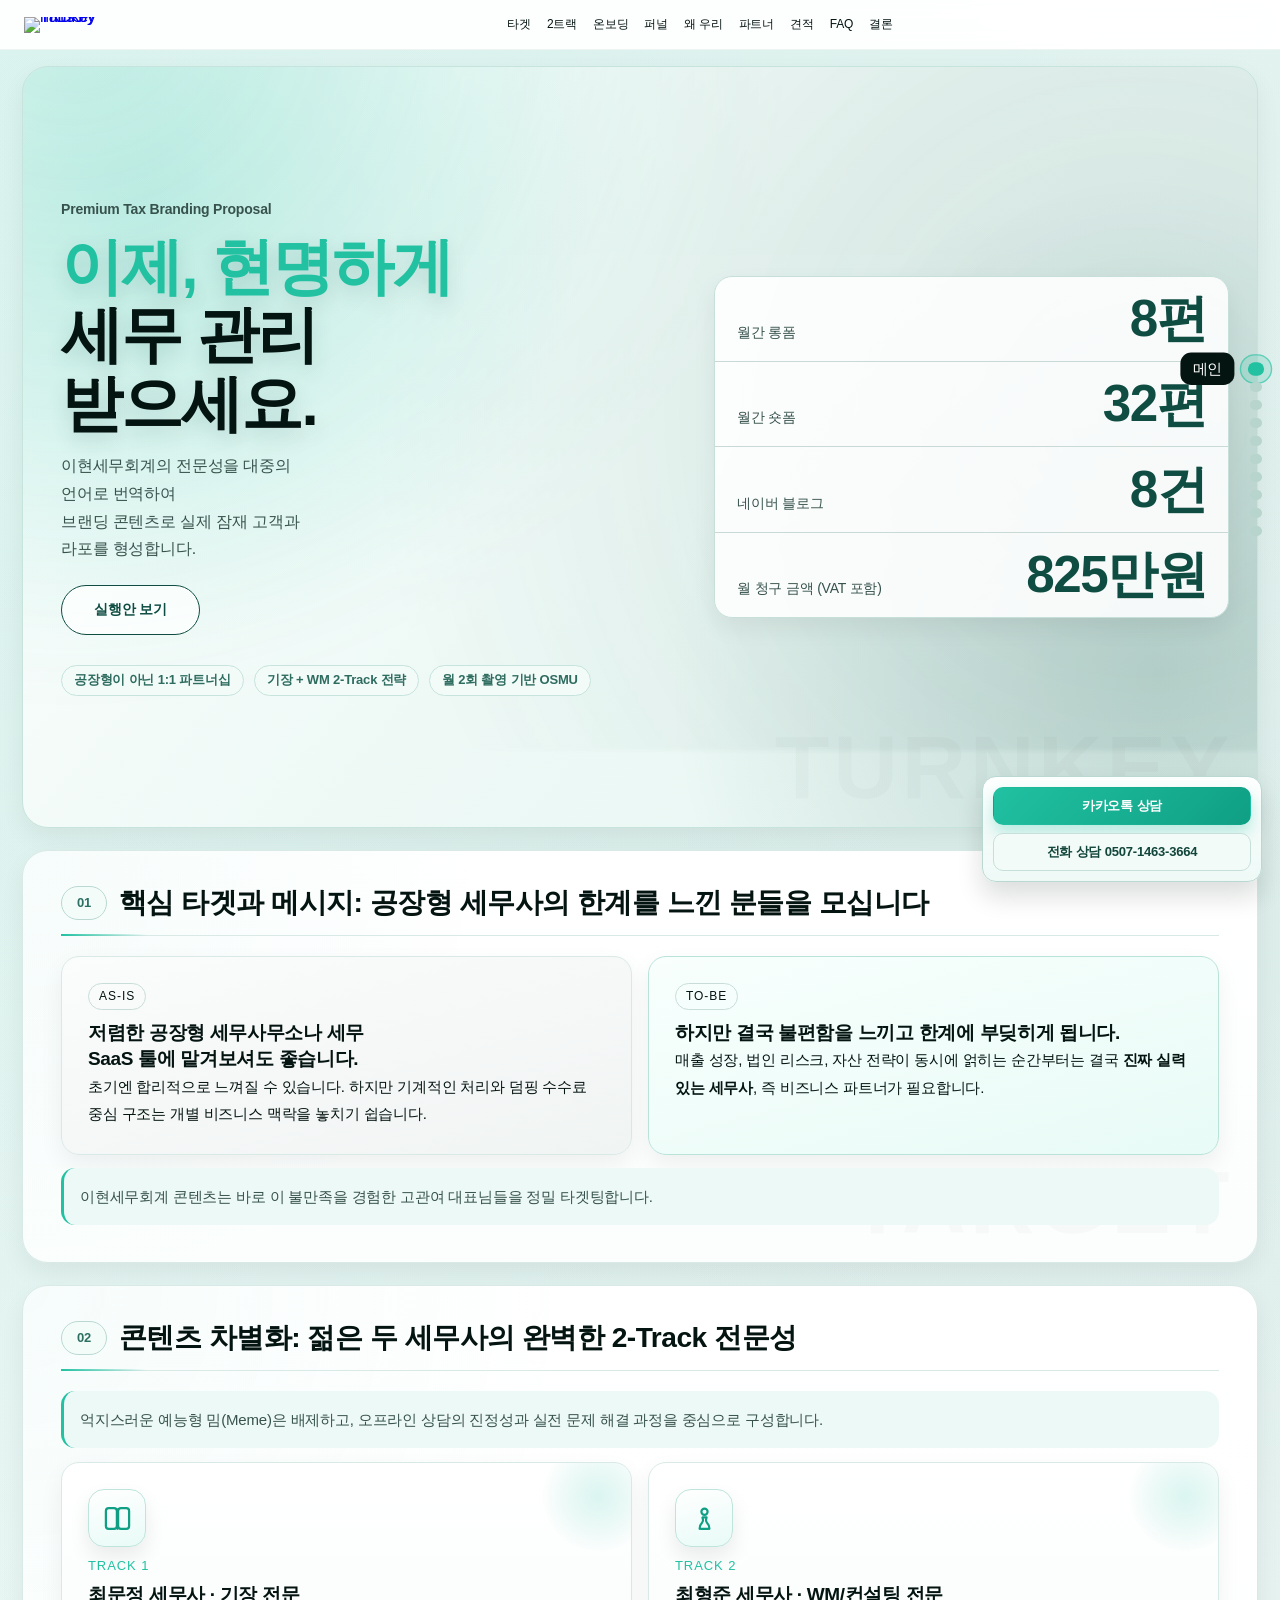
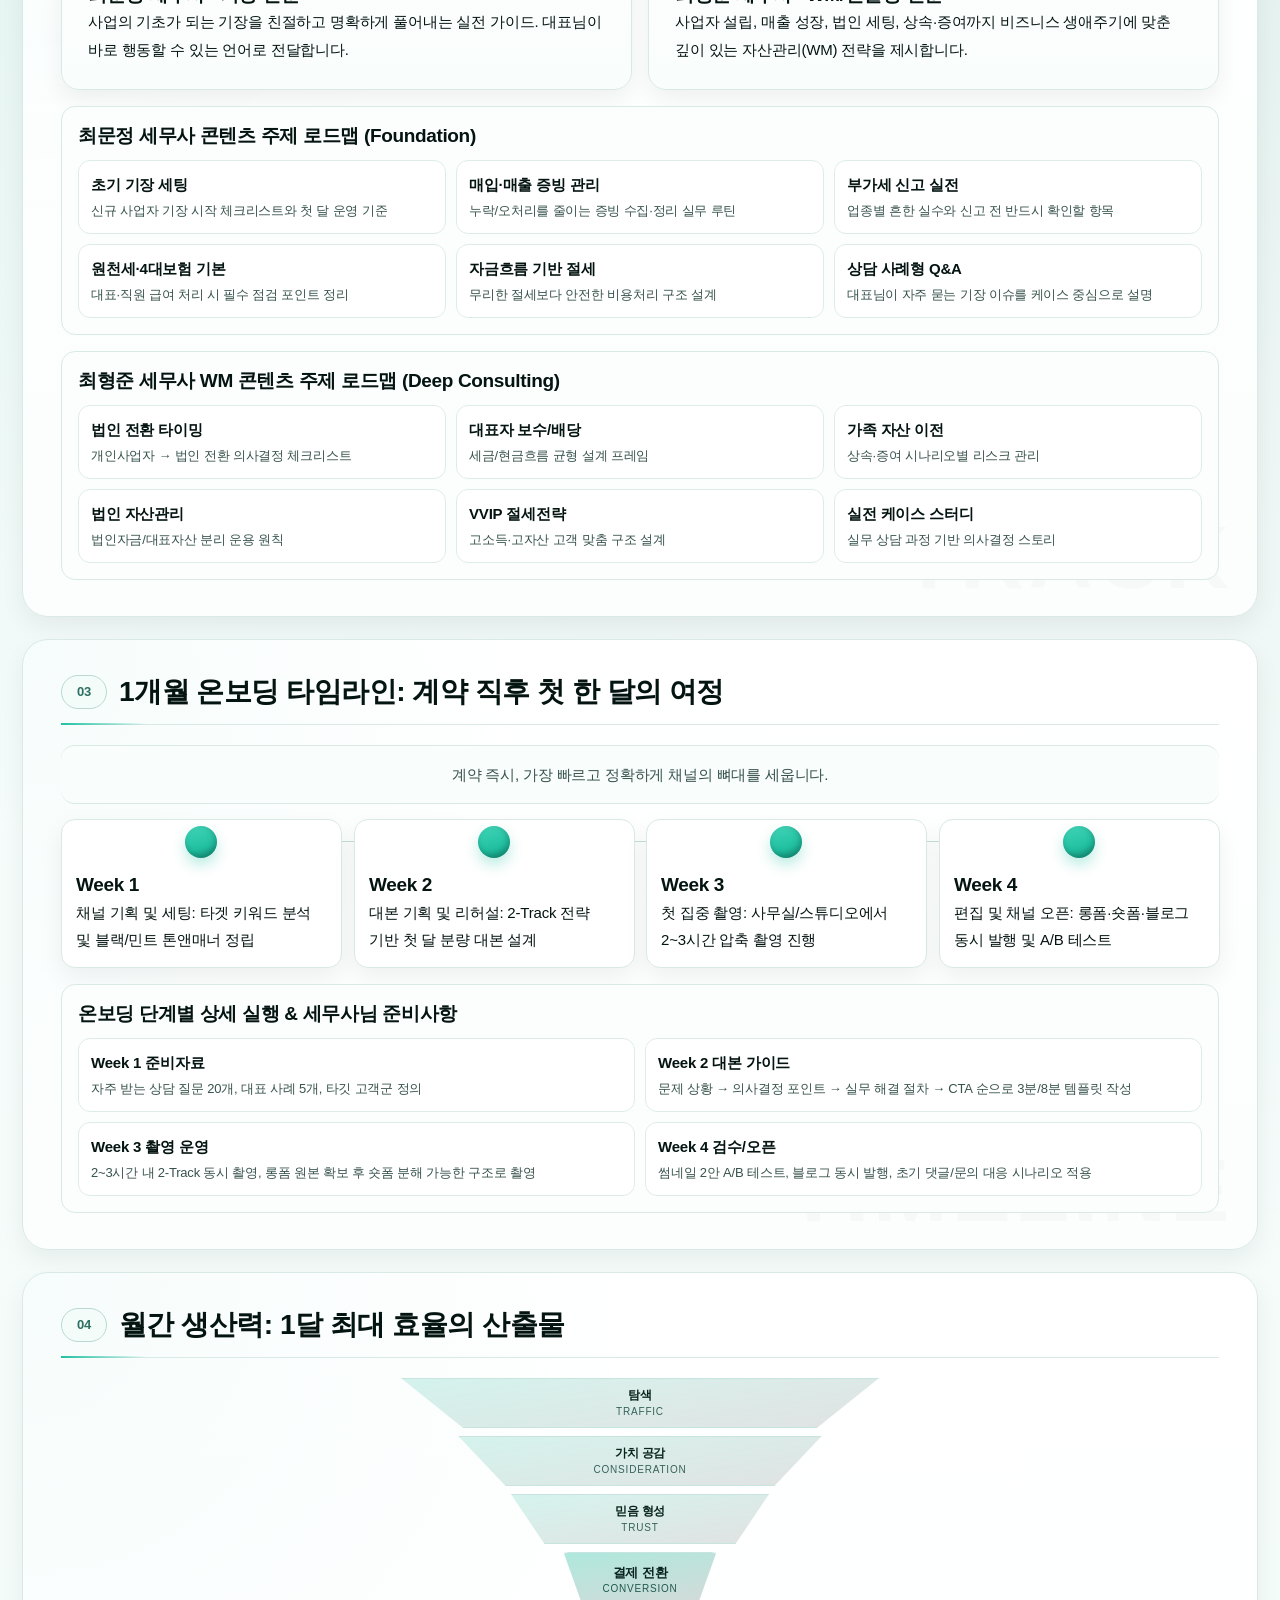
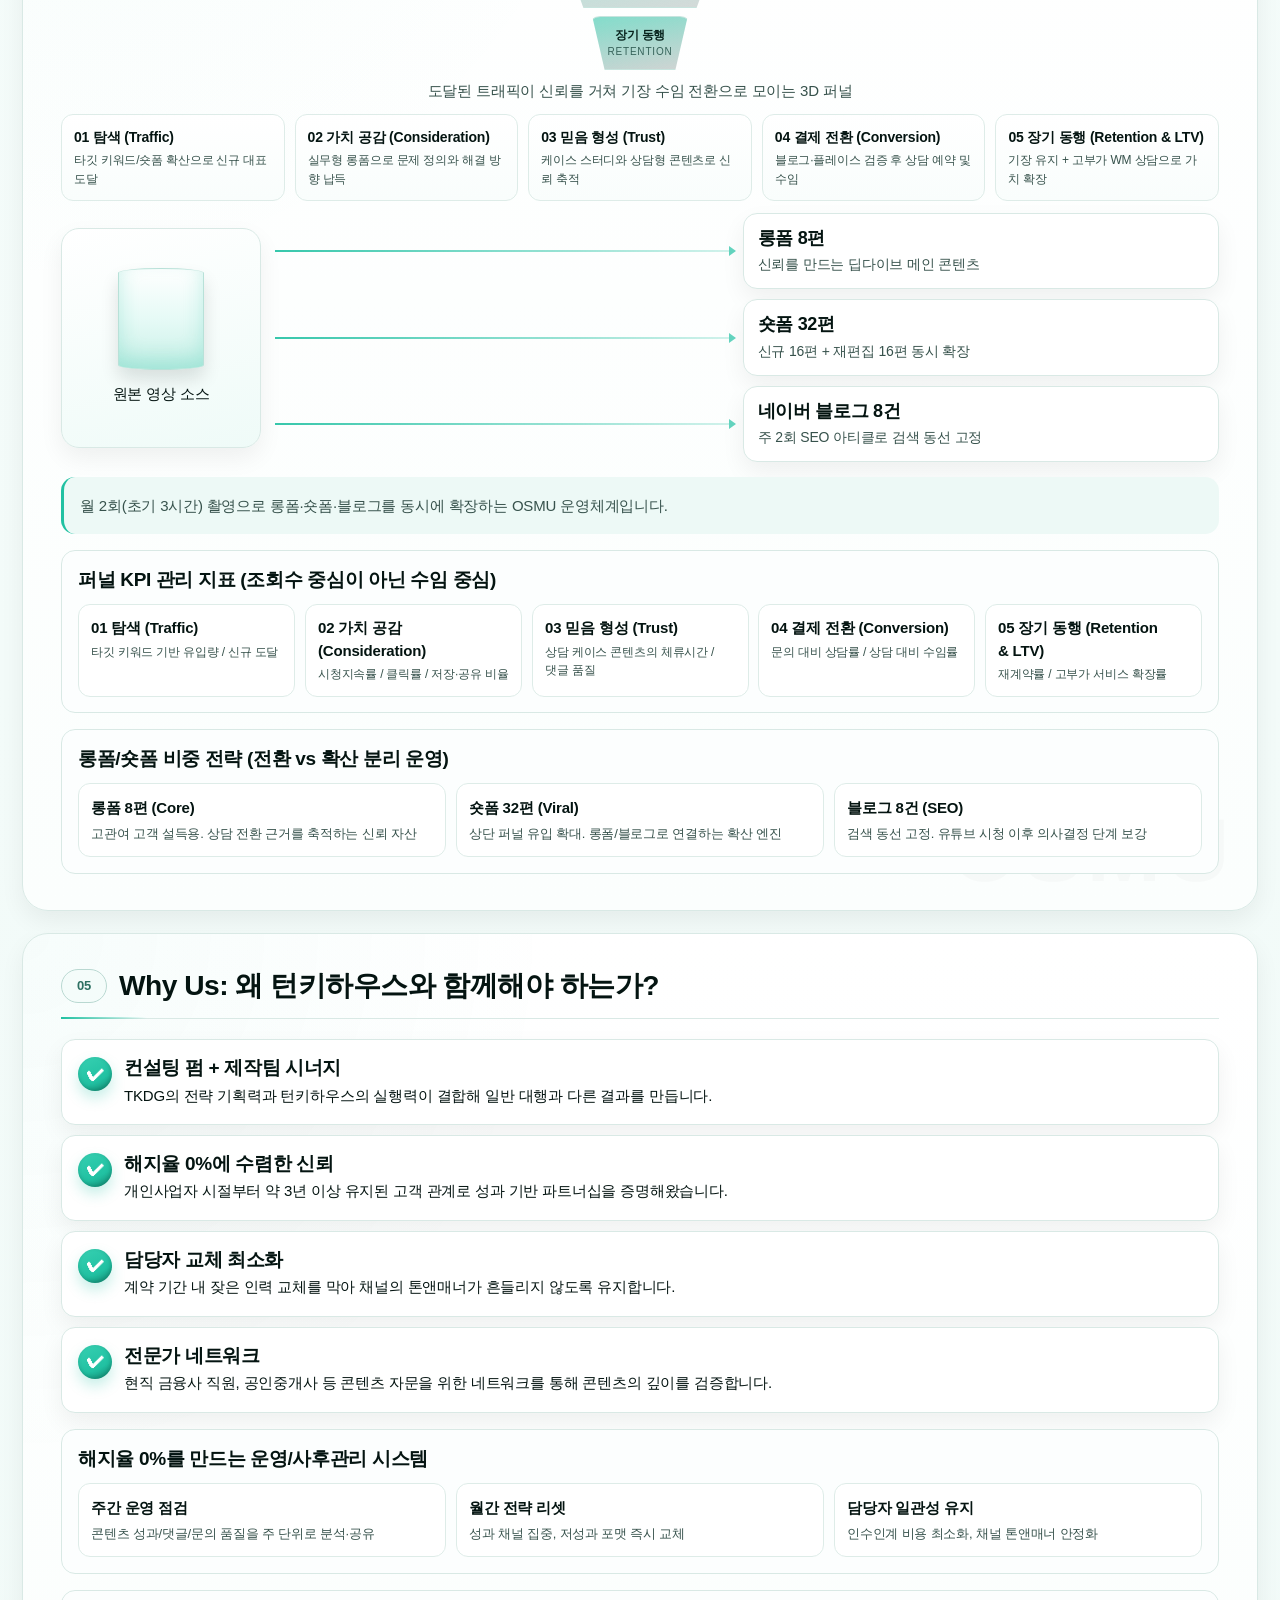
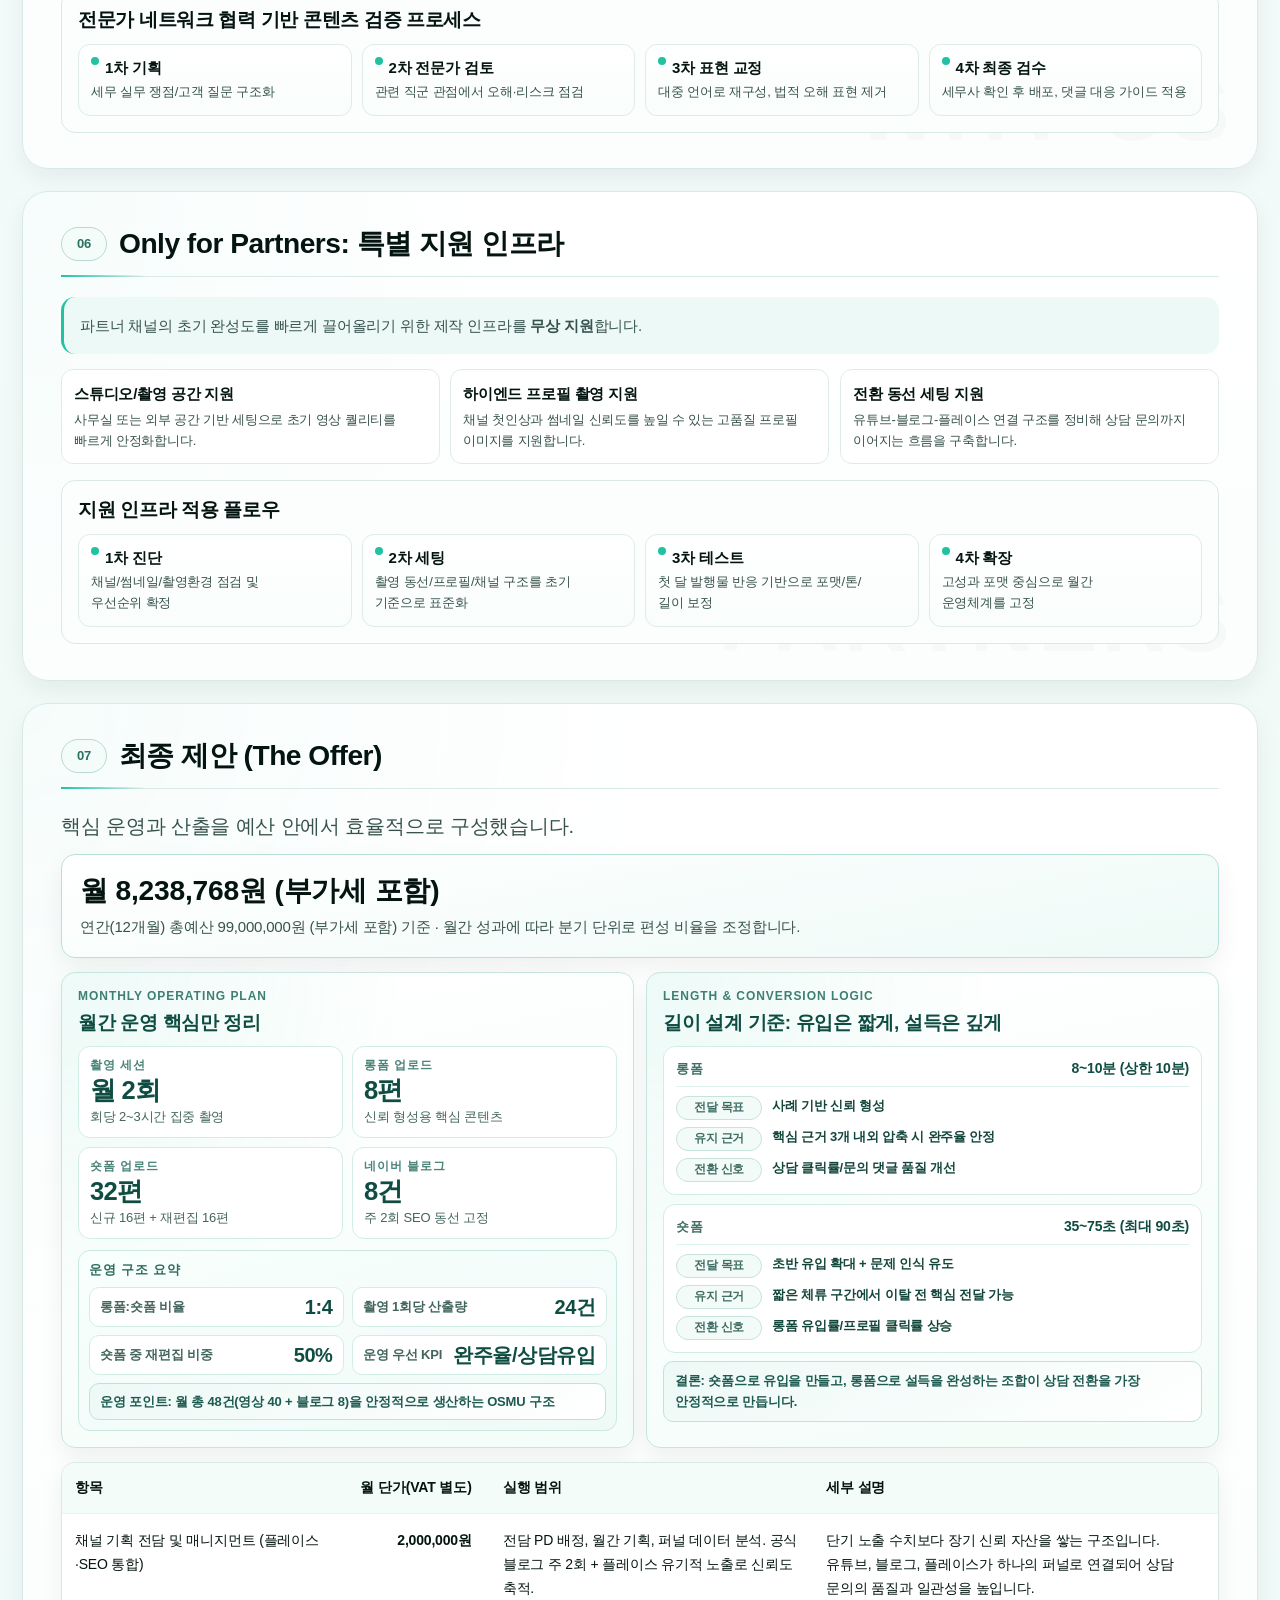
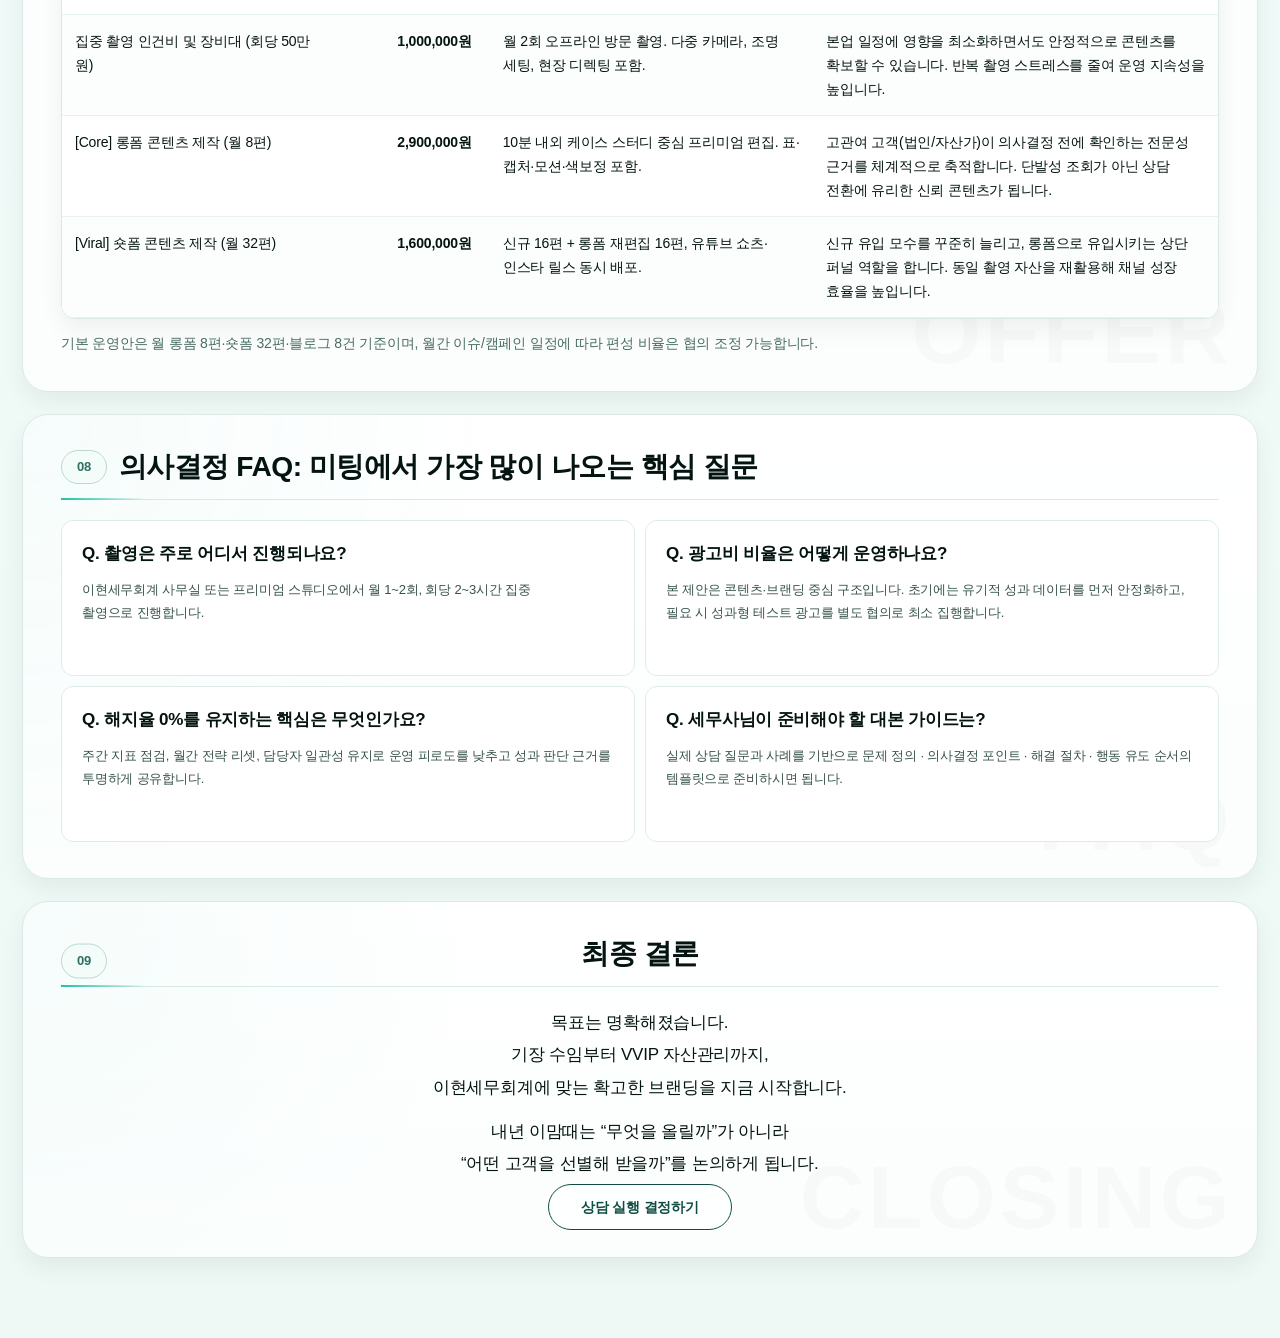
==== index.html @ ca3fdf0d "Add files via upload" ====
<!doctype html>
<html lang="ko">
  <head>
    <meta charset="UTF-8" />
    <meta name="viewport" content="width=device-width, initial-scale=1.0" />
    <title>이현세무회계 프리미엄 브랜딩 제안서 | Turnkey haus</title>
    <meta
      name="description"
      content="이현세무회계 프리미엄 브랜딩 제안서. 화이트 미니멀, 3D 시각화, 월간 산출·온보딩·최종 견적까지 한 페이지로 정리한 실행형 제안서입니다."
    />
    <link
      rel="preload"
      href="./assets/fonts/WantedSans-Regular.otf"
      as="font"
      type="font/otf"
    />
    <link
      rel="preload"
      href="./assets/fonts/WantedSans-Medium.otf"
      as="font"
      type="font/otf"
    />
    <link
      rel="preload"
      href="./assets/fonts/WantedSans-Bold.otf"
      as="font"
      type="font/otf"
    />
    <link
      rel="preload"
      href="./assets/img/turnkey-rebranding.png"
      as="image"
      type="image/png"
    />
    <link rel="stylesheet" href="./styles.css" />
    <link rel="stylesheet" href="./template-core.css" />
  </head>
  <body>
    <div class="scroll-progress" aria-hidden="true">
      <span id="progressBar"></span>
    </div>

    <header class="top-nav" aria-label="섹션 내비게이션">
      <a class="brand" href="#hero" aria-label="Turnkey haus">
        <img
          class="brand__logo"
          src="./assets/img/turnkey-rebranding.png"
          alt="Turnkey haus by TKDG"
        />
      </a>
      <button
        class="top-nav__toggle"
        id="navToggle"
        type="button"
        aria-label="메뉴 열기"
        aria-controls="topMenu"
        aria-expanded="false"
      >
        <span></span>
        <span></span>
        <span></span>
      </button>
      <nav class="top-nav__menu" id="topMenu">
        <a href="#s1">타겟</a>
        <a href="#s2">2트랙</a>
        <a href="#s3">온보딩</a>
        <a href="#s4">퍼널</a>
        <a href="#s5">왜 우리</a>
        <a href="#s6">파트너</a>
        <a href="#s7">견적</a>
        <a href="#s8">FAQ</a>
        <a href="#s9">결론</a>
      </nav>
    </header>

    <aside class="side-nav" id="sideNav" aria-label="섹션 빠른 이동"></aside>

    <main class="page">
      <section
        id="hero"
        class="section hero reveal"
        data-mark="TURNKEY"
        data-step="00"
        data-nav="메인"
      >
        <div class="hero-grid">
          <div class="hero-copy">
            <p class="hero__kicker">Premium Tax Branding Proposal</p>
            <h1 class="hero__headline">
              <span class="hero__line hero__line--accent">이제, 현명하게</span>
              <span class="hero__line">세무 관리 받으세요.</span>
            </h1>
            <p class="hero__sub">
              이현세무회계의 전문성을 대중의 언어로 번역하여<br />
              브랜딩 콘텐츠로 실제 잠재 고객과 라포를 형성합니다.
            </p>
            <a class="hero-cta" href="#s1">실행안 보기</a>
            <div class="hero-proof">
              <span class="pill">공장형이 아닌 1:1 파트너십</span>
              <span class="pill">기장 + WM 2-Track 전략</span>
              <span class="pill">월 2회 촬영 기반 OSMU</span>
            </div>
          </div>

          <aside class="hero-stats" aria-label="핵심 수치">
            <article class="hero-stat">
              <p>월간 롱폼</p>
              <strong data-count-to="8" data-count-suffix="편">8편</strong>
            </article>
            <article class="hero-stat">
              <p>월간 숏폼</p>
              <strong data-count-to="32" data-count-suffix="편">32편</strong>
            </article>
            <article class="hero-stat">
              <p>네이버 블로그</p>
              <strong data-count-to="8" data-count-suffix="건">8건</strong>
            </article>
            <article class="hero-stat">
              <p>월 청구 금액 (VAT 포함)</p>
              <strong data-count-to="825" data-count-suffix="만원" data-count-duration="1100">825만원</strong>
            </article>
          </aside>
        </div>
      </section>

      <section
        id="s1"
        class="section reveal"
        data-mark="TARGET"
        data-step="01"
        data-nav="타겟"
      >
        <header class="section-head">
          <p class="section-head__num">01</p>
          <h2>핵심 타겟과 메시지: 공장형 세무사의 한계를 느낀 분들을 모십니다</h2>
        </header>

        <div class="ab">
          <article class="ab-card ab-card--asis">
            <p class="ab-card__tag">AS-IS</p>
            <h3>저렴한 공장형 세무사무소나 세무 SaaS 툴에 맡겨보셔도 좋습니다.</h3>
            <p>
              초기엔 합리적으로 느껴질 수 있습니다. 하지만 기계적인 처리와
              덤핑 수수료 중심 구조는 개별 비즈니스 맥락을 놓치기 쉽습니다.
            </p>
          </article>

          <article class="ab-card ab-card--tobe">
            <p class="ab-card__tag">TO-BE</p>
            <h3>하지만 결국 불편함을 느끼고 한계에 부딪히게 됩니다.</h3>
            <p>
              매출 성장, 법인 리스크, 자산 전략이 동시에 얽히는 순간부터는
              결국 <strong>진짜 실력 있는 세무사</strong>, 즉 비즈니스 파트너가
              필요합니다.
            </p>
          </article>
        </div>

        <p class="note">
          이현세무회계 콘텐츠는 바로 이 불만족을 경험한 고관여 대표님들을
          정밀 타겟팅합니다.
        </p>
      </section>

      <section
        id="s2"
        class="section reveal"
        data-mark="TRACK"
        data-step="02"
        data-nav="2트랙"
      >
        <header class="section-head">
          <p class="section-head__num">02</p>
          <h2>콘텐츠 차별화: 젊은 두 세무사의 완벽한 2-Track 전문성</h2>
        </header>
        <p class="note note--top">
          억지스러운 예능형 밈(Meme)은 배제하고, 오프라인 상담의 진정성과
          실전 문제 해결 과정을 중심으로 구성합니다.
        </p>

        <div class="tracks">
          <article class="track-card track-card--foundation">
            <div class="track-card__icon" aria-hidden="true">
              <svg
                class="track-card__icon-svg"
                viewBox="0 0 24 24"
                fill="none"
                xmlns="http://www.w3.org/2000/svg"
              >
                <rect x="3" y="4" width="8.5" height="16" rx="2.2" />
                <rect x="12.5" y="4" width="8.5" height="16" rx="2.2" />
                <path d="M12 5v15" />
              </svg>
            </div>
            <p class="track-card__label">Track 1</p>
            <h3>최문정 세무사 · 기장 전문</h3>
            <p>
              사업의 기초가 되는 기장을 친절하고 명확하게 풀어내는 실전
              가이드. 대표님이 바로 행동할 수 있는 언어로 전달합니다.
            </p>
          </article>

          <article class="track-card track-card--deep">
            <div class="track-card__icon" aria-hidden="true">
              <svg
                class="track-card__icon-svg"
                viewBox="0 0 24 24"
                fill="none"
                xmlns="http://www.w3.org/2000/svg"
              >
                <circle cx="12" cy="6.8" r="2.4" />
                <path d="M9 20h6" />
                <path
                  d="M8.2 20c0-2.2 1-3.9 2-4.9.6-.6.8-1.5.6-2.3l-.4-1.6h3.2l-.4 1.6c-.2.8 0 1.7.6 2.3 1 1 2 2.7 2 4.9"
                />
              </svg>
            </div>
            <p class="track-card__label">Track 2</p>
            <h3>최형준 세무사 · WM/컨설팅 전문</h3>
            <p>
              사업자 설립, 매출 성장, 법인 세팅, 상속·증여까지 비즈니스
              생애주기에 맞춘 깊이 있는 자산관리(WM) 전략을 제시합니다.
            </p>
          </article>
        </div>

        <div class="sub-block">
          <h3>최문정 세무사 콘텐츠 주제 로드맵 (Foundation)</h3>
          <div class="mini-grid mini-grid--3">
            <article>
              <p>초기 기장 세팅</p>
              <span>신규 사업자 기장 시작 체크리스트와 첫 달 운영 기준</span>
            </article>
            <article>
              <p>매입·매출 증빙 관리</p>
              <span>누락/오처리를 줄이는 증빙 수집·정리 실무 루틴</span>
            </article>
            <article>
              <p>부가세 신고 실전</p>
              <span>업종별 흔한 실수와 신고 전 반드시 확인할 항목</span>
            </article>
            <article>
              <p>원천세·4대보험 기본</p>
              <span>대표·직원 급여 처리 시 필수 점검 포인트 정리</span>
            </article>
            <article>
              <p>자금흐름 기반 절세</p>
              <span>무리한 절세보다 안전한 비용처리 구조 설계</span>
            </article>
            <article>
              <p>상담 사례형 Q&A</p>
              <span>대표님이 자주 묻는 기장 이슈를 케이스 중심으로 설명</span>
            </article>
          </div>
        </div>

        <div class="sub-block">
          <h3>최형준 세무사 WM 콘텐츠 주제 로드맵 (Deep Consulting)</h3>
          <div class="mini-grid mini-grid--3">
            <article>
              <p>법인 전환 타이밍</p>
              <span>개인사업자 → 법인 전환 의사결정 체크리스트</span>
            </article>
            <article>
              <p>대표자 보수/배당</p>
              <span>세금/현금흐름 균형 설계 프레임</span>
            </article>
            <article>
              <p>가족 자산 이전</p>
              <span>상속·증여 시나리오별 리스크 관리</span>
            </article>
            <article>
              <p>법인 자산관리</p>
              <span>법인자금/대표자산 분리 운용 원칙</span>
            </article>
            <article>
              <p>VVIP 절세전략</p>
              <span>고소득·고자산 고객 맞춤 구조 설계</span>
            </article>
            <article>
              <p>실전 케이스 스터디</p>
              <span>실무 상담 과정 기반 의사결정 스토리</span>
            </article>
          </div>
        </div>
      </section>

      <section
        id="s3"
        class="section reveal"
        data-mark="TIMELINE"
        data-step="03"
        data-nav="온보딩"
      >
        <header class="section-head">
          <p class="section-head__num">03</p>
          <h2>1개월 온보딩 타임라인: 계약 직후 첫 한 달의 여정</h2>
        </header>

        <p class="note note--center">
          계약 즉시, 가장 빠르고 정확하게 채널의 뼈대를 세웁니다.
        </p>

        <div class="timeline">
          <article class="timeline-step">
            <h3>Week 1</h3>
            <p>채널 기획 및 세팅: 타겟 키워드 분석 및 블랙/민트 톤앤매너 정립</p>
          </article>
          <article class="timeline-step">
            <h3>Week 2</h3>
            <p>대본 기획 및 리허설: 2-Track 전략 기반 첫 달 분량 대본 설계</p>
          </article>
          <article class="timeline-step">
            <h3>Week 3</h3>
            <p>첫 집중 촬영: 사무실/스튜디오에서 2~3시간 압축 촬영 진행</p>
          </article>
          <article class="timeline-step">
            <h3>Week 4</h3>
            <p>편집 및 채널 오픈: 롱폼·숏폼·블로그 동시 발행 및 A/B 테스트</p>
          </article>
        </div>

        <div class="sub-block">
          <h3>온보딩 단계별 상세 실행 &amp; 세무사님 준비사항</h3>
          <div class="mini-grid mini-grid--2">
            <article>
              <p>Week 1 준비자료</p>
              <span>자주 받는 상담 질문 20개, 대표 사례 5개, 타깃 고객군 정의</span>
            </article>
            <article>
              <p>Week 2 대본 가이드</p>
              <span>
                문제 상황 → 의사결정 포인트 → 실무 해결 절차 → CTA 순으로
                3분/8분 템플릿 작성
              </span>
            </article>
            <article>
              <p>Week 3 촬영 운영</p>
              <span>
                2~3시간 내 2-Track 동시 촬영, 롱폼 원본 확보 후 숏폼 분해 가능한
                구조로 촬영
              </span>
            </article>
            <article>
              <p>Week 4 검수/오픈</p>
              <span>
                썸네일 2안 A/B 테스트, 블로그 동시 발행, 초기 댓글/문의 대응
                시나리오 적용
              </span>
            </article>
          </div>
        </div>
      </section>

      <section
        id="s4"
        class="section reveal"
        data-mark="OSMU"
        data-step="04"
        data-nav="퍼널"
      >
        <header class="section-head">
          <p class="section-head__num">04</p>
          <h2>월간 생산력: 1달 최대 효율의 산출물</h2>
        </header>

        <div class="funnel-wrap">
          <div class="funnel" aria-hidden="true">
            <span class="funnel-layer l1"><em>탐색</em><b>Traffic</b></span>
            <span class="funnel-layer l2"><em>가치 공감</em><b>Consideration</b></span>
            <span class="funnel-layer l3"><em>믿음 형성</em><b>Trust</b></span>
            <span class="funnel-layer l4"><em>결제 전환</em><b>Conversion</b></span>
            <span class="funnel-layer l5"><em>장기 동행</em><b>Retention</b></span>
          </div>
          <p class="funnel-caption">
            도달된 트래픽이 신뢰를 거쳐 기장 수임 전환으로 모이는 3D 퍼널
          </p>
        </div>

        <div class="funnel-stages">
          <article>
            <p>01 탐색 (Traffic)</p>
            <span>타깃 키워드/숏폼 확산으로 신규 대표 도달</span>
          </article>
          <article>
            <p>02 가치 공감 (Consideration)</p>
            <span>실무형 롱폼으로 문제 정의와 해결 방향 납득</span>
          </article>
          <article>
            <p>03 믿음 형성 (Trust)</p>
            <span>케이스 스터디와 상담형 콘텐츠로 신뢰 축적</span>
          </article>
          <article>
            <p>04 결제 전환 (Conversion)</p>
            <span>블로그·플레이스 검증 후 상담 예약 및 수임</span>
          </article>
          <article>
            <p>05 장기 동행 (Retention &amp; LTV)</p>
            <span>기장 유지 + 고부가 WM 상담으로 가치 확장</span>
          </article>
        </div>

        <div class="pipeline">
          <div class="source">
            <span class="source__core"></span>
            <p>원본 영상 소스</p>
          </div>
          <div class="branch branch--1"></div>
          <div class="branch branch--2"></div>
          <div class="branch branch--3"></div>
          <article class="output output--1">
            <h3>롱폼 8편</h3>
            <p>신뢰를 만드는 딥다이브 메인 콘텐츠</p>
          </article>
          <article class="output output--2">
            <h3>숏폼 32편</h3>
            <p>신규 16편 + 재편집 16편 동시 확장</p>
          </article>
          <article class="output output--3">
            <h3>네이버 블로그 8건</h3>
            <p>주 2회 SEO 아티클로 검색 동선 고정</p>
          </article>
        </div>

        <p class="note">
          월 2회(초기 3시간) 촬영으로 롱폼·숏폼·블로그를 동시에 확장하는
          OSMU 운영체계입니다.
        </p>

        <div class="sub-block">
          <h3>퍼널 KPI 관리 지표 (조회수 중심이 아닌 수임 중심)</h3>
          <div class="kpi-row">
            <article>
              <p>01 탐색 (Traffic)</p>
              <span>타깃 키워드 기반 유입량 / 신규 도달</span>
            </article>
            <article>
              <p>02 가치 공감 (Consideration)</p>
              <span>시청지속률 / 클릭률 / 저장·공유 비율</span>
            </article>
            <article>
              <p>03 믿음 형성 (Trust)</p>
              <span>상담 케이스 콘텐츠의 체류시간 / 댓글 품질</span>
            </article>
            <article>
              <p>04 결제 전환 (Conversion)</p>
              <span>문의 대비 상담률 / 상담 대비 수임률</span>
            </article>
            <article>
              <p>05 장기 동행 (Retention &amp; LTV)</p>
              <span>재계약률 / 고부가 서비스 확장률</span>
            </article>
          </div>
        </div>

        <div class="sub-block">
          <h3>롱폼/숏폼 비중 전략 (전환 vs 확산 분리 운영)</h3>
          <div class="mini-grid mini-grid--3">
            <article>
              <p>롱폼 8편 (Core)</p>
              <span>고관여 고객 설득용. 상담 전환 근거를 축적하는 신뢰 자산</span>
            </article>
            <article>
              <p>숏폼 32편 (Viral)</p>
              <span>상단 퍼널 유입 확대. 롱폼/블로그로 연결하는 확산 엔진</span>
            </article>
            <article>
              <p>블로그 8건 (SEO)</p>
              <span>검색 동선 고정. 유튜브 시청 이후 의사결정 단계 보강</span>
            </article>
          </div>
        </div>
      </section>

      <section
        id="s5"
        class="section reveal"
        data-mark="WHY US"
        data-step="05"
        data-nav="왜 우리"
      >
        <header class="section-head">
          <p class="section-head__num">05</p>
          <h2>Why Us: 왜 턴키하우스와 함께해야 하는가?</h2>
        </header>

        <div class="checklist">
          <article class="check">
            <p class="check__icon" aria-hidden="true">✔</p>
            <div>
              <h3>컨설팅 펌 + 제작팀 시너지</h3>
              <p>
                TKDG의 전략 기획력과 턴키하우스의 실행력이 결합해 일반 대행과
                다른 결과를 만듭니다.
              </p>
            </div>
          </article>

          <article class="check">
            <p class="check__icon" aria-hidden="true">✔</p>
            <div>
              <h3>해지율 0%에 수렴한 신뢰</h3>
              <p>
                개인사업자 시절부터 약 3년 이상 유지된 고객 관계로 성과 기반
                파트너십을 증명해왔습니다.
              </p>
            </div>
          </article>

          <article class="check">
            <p class="check__icon" aria-hidden="true">✔</p>
            <div>
              <h3>담당자 교체 최소화</h3>
              <p>
                계약 기간 내 잦은 인력 교체를 막아 채널의 톤앤매너가 흔들리지
                않도록 유지합니다.
              </p>
            </div>
          </article>

          <article class="check">
            <p class="check__icon" aria-hidden="true">✔</p>
            <div>
              <h3>전문가 네트워크</h3>
              <p>
                현직 금융사 직원, 공인중개사 등 콘텐츠 자문을 위한 네트워크를
                통해 콘텐츠의 깊이를 검증합니다.
              </p>
            </div>
          </article>
        </div>

        <div class="sub-block">
          <h3>해지율 0%를 만드는 운영/사후관리 시스템</h3>
          <div class="mini-grid mini-grid--3">
            <article>
              <p>주간 운영 점검</p>
              <span>콘텐츠 성과/댓글/문의 품질을 주 단위로 분석·공유</span>
            </article>
            <article>
              <p>월간 전략 리셋</p>
              <span>성과 채널 집중, 저성과 포맷 즉시 교체</span>
            </article>
            <article>
              <p>담당자 일관성 유지</p>
              <span>인수인계 비용 최소화, 채널 톤앤매너 안정화</span>
            </article>
          </div>
        </div>

        <div class="sub-block">
          <h3>전문가 네트워크 협력 기반 콘텐츠 검증 프로세스</h3>
          <div class="process">
            <article><p>1차 기획</p><span>세무 실무 쟁점/고객 질문 구조화</span></article>
            <article><p>2차 전문가 검토</p><span>관련 직군 관점에서 오해·리스크 점검</span></article>
            <article><p>3차 표현 교정</p><span>대중 언어로 재구성, 법적 오해 표현 제거</span></article>
            <article><p>4차 최종 검수</p><span>세무사 확인 후 배포, 댓글 대응 가이드 적용</span></article>
          </div>
        </div>
      </section>

      <section
        id="s6"
        class="section reveal"
        data-mark="PARTNERS"
        data-step="06"
        data-nav="파트너"
      >
        <header class="section-head">
          <p class="section-head__num">06</p>
          <h2>Only for Partners: 특별 지원 인프라</h2>
        </header>

        <p class="note note--top">
          파트너 채널의 초기 완성도를 빠르게 끌어올리기 위한 제작 인프라를
          <strong>무상 지원</strong>합니다.
        </p>

        <div class="mini-grid mini-grid--3">
          <article>
            <p>스튜디오/촬영 공간 지원</p>
            <span>사무실 또는 외부 공간 기반 세팅으로 초기 영상 퀄리티를 빠르게 안정화합니다.</span>
          </article>
          <article>
            <p>하이엔드 프로필 촬영 지원</p>
            <span>채널 첫인상과 썸네일 신뢰도를 높일 수 있는 고품질 프로필 이미지를 지원합니다.</span>
          </article>
          <article>
            <p>전환 동선 세팅 지원</p>
            <span>유튜브-블로그-플레이스 연결 구조를 정비해 상담 문의까지 이어지는 흐름을 구축합니다.</span>
          </article>
        </div>

        <div class="sub-block">
          <h3>지원 인프라 적용 플로우</h3>
          <div class="process">
            <article><p>1차 진단</p><span>채널/썸네일/촬영환경 점검 및 우선순위 확정</span></article>
            <article><p>2차 세팅</p><span>촬영 동선/프로필/채널 구조를 초기 기준으로 표준화</span></article>
            <article><p>3차 테스트</p><span>첫 달 발행물 반응 기반으로 포맷/톤/길이 보정</span></article>
            <article><p>4차 확장</p><span>고성과 포맷 중심으로 월간 운영체계를 고정</span></article>
          </div>
        </div>
      </section>

      <section
        id="s7"
        class="section section--offer reveal"
        data-mark="OFFER"
        data-step="07"
        data-nav="견적"
      >
        <header class="section-head">
          <p class="section-head__num">07</p>
          <h2>최종 제안 (The Offer)</h2>
        </header>

        <p class="offer-lead">
          핵심 운영과 산출을 예산 안에서 효율적으로 구성했습니다.
        </p>

        <div class="offer-total">
          <p
            class="offer-total__main"
            data-count-to="8250000"
            data-count-prefix="월 "
            data-count-suffix="원 (부가세 포함)"
            data-count-duration="1200"
          >월 8,250,000원 (부가세 포함)</p>
          <p class="offer-total__year">
            연간(12개월) 총예산 99,000,000원 (부가세 포함) 기준 ·
            월간 성과에 따라 분기 단위로 편성 비율을 조정합니다.
          </p>
        </div>

        <div class="offer-plan">
          <article class="offer-plan__panel">
            <p class="offer-plan__eyebrow">Monthly Operating Plan</p>
            <h3>월간 운영 핵심만 정리</h3>

            <div class="offer-ops">
              <article class="offer-ops__item">
                <p class="offer-ops__label">촬영 세션</p>
                <p class="offer-ops__value">월 2회</p>
                <span>회당 2~3시간 집중 촬영</span>
              </article>
              <article class="offer-ops__item">
                <p class="offer-ops__label">롱폼 업로드</p>
                <p class="offer-ops__value">8편</p>
                <span>신뢰 형성용 핵심 콘텐츠</span>
              </article>
              <article class="offer-ops__item">
                <p class="offer-ops__label">숏폼 업로드</p>
                <p class="offer-ops__value">32편</p>
                <span>신규 16편 + 재편집 16편</span>
              </article>
              <article class="offer-ops__item">
                <p class="offer-ops__label">네이버 블로그</p>
                <p class="offer-ops__value">8건</p>
                <span>주 2회 SEO 동선 고정</span>
              </article>
            </div>

            <div class="offer-mix" aria-label="월간 산출 구성">
              <p class="offer-mix__title">운영 구조 요약</p>
              <ul class="offer-mix__list">
                <li><span>롱폼:숏폼 비율</span><strong>1:4</strong></li>
                <li><span>촬영 1회당 산출량</span><strong>24건</strong></li>
                <li><span>숏폼 중 재편집 비중</span><strong>50%</strong></li>
                <li><span>운영 우선 KPI</span><strong>완주율/상담유입</strong></li>
              </ul>
              <p class="offer-mix__total">운영 포인트: 월 총 48건(영상 40 + 블로그 8)을 안정적으로 생산하는 OSMU 구조</p>
            </div>
          </article>

          <article class="offer-plan__panel">
            <p class="offer-plan__eyebrow">Length & Conversion Logic</p>
            <h3>길이 설계 기준: 유입은 짧게, 설득은 깊게</h3>

            <div class="offer-length">
              <article class="offer-length__item">
                <div class="offer-length__head">
                  <p>롱폼</p>
                  <strong>8~10분 (상한 10분)</strong>
                </div>
                <ul class="offer-length__points">
                  <li><span>전달 목표</span><strong>사례 기반 신뢰 형성</strong></li>
                  <li><span>유지 근거</span><strong>핵심 근거 3개 내외 압축 시 완주율 안정</strong></li>
                  <li><span>전환 신호</span><strong>상담 클릭률/문의 댓글 품질 개선</strong></li>
                </ul>
              </article>

              <article class="offer-length__item">
                <div class="offer-length__head">
                  <p>숏폼</p>
                  <strong>35~75초 (최대 90초)</strong>
                </div>
                <ul class="offer-length__points">
                  <li><span>전달 목표</span><strong>초반 유입 확대 + 문제 인식 유도</strong></li>
                  <li><span>유지 근거</span><strong>짧은 체류 구간에서 이탈 전 핵심 전달 가능</strong></li>
                  <li><span>전환 신호</span><strong>롱폼 유입률/프로필 클릭률 상승</strong></li>
                </ul>
              </article>
            </div>
            <p class="offer-length__summary">
              결론: 숏폼으로 유입을 만들고, 롱폼으로 설득을 완성하는 조합이 상담 전환을 가장 안정적으로 만듭니다.
            </p>
          </article>
        </div>

        <div class="table-wrap">
          <table class="offer-table">
            <colgroup>
              <col style="width: 24%" />
              <col style="width: 13%" />
              <col style="width: 28%" />
              <col style="width: 35%" />
            </colgroup>
            <thead>
              <tr>
                <th>항목</th>
                <th>월 단가(VAT 별도)</th>
                <th>실행 범위</th>
                <th>세부 설명</th>
              </tr>
            </thead>
            <tbody>
              <tr>
                <td>채널 기획 전담 및 매니지먼트 (플레이스·SEO 통합)</td>
                <td><span class="cell-money">2,000,000원</span></td>
                <td>
                  전담 PD 배정, 월간 기획, 퍼널 데이터 분석. 공식 블로그 주 2회
                  + 플레이스 유기적 노출로 신뢰도 축적.
                </td>
                <td>
                  단기 노출 수치보다 장기 신뢰 자산을 쌓는 구조입니다. 유튜브,
                  블로그, 플레이스가 하나의 퍼널로 연결되어 상담 문의의 품질과
                  일관성을 높입니다.
                </td>
              </tr>
              <tr>
                <td>집중 촬영 인건비 및 장비대 (회당 50만 원)</td>
                <td><span class="cell-money">1,000,000원</span></td>
                <td>
                  월 2회 오프라인 방문 촬영. 다중 카메라, 조명 세팅, 현장
                  디렉팅 포함.
                </td>
                <td>
                  본업 일정에 영향을 최소화하면서도 안정적으로 콘텐츠를 확보할
                  수 있습니다. 반복 촬영 스트레스를 줄여 운영 지속성을 높입니다.
                </td>
              </tr>
              <tr>
                <td>[Core] 롱폼 콘텐츠 제작 (월 8편)</td>
                <td><span class="cell-money">2,900,000원</span></td>
                <td>
                  10분 내외 케이스 스터디 중심 프리미엄 편집. 표·캡처·모션·색보정
                  포함.
                </td>
                <td>
                  고관여 고객(법인/자산가)이 의사결정 전에 확인하는 전문성
                  근거를 체계적으로 축적합니다. 단발성 조회가 아닌 상담 전환에
                  유리한 신뢰 콘텐츠가 됩니다.
                </td>
              </tr>
              <tr>
                <td>[Viral] 숏폼 콘텐츠 제작 (월 32편)</td>
                <td><span class="cell-money">1,600,000원</span></td>
                <td>
                  신규 16편 + 롱폼 재편집 16편, 유튜브 쇼츠·인스타 릴스 동시
                  배포.
                </td>
                <td>
                  신규 유입 모수를 꾸준히 늘리고, 롱폼으로 유입시키는 상단 퍼널
                  역할을 합니다. 동일 촬영 자산을 재활용해 채널 성장 효율을
                  높입니다.
                </td>
              </tr>
            </tbody>
          </table>
        </div>

        <p class="offer-footnote">
          기본 운영안은 월 롱폼 8편·숏폼 32편·블로그 8건 기준이며,
          월간 이슈/캠페인 일정에 따라 편성 비율은 협의 조정 가능합니다.
        </p>
      </section>

      <section
        id="s8"
        class="section reveal"
        data-mark="FAQ"
        data-step="08"
        data-nav="FAQ"
      >
        <header class="section-head">
          <p class="section-head__num">08</p>
          <h2>의사결정 FAQ: 미팅에서 가장 많이 나오는 핵심 질문</h2>
        </header>
        <div class="mini-grid mini-grid--2 faq-grid">
          <article>
            <p>Q. 촬영은 주로 어디서 진행되나요?</p>
            <span>
              이현세무회계 사무실 또는 프리미엄 스튜디오에서 월 1~2회,
              회당 2~3시간 집중 촬영으로 진행합니다.
            </span>
          </article>
          <article>
            <p>Q. 광고비 비율은 어떻게 운영하나요?</p>
            <span>
              본 제안은 콘텐츠·브랜딩 중심 구조입니다. 초기에는 유기적 성과
              데이터를 먼저 안정화하고, 필요 시 성과형 테스트 광고를 별도
              협의로 최소 집행합니다.
            </span>
          </article>
          <article>
            <p>Q. 해지율 0%를 유지하는 핵심은 무엇인가요?</p>
            <span>
              주간 지표 점검, 월간 전략 리셋, 담당자 일관성 유지로 운영
              피로도를 낮추고 성과 판단 근거를 투명하게 공유합니다.
            </span>
          </article>
          <article>
            <p>Q. 세무사님이 준비해야 할 대본 가이드는?</p>
            <span>
              실제 상담 질문과 사례를 기반으로 문제 정의 · 의사결정 포인트 ·
              해결 절차 · 행동 유도 순서의 템플릿으로 준비하시면 됩니다.
            </span>
          </article>
        </div>
      </section>

      <section
        id="s9"
        class="section reveal section--closing"
        data-mark="CLOSING"
        data-step="09"
        data-nav="결론"
      >
        <header class="section-head">
          <p class="section-head__num">09</p>
          <h2>최종 결론</h2>
        </header>
        <p class="closing-copy">
          목표는 명확해졌습니다.<br />
          기장 수임부터 VVIP 자산관리까지,<br />
          이현세무회계에 맞는 확고한 브랜딩을 지금 시작합니다.
        </p>
        <p class="closing-copy">
          내년 이맘때는 “무엇을 올릴까”가 아니라<br />
          “어떤 고객을 선별해 받을까”를 논의하게 됩니다.
        </p>
        <a
          class="hero-cta"
          href="https://www.turnkey.haus"
          target="_blank"
          rel="noopener noreferrer"
        >상담 실행 결정하기</a>
      </section>
    </main>

    <aside class="quick-consult" aria-label="빠른 상담">
      <a
        class="quick-consult__chat"
        href="https://pf.kakao.com/_dyNPn/chat"
        target="_blank"
        rel="noopener noreferrer"
      >
        카카오톡 상담
      </a>
      <a class="quick-consult__phone" href="tel:050714633664">
        전화 상담 0507-1463-3664
      </a>
    </aside>

    <script src="./script.js"></script>
  </body>
</html>
---- styles.css ----
@font-face {
  font-family: "Wanted Sans";
  src: url("./assets/fonts/WantedSans-Regular.otf") format("opentype");
  font-weight: 400;
  font-style: normal;
  font-display: swap;
}

@font-face {
  font-family: "Wanted Sans";
  src: url("./assets/fonts/WantedSans-Medium.otf") format("opentype");
  font-weight: 500;
  font-style: normal;
  font-display: swap;
}

@font-face {
  font-family: "Wanted Sans";
  src: url("./assets/fonts/WantedSans-SemiBold.otf") format("opentype");
  font-weight: 600;
  font-style: normal;
  font-display: swap;
}

@font-face {
  font-family: "Wanted Sans";
  src: url("./assets/fonts/WantedSans-Bold.otf") format("opentype");
  font-weight: 700;
  font-style: normal;
  font-display: swap;
}

@font-face {
  font-family: "Wanted Sans";
  src: url("./assets/fonts/WantedSans-ExtraBold.otf") format("opentype");
  font-weight: 800;
  font-style: normal;
  font-display: swap;
}

@font-face {
  font-family: "Wanted Sans";
  src: url("./assets/fonts/WantedSans-Black.otf") format("opentype");
  font-weight: 900;
  font-style: normal;
  font-display: swap;
}

:root {
  --white: #ffffff;
  --ink: #041411;
  --ink-soft: #37524c;
  --mint: #21c1a2;
  --mint-soft: #edf9f6;
  --line: #d9e9e5;
  --line-strong: #b9d8d1;
  --shadow-1: 0 10px 24px rgba(4, 20, 17, 0.06);
  --shadow-2: 0 16px 34px rgba(4, 20, 17, 0.1);
  --radius-xl: 26px;
  --radius-lg: 18px;
  --radius-md: 14px;
}

*,
*::before,
*::after {
  box-sizing: border-box;
}

html {
  scroll-behavior: smooth;
}

body {
  margin: 0;
  background: var(--white);
  color: var(--ink);
  font-family: "Wanted Sans", "Pretendard", "Noto Sans KR", sans-serif;
  line-height: 1.8;
  letter-spacing: -0.012em;
  text-rendering: optimizeLegibility;
}

html,
body {
  max-width: 100%;
  overflow-x: hidden;
}

img {
  max-width: 100%;
  height: auto;
  display: block;
}

.scroll-progress {
  position: fixed;
  inset: 0 0 auto;
  height: 3px;
  z-index: 80;
}

.scroll-progress span {
  display: block;
  width: 0;
  height: 100%;
  background: linear-gradient(90deg, var(--ink), var(--mint));
}

.side-rail {
  position: fixed;
  top: 50%;
  right: 18px;
  z-index: 72;
  transform: translateY(-50%);
  display: grid;
  gap: 9px;
}

.side-rail__dot {
  width: 10px;
  height: 10px;
  border-radius: 999px;
  border: 0;
  background: #c2d5d0;
  cursor: pointer;
  transition: transform 0.25s ease, background-color 0.25s ease, box-shadow 0.25s ease;
  position: relative;
}

.side-rail__dot:hover,
.side-rail__dot.is-active {
  background: var(--mint);
  transform: scale(1.35);
  box-shadow: 0 0 0 5px rgba(33, 193, 162, 0.14);
}

.side-rail__dot::after {
  content: attr(data-label);
  position: absolute;
  right: 22px;
  top: 50%;
  transform: translateY(-50%);
  padding: 5px 9px;
  border-radius: 8px;
  background: var(--ink);
  color: #fff;
  font-size: 11px;
  line-height: 1.3;
  letter-spacing: 0.01em;
  opacity: 0;
  pointer-events: none;
  transition: opacity 0.2s ease;
  white-space: nowrap;
}

.side-rail__dot:hover::after,
.side-rail__dot.is-active::after {
  opacity: 1;
}

.quick-consult {
  position: fixed;
  right: 18px;
  bottom: 18px;
  z-index: 86;
  width: min(280px, calc(100vw - 24px));
  display: grid;
  gap: 8px;
  padding: 10px;
  border-radius: 14px;
  border: 1px solid var(--line-strong);
  background:
    linear-gradient(
      180deg,
      rgba(255, 255, 255, 0.98) 0%,
      rgba(237, 249, 246, 0.94) 100%
    );
  box-shadow: 0 14px 26px rgba(4, 20, 17, 0.14);
  backdrop-filter: blur(8px);
  -webkit-backdrop-filter: blur(8px);
}

.quick-consult__chat,
.quick-consult__phone {
  display: inline-flex;
  align-items: center;
  justify-content: center;
  min-height: 38px;
  padding: 9px 10px;
  border-radius: 10px;
  text-decoration: none;
  text-align: center;
  font-size: 13px;
  line-height: 1.3;
  font-weight: 700;
  transition:
    transform 0.2s ease,
    box-shadow 0.2s ease,
    border-color 0.2s ease,
    background-color 0.2s ease;
}

.quick-consult__chat {
  border: 1px solid transparent;
  background: linear-gradient(135deg, var(--mint), #0f9f84);
  color: #fff;
  box-shadow: 0 8px 16px rgba(33, 193, 162, 0.3);
}

.quick-consult__phone {
  border: 1px solid #c6dfd8;
  background: #f3fbf8;
  color: #13463b;
}

.quick-consult__chat:hover,
.quick-consult__phone:hover {
  transform: translateY(-1px);
}

.quick-consult__phone:hover {
  border-color: #9fd2c4;
  background: #e9f8f3;
}

.quick-consult__chat:focus-visible,
.quick-consult__phone:focus-visible {
  outline: 2px solid var(--mint);
  outline-offset: 2px;
}

.top-nav {
  position: sticky;
  top: 0;
  z-index: 50;
  display: grid;
  grid-template-columns: auto 1fr;
  align-items: center;
  gap: 24px;
  padding: 12px 24px 10px;
  background: rgba(255, 255, 255, 0.94);
  backdrop-filter: blur(8px);
  border-bottom: 1px solid #edf4f2;
}

.top-nav__toggle {
  display: none;
  width: 38px;
  height: 34px;
  border: 1px solid #d7e8e3;
  border-radius: 10px;
  background: #fff;
  padding: 7px 8px;
  cursor: pointer;
  align-items: center;
  justify-content: center;
  gap: 4px;
  flex-direction: column;
}

.top-nav__toggle span {
  width: 100%;
  height: 1.8px;
  border-radius: 999px;
  background: var(--ink);
  transition: transform 0.25s ease, opacity 0.2s ease;
}

.top-nav__toggle.is-open span:nth-child(1) {
  transform: translateY(5.8px) rotate(45deg);
}

.top-nav__toggle.is-open span:nth-child(2) {
  opacity: 0;
}

.top-nav__toggle.is-open span:nth-child(3) {
  transform: translateY(-5.8px) rotate(-45deg);
}

.brand {
  text-decoration: none;
  display: inline-block;
  line-height: 0;
}

.brand__logo {
  width: clamp(96px, 6.4vw, 116px);
  height: auto;
  display: block;
  object-fit: contain;
}

.top-nav__menu {
  display: flex;
  justify-content: center;
  gap: clamp(10px, 1.3vw, 18px);
  flex-wrap: nowrap;
}

.top-nav__menu a {
  text-decoration: none;
  color: var(--ink);
  padding: 4px 0;
  font-size: clamp(12px, 0.78vw, 14px);
  line-height: 1.4;
  font-weight: 500;
  border-bottom: 2px solid transparent;
  transition: all 0.2s ease;
  white-space: nowrap;
}

.top-nav__menu a:hover,
.top-nav__menu a.is-active {
  border-color: var(--ink);
}

.page {
  width: min(1320px, calc(100vw - 44px));
  margin: 16px auto 80px;
}

.section {
  position: relative;
  overflow: hidden;
  margin-bottom: 22px;
  padding: 34px 38px 36px;
  border-radius: var(--radius-xl);
  border: 1px solid var(--line);
  background:
    radial-gradient(circle at 0% 0%, rgba(33, 193, 162, 0.035), transparent 36%),
    linear-gradient(180deg, #ffffff, #fbfefd);
  box-shadow: var(--shadow-1);
  min-height: auto;
}


.section > * {
  position: relative;
  z-index: 1;
}
.section::after {
  content: attr(data-mark);
  position: absolute;
  right: 24px;
  bottom: 14px;
  font-size: clamp(44px, 7vw, 120px);
  line-height: 1;
  font-weight: 900;
  letter-spacing: 0.04em;

  /* 더 옅게 (가독성 개선) */
  color: rgba(4, 20, 17, 0.02);

  /* 섹션 콘텐츠 뒤로 확실히 */
  z-index: 0;

  pointer-events: none;
  user-select: none;
}

.section::before {

  content: attr(data-step);
  position: absolute;
  top: 18px;
  right: 20px;
  font-size: 12px;
  line-height: 1.2;
  font-weight: 700;
  letter-spacing: 0.1em;
  color: #8ca39d;
  z-index: 2;
}

.hero {
  min-height: clamp(560px, calc(100vh - 120px), 760px);
  display: block;
  padding-top: 0;
  padding-bottom: 0;
}

.hero-grid {
  display: grid;
  grid-template-columns: 1.12fr 0.88fr;
  align-items: center;
  gap: clamp(24px, 4vw, 58px);
  min-height: inherit;
}

.hero-grid > *,
.ab > *,
.tracks > *,
.timeline > *,
.mini-grid > *,
.kpi-row > *,
.process > *,
.funnel-stages > *,
.pipeline > * {
  min-width: 0;
}

.hero-copy {
  display: grid;
  gap: 18px;
}

.hero__kicker {
  margin: 0;
  font-size: clamp(15px, 1.05vw, 18px);
  line-height: 1.5;
  font-weight: 600;
  color: var(--ink-soft);
}

.hero__headline {
  margin: 0;
  max-width: 15ch;
  font-size: clamp(46px, 5.7vw, 92px);
  line-height: 1.08;
  font-weight: 700;
  letter-spacing: -0.032em;
  text-wrap: balance;
  text-shadow: 0 6px 16px rgba(4, 20, 17, 0.1);
}

.hero__line {
  display: block;
}

.hero__line--accent {
  color: var(--mint);
  font-weight: 800;
}

.hero__sub {
  max-width: 40ch;
  margin: 0;
  color: var(--ink-soft);
  font-size: clamp(17px, 1.05vw, 19px);
  line-height: 1.84;
}

.hero-cta {
  width: fit-content;
  margin-top: 8px;
  padding: 15px 34px;
  border: 1px solid var(--ink);
  border-radius: 999px;
  color: var(--ink);
  text-decoration: none;
  font-size: clamp(15px, 0.95vw, 17px);
  line-height: 1.45;
  font-weight: 500;
  transition: all 0.25s ease;
}

.hero-cta:hover {
  background: var(--ink);
  color: #fff;
}

.hero-proof {
  display: flex;
  flex-wrap: wrap;
  gap: 10px;
  margin-top: 2px;
}

.pill {
  display: inline-flex;
  align-items: center;
  padding: 6px 13px;
  border-radius: 999px;
  border: 1px solid #c8e9e1;
  background: linear-gradient(160deg, #f7fffc, #edf9f6);
  color: #2d7062;
  font-size: 13px;
  line-height: 1.35;
  font-weight: 700;
}

.hero-stats {
  margin-left: auto;
  width: min(540px, 100%);
  border-top: 1px solid #c9dad6;
  background: linear-gradient(180deg, rgba(33, 193, 162, 0.03), rgba(255, 255, 255, 0.66));
}

.hero-stat {
  padding: 20px 0;
  border-bottom: 1px solid #c9dad6;
  display: grid;
  grid-template-columns: 1fr auto;
  align-items: end;
  gap: 12px;
}

.hero-stat p {
  font-size: clamp(14px, 1vw, 16px);
  line-height: 1.55;
  font-weight: 400;
  color: var(--ink-soft);
}

.hero-stat strong {
  font-size: clamp(38px, 4.3vw, 62px);
  line-height: 0.92;
  letter-spacing: -0.03em;
  font-weight: 500;
}

.section-head {
  display: grid;
  grid-template-columns: auto 1fr;
  gap: 12px;
  align-items: center;
  margin-bottom: 20px;
  padding-bottom: 14px;
  border-bottom: 1px solid var(--line);
  position: relative;
}

.section-head::after {
  content: "";
  position: absolute;
  left: 0;
  bottom: -1px;
  width: 86px;
  height: 2px;
  background: linear-gradient(90deg, var(--mint), rgba(33, 193, 162, 0));
}

.section-head__num {
  margin: 0;
  min-width: 46px;
  text-align: center;
  padding: 8px 10px;
  border: 1px solid var(--line-strong);
  border-radius: 999px;
  font-size: 13px;
  line-height: 1.3;
  font-weight: 500;
  color: var(--ink-soft);
  background: #f9fdfc;
}

h2,
h3 {
  margin: 0;
  letter-spacing: -0.018em;
  word-break: keep-all;
  line-break: strict;
  text-wrap: balance;
}

h2 {
  font-size: clamp(28px, 2.2vw, 38px);
  line-height: 1.28;
  font-weight: 700;
}

h3 {
  font-size: clamp(19px, 1.45vw, 25px);
  line-height: 1.4;
  font-weight: 650;
}

p,
li,
th,
td {
  margin: 0;
  font-size: clamp(15px, 0.95vw, 17px);
  line-height: 1.82;
  line-break: strict;
}

p,
li {
  word-break: keep-all;
  text-wrap: pretty;
}

.section-head h2,
.ab-card h3,
.track-card h3,
.sub-block h3,
.offer-plan__panel h3 {
  text-wrap: balance;
}

.ab-card p,
.track-card p,
.note,
.mini-grid article p,
.mini-grid article span,
.kpi-row p,
.kpi-row span,
.process p,
.process span,
.offer-ops__item span,
.offer-mix__list span,
.offer-length__points strong,
.offer-length__summary,
.offer-footnote,
.faq-grid article p,
.faq-grid article span,
.hero__sub {
  word-break: keep-all;
  line-break: strict;
  text-wrap: pretty;
}

.ab {
  display: grid;
  grid-template-columns: repeat(2, minmax(0, 1fr));
  gap: 16px;
}

.ab-card {
  padding: 26px;
  border-radius: var(--radius-lg);
  border: 1px solid var(--line);
  box-shadow: var(--shadow-1);
  transform-style: preserve-3d;
  transition: transform 0.3s ease, box-shadow 0.3s ease;
}

.ab-card:hover {
  transform: translateY(-4px) rotateX(1.1deg);
  box-shadow: var(--shadow-2);
}

.ab-card__tag {
  width: fit-content;
  margin-bottom: 10px;
  padding: 4px 10px;
  border-radius: 999px;
  border: 1px solid #c8ddd8;
  font-size: 12px;
  line-height: 1.4;
  font-weight: 500;
  letter-spacing: 0.08em;
}

.ab-card--asis {
  background: linear-gradient(165deg, #fbfcfc, #f0f4f3);
}

.ab-card--tobe {
  border-color: #b9e2d9;
  background: linear-gradient(165deg, #f8fffd, #e8fbf6);
}

.ab-card strong {
  color: var(--ink);
}

.note {
  margin-top: 14px;
  padding: 15px 16px;
  border-radius: var(--radius-md);
  border-left: 3px solid var(--mint);
  background: var(--mint-soft);
  color: var(--ink-soft);
  font-weight: 400;
}

.note--top {
  margin-top: 0;
  margin-bottom: 14px;
}

.note--center {
  text-align: center;
  border-left: 0;
  border-top: 1px solid var(--line);
  border-bottom: 1px solid var(--line);
  background: #f9fdfc;
}

.sub-block {
  margin-top: 16px;
  padding: 16px;
  border: 1px solid var(--line);
  border-radius: var(--radius-md);
  background: #fcfefe;
}

.sub-block h3 {
  margin-bottom: 10px;
}

.mini-grid {
  display: grid;
  gap: 10px;
}

.mini-grid--2 {
  grid-template-columns: repeat(2, minmax(0, 1fr));
}

.mini-grid--3 {
  grid-template-columns: repeat(3, minmax(0, 1fr));
}

.mini-grid article {
  padding: 12px;
  border: 1px solid #deece8;
  border-radius: 12px;
  background: #fff;
}

.mini-grid article p {
  font-weight: 600;
  line-height: 1.55;
}

.mini-grid article span {
  display: block;
  margin-top: 4px;
  color: var(--ink-soft);
  font-size: clamp(13px, 0.88vw, 15px);
  line-height: 1.62;
}

.kpi-row {
  display: grid;
  grid-template-columns: repeat(5, minmax(0, 1fr));
  gap: 10px;
}

.kpi-row article {
  padding: 12px;
  border: 1px solid #deece8;
  border-radius: 12px;
  background: #fff;
}

.kpi-row p {
  font-weight: 600;
  line-height: 1.5;
}

.kpi-row span {
  display: block;
  margin-top: 3px;
  color: var(--ink-soft);
  font-size: clamp(12px, 0.83vw, 14px);
  line-height: 1.55;
}

.process {
  display: grid;
  grid-template-columns: repeat(4, minmax(0, 1fr));
  gap: 10px;
}

.process article {
  padding: 12px;
  border: 1px solid #deece8;
  border-radius: 12px;
  background: linear-gradient(180deg, #fff, #f9fdfc);
  position: relative;
}

.process article::before {
  content: "";
  position: absolute;
  top: 12px;
  left: 12px;
  width: 8px;
  height: 8px;
  border-radius: 999px;
  background: var(--mint);
}

.process p {
  padding-left: 14px;
  font-weight: 600;
  line-height: 1.5;
}

.process span {
  display: block;
  margin-top: 3px;
  color: var(--ink-soft);
  font-size: clamp(13px, 0.88vw, 15px);
  line-height: 1.6;
}

.section--closing {
  text-align: center;
  padding-top: 44px;
  padding-bottom: 44px;
}

.section--closing .section-head {
  display: flex;
  align-items: center;
  justify-content: center;
  position: relative;
  padding-left: 74px;
  padding-right: 74px;
}

.section--closing .section-head .section-head__num {
  position: absolute;
  left: 0;
  top: 50%;
  transform: translateY(-50%);
}

.section--closing .section-head h2 {
  margin: 0 auto;
  text-align: center;
}

.closing-copy {
  max-width: 56ch;
  margin: 0 auto 12px;
  font-size: clamp(17px, 1.08vw, 21px);
  line-height: 1.9;
  word-break: keep-all;
  text-wrap: balance;
}

.closing-copy strong {
  font-weight: 700;
  color: var(--ink);
}

.tracks {
  display: grid;
  grid-template-columns: repeat(2, minmax(0, 1fr));
  gap: 16px;
}

.track-card {
  position: relative;
  padding: 26px;
  border-radius: var(--radius-lg);
  border: 1px solid var(--line);
  background: linear-gradient(180deg, #ffffff, #f9fdfc);
  box-shadow: var(--shadow-1);
  overflow: hidden;
  transition: transform 0.28s ease, box-shadow 0.28s ease, border-color 0.28s ease;
}

.track-card:hover {
  transform: translateY(-4px);
  border-color: #b8ddd3;
  box-shadow: var(--shadow-2);
}

.track-card::before {
  content: "";
  position: absolute;
  top: -22px;
  right: -22px;
  width: 110px;
  height: 110px;
  border-radius: 999px;
  background:
    radial-gradient(
      circle,
      rgba(33, 193, 162, 0.16) 0%,
      rgba(33, 193, 162, 0.08) 42%,
      rgba(33, 193, 162, 0) 74%
    );
  pointer-events: none;
}

.track-card__icon {
  width: 58px;
  height: 58px;
  border-radius: 16px;
  border: 1px solid #bfe4db;
  background: linear-gradient(165deg, #ffffff, #e8fbf7);
  box-shadow: 0 10px 20px rgba(4, 20, 17, 0.08);
  display: grid;
  place-items: center;
  font-size: 14px;
  line-height: 1.4;
  font-weight: 600;
  color: var(--ink);
  margin-bottom: 10px;
}

.track-card__icon-svg {
  width: 31px;
  height: 31px;
  display: block;
}

.track-card__icon-svg * {
  fill: none;
  stroke: #0f9f84;
  stroke-width: 1.7;
  stroke-linecap: round;
  stroke-linejoin: round;
}

.track-card__label {
  margin-bottom: 6px;
  font-size: 13px;
  line-height: 1.45;
  font-weight: 500;
  letter-spacing: 0.07em;
  text-transform: uppercase;
  color: var(--mint);
}

.timeline {
  position: relative;
  display: grid;
  grid-template-columns: repeat(4, minmax(0, 1fr));
  gap: 12px;
  margin-top: 14px;
}

.timeline::before {
  content: "";
  position: absolute;
  top: 22px;
  left: 6%;
  right: 6%;
  height: 1px;
  background: #c5dfd9;
}

.timeline-step {
  position: relative;
  padding: 52px 14px 14px;
  border: 1px solid var(--line);
  border-radius: var(--radius-md);
  background: #ffffff;
  box-shadow: var(--shadow-1);
}

.timeline-step::before {
  content: "";
  position: absolute;
  top: 6px;
  left: 50%;
  width: 32px;
  height: 32px;
  border-radius: 999px;
  transform: translateX(-50%);
  background: linear-gradient(165deg, #42d4b7, #21c1a2 65%, #179c82);
  box-shadow:
    0 7px 14px rgba(33, 193, 162, 0.3),
    inset -2px -3px 6px rgba(3, 65, 54, 0.35);
  animation: pulseMint 2.6s ease-in-out infinite;
}

.timeline-step:nth-child(2)::before {
  animation-delay: 0.2s;
}

.timeline-step:nth-child(3)::before {
  animation-delay: 0.4s;
}

.timeline-step:nth-child(4)::before {
  animation-delay: 0.6s;
}

.funnel-wrap {
  display: grid;
  justify-items: center;
  gap: 8px;
}

.funnel {
  width: min(520px, 76vw);
  display: grid;
  justify-items: center;
  gap: 8px;
}

.funnel-layer {
  display: grid;
  align-content: center;
  justify-items: center;
  height: 50px;
  gap: 2px;
  color: #08231d;
  border-radius: 12px;
  border: 1px solid #c7e4de;
  box-shadow: var(--shadow-1);
  clip-path: polygon(4% 0, 96% 0, 84% 100%, 16% 100%);
  background: linear-gradient(170deg, rgba(33, 193, 162, 0.18), rgba(4, 20, 17, 0.12));
  transition: transform 0.2s ease, box-shadow 0.2s ease;
}

.funnel-layer:hover {
  transform: translateY(-2px) scale(1.02);
  box-shadow: var(--shadow-2);
}

.funnel-layer em {
  font-size: clamp(12px, 0.84vw, 14px);
  line-height: 1.3;
  font-style: normal;
  font-weight: 700;
}

.funnel-layer b {
  font-size: clamp(10px, 0.72vw, 12px);
  line-height: 1.2;
  letter-spacing: 0.08em;
  text-transform: uppercase;
  font-weight: 500;
  color: #356259;
}

.funnel-layer.l1 {
  width: 100%;
}

.funnel-layer.l2 {
  width: 76%;
}

.funnel-layer.l3 {
  width: 54%;
}

.funnel-layer.l4 {
  width: 32%;
  background: linear-gradient(170deg, rgba(33, 193, 162, 0.36), rgba(4, 20, 17, 0.16));
  height: 56px;
}

.funnel-layer.l4 em {
  font-size: clamp(13px, 0.92vw, 15px);
}

.funnel-layer.l4 b {
  color: #20594d;
}

.funnel-layer.l5 {
  width: 20%;
  background: linear-gradient(170deg, rgba(33, 193, 162, 0.56), rgba(4, 20, 17, 0.18));
  height: 54px;
}

.funnel-caption {
  color: var(--ink-soft);
  font-size: clamp(15px, 1.08vw, 18px);
  line-height: 1.72;
}

.funnel-stages {
  margin-top: 10px;
  display: grid;
  grid-template-columns: repeat(5, minmax(0, 1fr));
  gap: 10px;
}

.funnel-stages article {
  padding: 12px;
  border: 1px solid #deece8;
  border-radius: 12px;
  background: linear-gradient(180deg, #fff, #f9fdfc);
}

.funnel-stages article p {
  font-size: clamp(14px, 0.92vw, 16px);
  line-height: 1.52;
  font-weight: 600;
}

.funnel-stages article span {
  display: block;
  margin-top: 3px;
  color: var(--ink-soft);
  font-size: clamp(12px, 0.78vw, 14px);
  line-height: 1.55;
}

.pipeline {
  margin-top: 12px;
  display: grid;
  grid-template-columns: 200px 1fr 1.05fr;
  grid-template-rows: repeat(3, minmax(0, 1fr));
  gap: 10px 14px;
  align-items: center;
}

.source {
  grid-row: 1 / 4;
  border: 1px solid var(--line);
  border-radius: var(--radius-lg);
  background: linear-gradient(165deg, #ffffff, #effbf8);
  box-shadow: var(--shadow-1);
  padding: 16px;
  display: grid;
  justify-items: center;
  align-content: center;
  gap: 10px;
  min-height: 220px;
}

.source__core {
  width: 86px;
  height: 102px;
  border-radius: 999px / 110px;
  border: 1px solid #b8e1d8;
  background: linear-gradient(180deg, #ffffff 0%, #e6faf6 50%, #c8f0e7 100%);
  box-shadow:
    inset 0 -10px 20px rgba(33, 193, 162, 0.24),
    0 10px 18px rgba(4, 20, 17, 0.12);
}

.source p {
  font-weight: 500;
  text-align: center;
}

.branch {
  position: relative;
  height: 2px;
  background: linear-gradient(90deg, rgba(33, 193, 162, 0.9), rgba(33, 193, 162, 0.2));
}

.branch::after {
  content: "";
  position: absolute;
  top: -4px;
  right: -7px;
  border-top: 5px solid transparent;
  border-bottom: 5px solid transparent;
  border-left: 7px solid rgba(33, 193, 162, 0.7);
}

.branch--1 {
  grid-column: 2;
  grid-row: 1;
}

.branch--2 {
  grid-column: 2;
  grid-row: 2;
}

.branch--3 {
  grid-column: 2;
  grid-row: 3;
}

.output {
  border: 1px solid var(--line);
  border-radius: var(--radius-md);
  background: #ffffff;
  box-shadow: var(--shadow-1);
  padding: 12px 14px;
}

.output h3 {
  font-size: clamp(18px, 1.35vw, 24px);
}

.output p {
  margin-top: 2px;
  font-size: clamp(14px, 0.95vw, 16px);
  line-height: 1.66;
  color: var(--ink-soft);
}

.output--1 {
  grid-column: 3;
  grid-row: 1;
}

.output--2 {
  grid-column: 3;
  grid-row: 2;
}

.output--3 {
  grid-column: 3;
  grid-row: 3;
}

.checklist {
  display: grid;
  gap: 10px;
}

.check {
  display: grid;
  grid-template-columns: auto 1fr;
  gap: 12px;
  border: 1px solid var(--line);
  border-radius: var(--radius-md);
  background: #ffffff;
  box-shadow: var(--shadow-1);
  padding: 15px 16px;
}

.check__icon {
  width: 34px;
  height: 34px;
  margin-top: 2px;
  border-radius: 999px;
  display: grid;
  place-items: center;
  color: #ffffff;
  font-size: 17px;
  line-height: 1;
  font-weight: 700;
  background: linear-gradient(155deg, #37d0b2, #21c1a2 65%, #16937a);
  box-shadow:
    0 7px 14px rgba(33, 193, 162, 0.25),
    inset -1px -2px 4px rgba(3, 68, 57, 0.3);
}

.section--offer {
  border-color: #c6e3dc;
}

.offer-lead {
  margin-bottom: 10px;
  font-size: clamp(20px, 1.45vw, 25px);
  line-height: 1.74;
  color: var(--ink-soft);
}

.offer-total {
  margin-bottom: 14px;
  padding: 18px;
  border-radius: var(--radius-md);
  border: 1px solid #b7e0d8;
  background: linear-gradient(170deg, #ffffff, #eefaf7);
  box-shadow: var(--shadow-1);
}

.offer-total__main {
  font-size: clamp(28px, 2.2vw, 35px);
  line-height: 1.28;
  font-weight: 600;
}

.offer-total__sub {
  font-size: clamp(20px, 1.45vw, 24px);
  line-height: 1.52;
  font-weight: 500;
  color: var(--mint);
}

.offer-total__year {
  margin-top: 5px;
  font-size: clamp(15px, 1.03vw, 18px);
  line-height: 1.68;
  color: var(--ink-soft);
  font-weight: 500;
}

.offer-plan {
  margin-bottom: 14px;
  display: grid;
  gap: 12px;
  grid-template-columns: repeat(2, minmax(0, 1fr));
}

.offer-plan__panel {
  border: 1px solid #c5e5de;
  border-radius: var(--radius-md);
  background:
    radial-gradient(circle at 0 0, rgba(33, 193, 162, 0.08), transparent 46%),
    linear-gradient(170deg, #ffffff, #f4fdf9);
  box-shadow: var(--shadow-1);
  padding: 16px;
}

.offer-plan__eyebrow {
  margin: 0 0 5px;
  color: #3f7f72;
  font-size: 12px;
  line-height: 1.3;
  letter-spacing: 0.08em;
  font-weight: 700;
  text-transform: uppercase;
}

.offer-plan__panel h3 {
  margin-bottom: 10px;
  color: #0f4d42;
  font-size: clamp(19px, 1.26vw, 23px);
}

.offer-ops {
  display: grid;
  gap: 9px;
  grid-template-columns: repeat(2, minmax(0, 1fr));
}

.offer-ops__item {
  border: 1px solid #d2ece6;
  border-radius: 12px;
  background: #ffffff;
  padding: 11px;
}

.offer-ops__label {
  color: #4b8579;
  font-size: 12px;
  line-height: 1.3;
  letter-spacing: 0.08em;
  font-weight: 800;
  text-transform: uppercase;
}

.offer-ops__value {
  margin-top: 2px;
  color: #0f4d42;
  font-size: clamp(24px, 2vw, 32px);
  line-height: 1.1;
  letter-spacing: -0.03em;
  font-weight: 800;
}

.offer-ops__item span {
  display: block;
  margin-top: 3px;
  color: #42655d;
  font-size: 13px;
  line-height: 1.5;
}

.offer-mix {
  margin-top: 10px;
  border: 1px solid #c8e8e1;
  border-radius: 12px;
  background: linear-gradient(165deg, #f8fffd, #effaf7);
  padding: 10px;
}

.offer-mix__title {
  color: #2f6c60;
  font-size: 13px;
  line-height: 1.4;
  font-weight: 800;
  letter-spacing: 0.06em;
  text-transform: uppercase;
}

.offer-mix__list {
  margin: 8px 0 0;
  padding: 0;
  list-style: none;
  display: grid;
  grid-template-columns: repeat(2, minmax(0, 1fr));
  gap: 8px;
}

.offer-mix__list li {
  border: 1px solid #d2ece6;
  border-radius: 10px;
  background: #ffffff;
  padding: 9px 10px;
  display: flex;
  align-items: center;
  justify-content: space-between;
  gap: 8px;
}

.offer-mix__list span {
  color: #42655d;
  font-size: 13px;
  line-height: 1.4;
  font-weight: 700;
}

.offer-mix__list strong {
  color: #0f4d42;
  font-size: 20px;
  line-height: 1;
  letter-spacing: -0.02em;
  font-weight: 800;
}

.offer-mix__total {
  margin-top: 8px;
  padding: 8px 10px;
  border: 1px solid #bde3db;
  border-radius: 10px;
  background: linear-gradient(150deg, #edf9f6, #ffffff);
  color: #1e5a50;
  font-size: 13px;
  line-height: 1.5;
  font-weight: 700;
}

.offer-flow {
  margin-top: 10px;
  border: 1px solid #c8e8e1;
  border-radius: 12px;
  background: linear-gradient(165deg, #f8fffd, #effaf7);
  padding: 8px;
}

.offer-flow__canvas {
  width: 100%;
}

.offer-flow svg {
  display: block;
  width: 100%;
  height: auto;
}

.offer-flow figcaption {
  margin-top: 7px;
  color: #3f6e64;
  font-size: 12px;
  line-height: 1.5;
  font-weight: 600;
}

.offer-plan__total {
  margin-top: 9px;
  padding: 9px 11px;
  border: 1px solid #bde3db;
  border-radius: 11px;
  background: linear-gradient(150deg, #edf9f6, #ffffff);
  color: #1e5a50;
  font-size: 14px;
  line-height: 1.52;
}

.offer-plan__total strong {
  color: #0b7b66;
  font-weight: 800;
}

.offer-length {
  display: grid;
  gap: 9px;
}

.offer-length__item {
  border: 1px solid #d2ece6;
  border-radius: 12px;
  background: #ffffff;
  padding: 12px;
}

.offer-length__head {
  display: flex;
  justify-content: space-between;
  gap: 8px;
  align-items: center;
  padding-bottom: 7px;
  border-bottom: 1px solid #dff3ee;
}

.offer-length__head p {
  color: #3f6e64;
  font-size: 13px;
  line-height: 1.4;
  font-weight: 800;
  letter-spacing: 0.07em;
  text-transform: uppercase;
}

.offer-length__head strong {
  color: #0f4d42;
  font-size: clamp(14px, 1vw, 16px);
  line-height: 1.4;
  font-weight: 800;
  text-align: right;
}

.offer-length__points {
  margin: 9px 0 0;
  padding: 0;
  list-style: none;
  display: grid;
  gap: 7px;
}

.offer-length__points li {
  display: grid;
  grid-template-columns: 86px 1fr;
  gap: 10px;
  align-items: start;
}

.offer-length__points span {
  display: inline-flex;
  align-items: center;
  justify-content: center;
  min-height: 24px;
  padding: 2px 8px;
  border: 1px solid #c6e3dc;
  border-radius: 999px;
  background: #f3fbf8;
  color: #3f6e64;
  font-size: 12px;
  line-height: 1.3;
  font-weight: 700;
}

.offer-length__points strong {
  color: #13463b;
  font-size: 13px;
  line-height: 1.58;
  font-weight: 600;
}

.offer-length__summary {
  margin-top: 9px;
  padding: 9px 11px;
  border: 1px solid #bde3db;
  border-radius: 10px;
  background: linear-gradient(150deg, #edf9f6, #ffffff);
  color: #1e5a50;
  font-size: 13px;
  line-height: 1.58;
  font-weight: 700;
}

.offer-footnote {
  margin-top: 12px;
  color: #4a6c64;
  font-size: 14px;
  line-height: 1.68;
}

.faq-grid article p {
  font-size: clamp(17px, 1.06vw, 20px);
  line-height: 1.52;
  font-weight: 700;
  word-break: keep-all;
}

.faq-grid article {
  padding: 20px 20px 18px;
  min-height: 156px;
  display: grid;
  align-content: start;
  gap: 7px;
}

.faq-grid article span {
  line-height: 1.78;
  word-break: keep-all;
  text-wrap: pretty;
}

.table-wrap {
  overflow-x: auto;
  -webkit-overflow-scrolling: touch;
  overscroll-behavior-x: contain;
  border: 1px solid var(--line);
  border-radius: var(--radius-md);
  background: #ffffff;
}

table {
  width: 100%;
  min-width: 980px;
  border-collapse: collapse;
}

.offer-table {
  min-width: 1080px;
  table-layout: fixed;
}

th,
td {
  vertical-align: top;
  text-align: left;
  padding: 14px 13px;
  border-bottom: 1px solid #e8f2ef;
}

thead th {
  background: #f3fcf9;
  font-size: clamp(14px, 1vw, 16px);
  line-height: 1.54;
  font-weight: 700;
}

tbody td {
  font-size: clamp(14px, 0.98vw, 16px);
  line-height: 1.72;
}

.offer-table th,
.offer-table td {
  word-break: keep-all;
  overflow-wrap: break-word;
}

.offer-table th:nth-child(2),
.offer-table td:nth-child(2) {
  text-align: right;
  white-space: nowrap;
  padding-right: 18px;
}

.offer-table th:nth-child(2) {
  letter-spacing: -0.01em;
}

.cell-money {
  display: inline-block;
  white-space: nowrap;
  font-weight: 700;
  font-variant-numeric: tabular-nums;
}

tbody tr:nth-child(even) {
  background: #fcfefd;
}

.section--offer .table-wrap {
  box-shadow: var(--shadow-1);
}

@supports not (backdrop-filter: blur(8px)) {
  .top-nav {
    background: #ffffff;
  }
}

@supports not (clip-path: polygon(4% 0, 96% 0, 84% 100%, 16% 100%)) {
  .funnel-layer {
    clip-path: none;
    border-radius: 999px;
  }
}

.has-js .reveal {
  opacity: 0;
  transform: translateY(22px);
  transition: opacity 0.6s ease, transform 0.6s ease;
}

.has-js .reveal.is-visible {
  opacity: 1;
  transform: translateY(0);
}

@keyframes pulseMint {
  0%,
  100% {
    transform: translateX(-50%) scale(1);
  }
  50% {
    transform: translateX(-50%) scale(1.06);
  }
}

@media (max-width: 1120px) {
  .page {
    width: calc(100vw - 20px);
    margin: 10px auto calc(168px + env(safe-area-inset-bottom));
  }

  .top-nav {
    grid-template-columns: auto 1fr;
    gap: 10px;
    padding: 10px 14px 9px;
  }

  .quick-consult {
    right: 12px;
    bottom: 12px;
    width: min(246px, calc(100vw - 20px));
    padding: 7px;
  }

  .top-nav__menu {
    justify-content: center;
    flex-wrap: wrap;
    gap: 10px 14px;
  }

  .section {
    padding: 28px 20px;
    min-height: auto;
  }

  .ab,
  .tracks,
  .timeline,
  .funnel-stages,
  .mini-grid--2,
  .mini-grid--3,
  .kpi-row,
  .process,
  .offer-plan,
  .offer-ops {
    grid-template-columns: 1fr;
  }

  .offer-mix__list {
    grid-template-columns: 1fr;
  }

  .offer-flow {
    display: none;
  }

  .timeline::before {
    display: none;
  }

  .pipeline {
    grid-template-columns: 1fr;
    grid-template-rows: auto;
  }

  .hero-grid {
    grid-template-columns: 1fr;
    align-items: center;
    gap: 24px;
  }

  .hero-copy {
    gap: 14px;
  }

  .side-rail {
    display: none;
  }

  .hero-stat strong {
    font-size: clamp(42px, 9vw, 72px);
  }

  .source,
  .branch,
  .output {
    grid-column: auto;
    grid-row: auto;
  }

  .branch {
    height: 16px;
    background: transparent;
  }

  .branch::after {
    display: none;
  }
}

@media (max-width: 760px) {
  .brand__logo {
    width: 98px;
  }

  .top-nav {
    position: sticky;
    grid-template-columns: auto auto;
    justify-content: space-between;
    align-items: center;
    gap: 8px;
    padding: 10px 12px;
  }

  .top-nav__toggle {
    display: inline-flex;
  }

  .top-nav__menu {
    position: absolute;
    top: calc(100% + 6px);
    left: 10px;
    right: 10px;
    z-index: 60;
    background: rgba(255, 255, 255, 0.98);
    border: 1px solid #ddece8;
    border-radius: 14px;
    box-shadow: 0 12px 24px rgba(4, 20, 17, 0.1);
    padding: 10px;
    display: grid;
    grid-template-columns: 1fr;
    gap: 7px;
    opacity: 0;
    pointer-events: none;
    transform: translateY(-6px) scale(0.98);
    transition: opacity 0.2s ease, transform 0.2s ease;
  }

  .top-nav__menu.is-open {
    opacity: 1;
    pointer-events: auto;
    transform: translateY(0) scale(1);
  }

  .top-nav__menu a {
    font-size: 14px;
    border: 1px solid #e2efeb;
    border-radius: 10px;
    padding: 9px 10px;
    text-align: left;
    background: #fff;
  }

  .quick-consult {
    right: 10px;
    bottom: max(10px, env(safe-area-inset-bottom));
    width: min(232px, calc(100vw - 16px));
  }

  .quick-consult__chat,
  .quick-consult__phone {
    min-height: 34px;
    font-size: 11px;
    padding: 8px 9px;
  }

  .hero {
    min-height: 74vh;
  }

  .hero__headline {
    max-width: 100%;
    font-size: clamp(40px, 11vw, 68px);
    word-break: keep-all;
    line-break: loose;
    text-wrap: pretty;
  }

  .hero__sub {
    max-width: 100%;
    font-size: 18px;
  }

  .hero-proof {
    margin-top: 0;
  }

  .pill {
    font-size: 12px;
    padding: 6px 10px;
  }

  .section--closing .section-head {
    padding-left: 62px;
    padding-right: 62px;
  }

  h2 {
    word-break: keep-all;
    line-break: loose;
    text-wrap: pretty;
  }

  h3 {
    word-break: keep-all;
    line-break: loose;
    text-wrap: pretty;
  }

  .offer-flow__canvas {
    overflow-x: auto;
    -webkit-overflow-scrolling: touch;
  }

  .offer-flow svg {
    min-width: 780px;
  }

  .faq-grid article {
    min-height: auto;
    padding: 14px 14px 13px;
    gap: 6px;
  }

  .faq-grid article p {
    font-size: 16px;
  }

  .faq-grid article span {
    line-height: 1.7;
  }

  .closing-copy {
    max-width: 100%;
    font-size: clamp(16px, 4.4vw, 19px);
    line-height: 1.78;
  }

  .section::after {
    font-size: 64px;
    right: 14px;
  }

  .offer-length__head {
    flex-direction: column;
    align-items: flex-start;
  }

  .offer-length__head strong {
    text-align: left;
  }

  .offer-length__points li {
    grid-template-columns: 1fr;
    gap: 6px;
  }

  .offer-mix__list strong {
    font-size: 18px;
  }
}

@media (prefers-reduced-motion: reduce) {
  * {
    animation: none !important;
    transition: none !important;
    scroll-behavior: auto !important;
  }
}

@page {
  size: A4 portrait;
  margin: 10mm;
}

@media print {
  html,
  body {
    width: 210mm;
  }

  body {
    background: #fff !important;
    color: #041411;
    -webkit-print-color-adjust: exact;
    print-color-adjust: exact;
  }

  .top-nav,
  .scroll-progress,
  .side-rail,
  .quick-consult {
    display: none !important;
  }

  .page {
    width: 100%;
    margin: 0;
  }

  .section {
    break-before: page;
    page-break-before: always;
    break-after: page;
    page-break-after: always;
    break-inside: avoid-page;
    page-break-inside: avoid;
    min-height: auto;
    box-shadow: none;
    border: 1px solid #d9e9e5;
    border-radius: 0;
    margin: 0;
    padding: 9mm 8mm 8mm;
    background: #fff !important;
  }

  .section:first-of-type {
    break-before: auto;
    page-break-before: auto;
  }

  .section::before,
  .section::after {
    opacity: 0.45;
  }

  .section > * {
    break-inside: avoid-page;
    page-break-inside: avoid;
  }

  .has-js .reveal {
    opacity: 1 !important;
    transform: none !important;
  }

  .hero,
  .hero-grid {
    min-height: auto !important;
  }

  .hero-cta,
  .offer-flow,
  .funnel,
  .pipeline,
  .branch {
    display: none !important;
  }

  .ab,
  .tracks,
  .timeline,
  .funnel-stages,
  .mini-grid--2,
  .mini-grid--3,
  .kpi-row,
  .process,
  .offer-plan,
  .offer-ops {
    grid-template-columns: 1fr !important;
    gap: 7px;
  }

  .table-wrap {
    overflow: visible !important;
    box-shadow: none !important;
  }

  table,
  .offer-table {
    width: 100% !important;
    min-width: 0 !important;
    table-layout: fixed;
  }

  th,
  td {
    padding: 6px 7px !important;
    font-size: 11.5px !important;
    line-height: 1.45 !important;
  }

  p,
  li {
    font-size: 12px !important;
    line-height: 1.5 !important;
  }

  h2 {
    font-size: 21px !important;
    line-height: 1.3 !important;
  }

  h3 {
    font-size: 15px !important;
    line-height: 1.35 !important;
  }
}
---- template-core.css ----
/* Shared template layer for Turnkey proposal pages (lhtax + grsrgn) */
:root {
  --brand-primary: #21c1a2;
  --brand-primary-strong: #16937a;
  --brand-ink: #041411;
  --brand-ink-soft: #37524c;
  --brand-navy: #0f4d42;
  --brand-line: #d9e9e5;
  --brand-line-strong: #b9d8d1;
  --brand-surface: #ffffff;
  --brand-surface-soft: #f8fdfc;
  --brand-shadow-1: 0 10px 24px rgba(4, 20, 17, 0.06);
  --brand-shadow-2: 0 16px 34px rgba(4, 20, 17, 0.1);
  --brand-radius-xl: 26px;
  --brand-radius-lg: 18px;
  --brand-radius-md: 14px;
  --template-page-width: 1320px;
  --template-page-gutter-desktop: 44px;
  --template-page-gutter-mobile: 20px;
  --template-consult-bottom-gap: 168px;
  --motion-ease-out: cubic-bezier(0.22, 1, 0.36, 1);
  --motion-ease-spring: cubic-bezier(0.34, 1.56, 0.64, 1);

  /* Alias existing per-site vars to one token source */
  --mint: var(--brand-primary);
  --blue: var(--brand-primary);
  --blue-strong: var(--brand-primary-strong);
  --ink: var(--brand-ink);
  --ink-soft: var(--brand-ink-soft);
  --navy: var(--brand-navy);
  --line: var(--brand-line);
  --line-strong: var(--brand-line-strong);
  --shadow-1: var(--brand-shadow-1);
  --shadow-2: var(--brand-shadow-2);
  --radius-xl: var(--brand-radius-xl);
  --radius-lg: var(--brand-radius-lg);
  --radius-md: var(--brand-radius-md);
}

html,
body {
  max-width: 100%;
  overflow-x: hidden;
}

body {
  color: var(--ink);
  background:
    radial-gradient(circle at 5% 2%, rgba(33, 193, 162, 0.12), transparent 30%),
    radial-gradient(circle at 92% 12%, rgba(15, 77, 66, 0.08), transparent 28%),
    linear-gradient(180deg, #f8fdfc 0%, #eef9f6 100%);
  font-family: "Wanted Sans", "Pretendard", "Noto Sans KR", sans-serif;
  letter-spacing: -0.012em;
  line-height: 1.75;
}

[data-count-to] {
  font-variant-numeric: tabular-nums;
}

[data-count-to].is-counted {
  animation: countPop 0.46s var(--motion-ease-out);
}

.has-js .reveal .motion-item {
  opacity: 0;
  transform: translate3d(0, 16px, 0) scale(0.985);
  transition:
    opacity 0.66s var(--motion-ease-out),
    transform 0.66s var(--motion-ease-out);
  transition-delay: var(--motion-delay, 0ms);
  will-change: opacity, transform;
}

.has-js .reveal.is-visible .motion-item {
  opacity: 1;
  transform: translate3d(0, 0, 0) scale(1);
}

.top-nav {
  position: sticky;
  top: 0;
  z-index: 50;
  display: grid;
  grid-template-columns: auto 1fr;
  align-items: center;
  gap: 24px;
  padding: 12px 24px 10px;
  border-bottom: 1px solid #edf4f2;
  background: rgba(255, 255, 255, 0.94);
  backdrop-filter: blur(8px);
  -webkit-backdrop-filter: blur(8px);
}

.brand__logo {
  width: clamp(96px, 6.4vw, 116px);
  height: auto;
  object-fit: contain;
}

.top-nav__menu {
  display: flex;
  justify-content: center;
  gap: 16px;
  align-items: center;
}

.top-nav__menu a {
  padding: 4px 0;
  color: var(--ink);
  font-size: clamp(12px, 0.78vw, 14px);
  font-weight: 500;
  line-height: 1.4;
  text-decoration: none;
  white-space: nowrap;
  border-bottom: 2px solid transparent;
  transition: border-color 0.2s ease;
}

.top-nav__menu a:hover,
.top-nav__menu a.is-active {
  border-color: var(--ink);
}

.top-nav__toggle {
  display: none;
  width: 38px;
  height: 34px;
  border: 1px solid #d7e8e3;
  border-radius: 10px;
  background: #fff;
  padding: 7px 8px;
  cursor: pointer;
  align-items: center;
  justify-content: center;
  gap: 4px;
  flex-direction: column;
}

.top-nav__toggle span {
  width: 100%;
  height: 1.8px;
  border-radius: 999px;
  background: var(--ink);
  transition: transform 0.25s ease, opacity 0.2s ease;
}

.top-nav__toggle.is-open span:nth-child(1) {
  transform: translateY(5.8px) rotate(45deg);
}

.top-nav__toggle.is-open span:nth-child(2) {
  opacity: 0;
}

.top-nav__toggle.is-open span:nth-child(3) {
  transform: translateY(-5.8px) rotate(-45deg);
}

.page {
  width: min(var(--template-page-width), calc(100vw - var(--template-page-gutter-desktop)));
  margin: 16px auto 80px;
}

.section {
  position: relative;
  overflow: hidden;
  margin-bottom: 22px;
  padding: 34px 38px 36px;
  border-radius: var(--radius-xl);
  border: 1px solid var(--line);
  background:
    radial-gradient(circle at 0 0, rgba(33, 193, 162, 0.04), transparent 36%),
    linear-gradient(180deg, #ffffff, #fbfefd);
  box-shadow: var(--shadow-1);
}

.section > * {
  position: relative;
  z-index: 1;
}

.section::after {
  content: attr(data-mark);
  position: absolute;
  right: 24px;
  bottom: 14px;
  color: rgba(4, 20, 17, 0.02);
  font-size: clamp(44px, 7vw, 120px);
  line-height: 1;
  letter-spacing: 0.04em;
  font-weight: 900;
  z-index: 0;
  pointer-events: none;
  user-select: none;
}

.section::before {
  content: none;
}

.section-head {
  display: grid;
  grid-template-columns: auto 1fr;
  align-items: center;
  gap: 12px;
  position: relative;
  margin-bottom: 20px;
  padding-bottom: 14px;
  border-bottom: 1px solid var(--line);
}

.section-head::after {
  content: "";
  position: absolute;
  left: 0;
  bottom: -1px;
  width: 86px;
  height: 2px;
  background: linear-gradient(90deg, var(--mint), rgba(33, 193, 162, 0));
}

.section-head__num {
  margin: 0;
  min-width: 46px;
  text-align: center;
  padding: 8px 10px;
  border-radius: 999px;
  border: 1px solid var(--line-strong);
  background: #f4fcfa;
  color: #2d7062;
  font-size: 13px;
  line-height: 1.3;
  font-weight: 700;
}

.section-head h2 {
  margin: 0;
  text-wrap: balance;
}

.hero {
  min-height: clamp(560px, calc(100vh - 124px), 760px);
  display: block;
  padding-top: 0;
  padding-bottom: 0;
  border: 1px solid #c6e3dc;
  background:
    radial-gradient(circle at 10% 18%, rgba(33, 193, 162, 0.2), transparent 35%),
    radial-gradient(circle at 92% 80%, rgba(15, 77, 66, 0.18), transparent 38%),
    linear-gradient(130deg, #ffffff 0%, #eef9f6 50%, #e6f6f2 100%);
}

.hero::before {
  content: "";
  position: absolute;
  inset: -40% -22% auto;
  height: 130%;
  pointer-events: none;
  background:
    radial-gradient(circle at 18% 24%, rgba(33, 193, 162, 0.26), transparent 44%),
    radial-gradient(circle at 78% 66%, rgba(15, 77, 66, 0.2), transparent 50%);
  opacity: 0.62;
  filter: blur(2px);
  animation: heroAura 14s ease-in-out infinite;
  z-index: 0;
}

.hero-grid {
  min-height: inherit;
  display: grid;
  align-items: center;
  grid-template-columns: minmax(0, 1.08fr) minmax(0, 0.92fr);
  gap: clamp(20px, 3vw, 44px);
}

.hero-copy {
  display: flex;
  flex-direction: column;
  align-items: flex-start;
  gap: 14px;
  max-width: 720px;
}

.hero__kicker {
  margin: 0;
  color: var(--ink-soft);
  font-size: clamp(14px, 1vw, 17px);
  line-height: 1.45;
  font-weight: 600;
}

.hero__headline {
  margin: 0;
  max-width: 12ch;
  color: var(--ink);
  font-size: clamp(42px, 4.85vw, 80px);
  line-height: 1.1;
  letter-spacing: -0.03em;
  font-weight: 800;
  word-break: keep-all;
  line-break: strict;
  text-wrap: pretty;
  text-shadow: 0 8px 20px rgba(15, 77, 66, 0.16);
}

.hero__line {
  display: block;
}

.hero__line--accent {
  color: var(--mint);
  font-weight: 800;
}

.hero__sub {
  margin: 0;
  max-width: 38ch;
  color: var(--ink-soft);
  font-size: clamp(16px, 0.98vw, 18px);
  line-height: 1.74;
  word-break: keep-all;
}

.hero__sub-line {
  display: block;
}

.hero-cta {
  margin-top: 8px;
  width: fit-content;
  border-radius: 999px;
  border: 1px solid var(--navy);
  background: rgba(255, 255, 255, 0.72);
  color: var(--navy);
  padding: 14px 32px;
  font-size: clamp(14px, 0.92vw, 16px);
  line-height: 1.4;
  font-weight: 700;
  text-decoration: none;
  transition: transform 0.24s ease, box-shadow 0.24s ease, background 0.24s ease;
}

.hero-cta:hover {
  transform: translateY(-1px);
  background: #edf9f6;
  box-shadow: 0 8px 16px rgba(15, 77, 66, 0.18);
}

.hero-proof {
  display: flex;
  flex-wrap: wrap;
  gap: 10px;
  margin-top: 16px;
}

.pill {
  display: inline-flex;
  align-items: center;
  min-height: 30px;
  padding: 6px 12px;
  border: 1px solid #c6e3dc;
  border-radius: 999px;
  background: #f2fbf8;
  color: #2f6c60;
  font-size: 13px;
  line-height: 1.3;
  font-weight: 700;
  white-space: nowrap;
}

.hero-stats {
  margin-left: clamp(0px, 1vw, 10px);
  border: 1px solid #c6dfd8;
  border-radius: var(--radius-lg);
  background: rgba(255, 255, 255, 0.88);
  box-shadow: var(--shadow-1);
  overflow: hidden;
}

.hero-stat {
  display: grid;
  grid-template-columns: 1fr auto;
  align-items: end;
  gap: 12px;
  padding: 18px 22px;
  border-bottom: 1px solid #c9dad6;
}

.hero-stat:last-child {
  border-bottom: 0;
}

.hero-stat p {
  margin: 0;
  color: var(--ink-soft);
  font-size: clamp(14px, 0.92vw, 16px);
  line-height: 1.5;
}

.hero-stat strong {
  display: flex;
  align-items: baseline;
  justify-content: flex-end;
  gap: 8px;
  color: var(--navy);
  font-size: clamp(34px, 4vw, 64px);
  line-height: 0.94;
  letter-spacing: -0.03em;
  font-weight: 700;
}

.side-nav,
.side-rail {
  position: fixed;
  top: 50%;
  right: 18px;
  transform: translateY(-50%);
  z-index: 72;
  display: grid;
  gap: 8px;
}

.side-nav__dot,
.side-rail__dot {
  width: 10px;
  height: 10px;
  border: 0;
  border-radius: 999px;
  background: #b7d4cd;
  cursor: pointer;
  position: relative;
  transition: transform 0.22s ease, box-shadow 0.22s ease, background 0.22s ease;
}

.side-nav__dot::after,
.side-rail__dot::after {
  content: attr(data-label);
  position: absolute;
  right: calc(100% + 10px);
  top: 50%;
  transform: translateY(-50%);
  padding: 5px 9px;
  border-radius: 8px;
  background: var(--ink);
  color: #fff;
  font-size: 11px;
  line-height: 1.3;
  white-space: nowrap;
  opacity: 0;
  pointer-events: none;
  transition: opacity 0.2s ease;
}

.side-nav__dot:hover::after,
.side-nav__dot.is-active::after,
.side-rail__dot:hover::after,
.side-rail__dot.is-active::after {
  opacity: 1;
}

.side-nav__dot:hover,
.side-nav__dot.is-active,
.side-rail__dot:hover,
.side-rail__dot.is-active {
  transform: scale(1.35);
  background: var(--mint);
  box-shadow: 0 0 0 6px rgba(33, 193, 162, 0.18);
}

.side-nav__dot.is-active::before,
.side-rail__dot.is-active::before {
  content: "";
  position: absolute;
  inset: -6px;
  border-radius: 999px;
  border: 1px solid rgba(33, 193, 162, 0.6);
  pointer-events: none;
  animation: dotPulse 1.9s ease-out infinite;
}

.quick-consult {
  position: fixed;
  right: 18px;
  bottom: 18px;
  z-index: 86;
  width: min(280px, calc(100vw - 24px));
  display: grid;
  gap: 8px;
  padding: 10px;
  border-radius: 14px;
  border: 1px solid var(--line-strong);
  background:
    linear-gradient(
      180deg,
      rgba(255, 255, 255, 0.98) 0%,
      rgba(237, 249, 246, 0.94) 100%
    );
  box-shadow: 0 14px 26px rgba(4, 20, 17, 0.14);
  backdrop-filter: blur(8px);
  -webkit-backdrop-filter: blur(8px);
}

.has-js .quick-consult {
  opacity: 0;
  transform: translate3d(0, 14px, 0);
  animation: consultEnter 0.58s var(--motion-ease-out) 0.4s forwards;
}

.quick-consult__chat,
.quick-consult__phone {
  display: inline-flex;
  align-items: center;
  justify-content: center;
  min-height: 38px;
  padding: 9px 10px;
  border-radius: 10px;
  text-decoration: none;
  text-align: center;
  font-size: 13px;
  line-height: 1.3;
  font-weight: 700;
  transition:
    transform 0.2s ease,
    box-shadow 0.2s ease,
    border-color 0.2s ease,
    background-color 0.2s ease;
}

.quick-consult__chat {
  border: 1px solid transparent;
  background: linear-gradient(135deg, var(--mint), #0f9f84);
  color: #fff;
  box-shadow: 0 8px 16px rgba(33, 193, 162, 0.3);
}

.quick-consult__phone {
  border: 1px solid #c6dfd8;
  background: #f3fbf8;
  color: #13463b;
}

.quick-consult__chat:hover,
.quick-consult__phone:hover {
  transform: translateY(-1px);
}

.quick-consult__chat:focus-visible,
.quick-consult__phone:focus-visible {
  outline: 2px solid var(--mint);
  outline-offset: 2px;
}

.table-wrap {
  overflow-x: auto;
  -webkit-overflow-scrolling: touch;
  overscroll-behavior-x: contain;
}

.section--closing {
  text-align: center;
}

.section--closing .section-head {
  display: flex;
  align-items: center;
  justify-content: center;
  position: relative;
  padding-left: 74px;
  padding-right: 74px;
}

.section--closing .section-head .section-head__num {
  position: absolute;
  left: 0;
  top: 50%;
  transform: translateY(-50%);
}

.section--closing .section-head h2 {
  margin: 0 auto;
  text-align: center;
}

@media (hover: hover) and (pointer: fine) {
  :is(
      .ab-card,
      .track-card,
      .identity-card,
      .step-card,
      .cat-card,
      .compare-card,
      .impact-card,
      .timeline-step,
      .timeline-item,
      .timeline-onboarding,
      .offer-ops__item,
      .offer-length__item,
      .offer-mix,
      .mini-grid > article,
      .kpi-row > *,
      .offer-total,
      .offer-summary
    ) {
    transform: translateZ(0);
    transition:
      transform 0.28s var(--motion-ease-out),
      box-shadow 0.28s var(--motion-ease-out),
      border-color 0.28s ease,
      background-color 0.28s ease;
  }

  :is(
      .ab-card,
      .track-card,
      .identity-card,
      .step-card,
      .cat-card,
      .compare-card,
      .impact-card,
      .timeline-step,
      .timeline-item,
      .timeline-onboarding,
      .offer-ops__item,
      .offer-length__item,
      .offer-mix,
      .mini-grid > article,
      .kpi-row > *,
      .offer-total,
      .offer-summary
    ):hover {
    transform: translate3d(0, -4px, 0);
    box-shadow: 0 14px 24px rgba(4, 20, 17, 0.1);
    border-color: #a1d9cc;
  }

  .hero-cta,
  .quick-consult__chat,
  .quick-consult__phone {
    transition-timing-function: var(--motion-ease-spring);
  }
}

@media (hover: none) {
  .hero-cta:active,
  .quick-consult__chat:active,
  .quick-consult__phone:active {
    transform: scale(0.985);
  }
}

@media (max-width: 1120px) {
  .page {
    width: calc(100vw - var(--template-page-gutter-mobile));
    margin: 10px auto calc(var(--template-consult-bottom-gap) + env(safe-area-inset-bottom));
  }

  .top-nav {
    gap: 10px;
    padding: 10px 14px 9px;
  }

  .section {
    margin-bottom: 16px;
    padding: 26px 20px;
  }

  .hero {
    min-height: auto;
    padding-top: 18px;
    padding-bottom: 18px;
  }

  .hero-grid {
    grid-template-columns: 1fr;
    gap: 24px;
  }

  .hero-stats {
    margin-left: 0;
    width: 100%;
  }

  .side-nav,
  .side-rail {
    display: none;
  }

  .quick-consult {
    right: 12px;
    bottom: 12px;
    width: min(246px, calc(100vw - 20px));
    padding: 7px;
  }

  .offer-flow {
    display: none;
  }

  .trend-table,
  .offer-table {
    min-width: 0;
    table-layout: fixed;
  }

  th,
  td {
    overflow-wrap: anywhere;
  }
}

@media (max-width: 760px) {
  .top-nav {
    grid-template-columns: auto auto;
    justify-content: space-between;
    align-items: center;
    gap: 8px;
    padding: 10px 12px;
  }

  .top-nav__toggle {
    display: inline-flex;
  }

  .top-nav__menu {
    position: absolute;
    top: calc(100% + 6px);
    left: 10px;
    right: 10px;
    z-index: 60;
    background: rgba(255, 255, 255, 0.98);
    border: 1px solid #ddece8;
    border-radius: 14px;
    box-shadow: 0 12px 24px rgba(4, 20, 17, 0.1);
    padding: 10px;
    display: grid;
    grid-template-columns: 1fr;
    gap: 7px;
    opacity: 0;
    pointer-events: none;
    transform: translateY(-6px) scale(0.98);
    transition: opacity 0.2s ease, transform 0.2s ease;
  }

  .top-nav__menu.is-open {
    opacity: 1;
    pointer-events: auto;
    transform: translateY(0) scale(1);
  }

  .top-nav__menu a {
    font-size: 14px;
    border: 1px solid #e2efeb;
    border-radius: 10px;
    padding: 9px 10px;
    text-align: left;
    background: #fff;
  }

  .hero__headline {
    max-width: 100%;
    font-size: clamp(33px, 10.2vw, 52px);
    line-height: 1.12;
    word-break: keep-all;
    line-break: loose;
    text-wrap: pretty;
  }

  .hero__sub {
    max-width: 100%;
    font-size: 15px;
    line-height: 1.68;
  }

  .hero-proof {
    margin-top: 10px;
  }

  .pill {
    min-height: 28px;
    padding: 6px 10px;
    font-size: 12px;
  }

  .section-head {
    grid-template-columns: 1fr;
    align-items: start;
    gap: 8px;
  }

  h2,
  h3 {
    word-break: keep-all;
    line-break: loose;
    text-wrap: pretty;
  }

  .section--closing .section-head {
    padding-left: 62px;
    padding-right: 62px;
  }

  .quick-consult {
    right: 10px;
    bottom: max(10px, env(safe-area-inset-bottom));
    width: min(232px, calc(100vw - 16px));
  }

  .quick-consult__chat,
  .quick-consult__phone {
    min-height: 34px;
    font-size: 11px;
    padding: 8px 9px;
  }

  .hero::before {
    animation-duration: 18s;
    opacity: 0.45;
  }
}

@keyframes heroAura {
  0%,
  100% {
    transform: translate3d(-2%, -1%, 0) scale(1);
  }
  50% {
    transform: translate3d(2%, 2%, 0) scale(1.06);
  }
}

@keyframes dotPulse {
  0% {
    opacity: 0.75;
    transform: scale(0.78);
  }
  75% {
    opacity: 0;
    transform: scale(1.55);
  }
  100% {
    opacity: 0;
    transform: scale(1.75);
  }
}

@keyframes consultEnter {
  0% {
    opacity: 0;
    transform: translate3d(0, 14px, 0);
  }
  100% {
    opacity: 1;
    transform: translate3d(0, 0, 0);
  }
}

@keyframes countPop {
  0% {
    transform: scale(0.98);
    text-shadow: 0 0 0 rgba(33, 193, 162, 0);
  }
  42% {
    transform: scale(1.03);
    text-shadow: 0 5px 14px rgba(33, 193, 162, 0.18);
  }
  100% {
    transform: scale(1);
    text-shadow: 0 0 0 rgba(33, 193, 162, 0);
  }
}

@media (prefers-reduced-motion: reduce) {
  .has-js .reveal .motion-item,
  .has-js .reveal.is-visible .motion-item {
    opacity: 1;
    transform: none;
    transition: none;
  }

  [data-count-to].is-counted,
  .hero::before,
  .side-nav__dot.is-active::before,
  .side-rail__dot.is-active::before,
  .has-js .quick-consult {
    animation: none !important;
  }

  .has-js .quick-consult {
    opacity: 1;
    transform: none;
  }
}
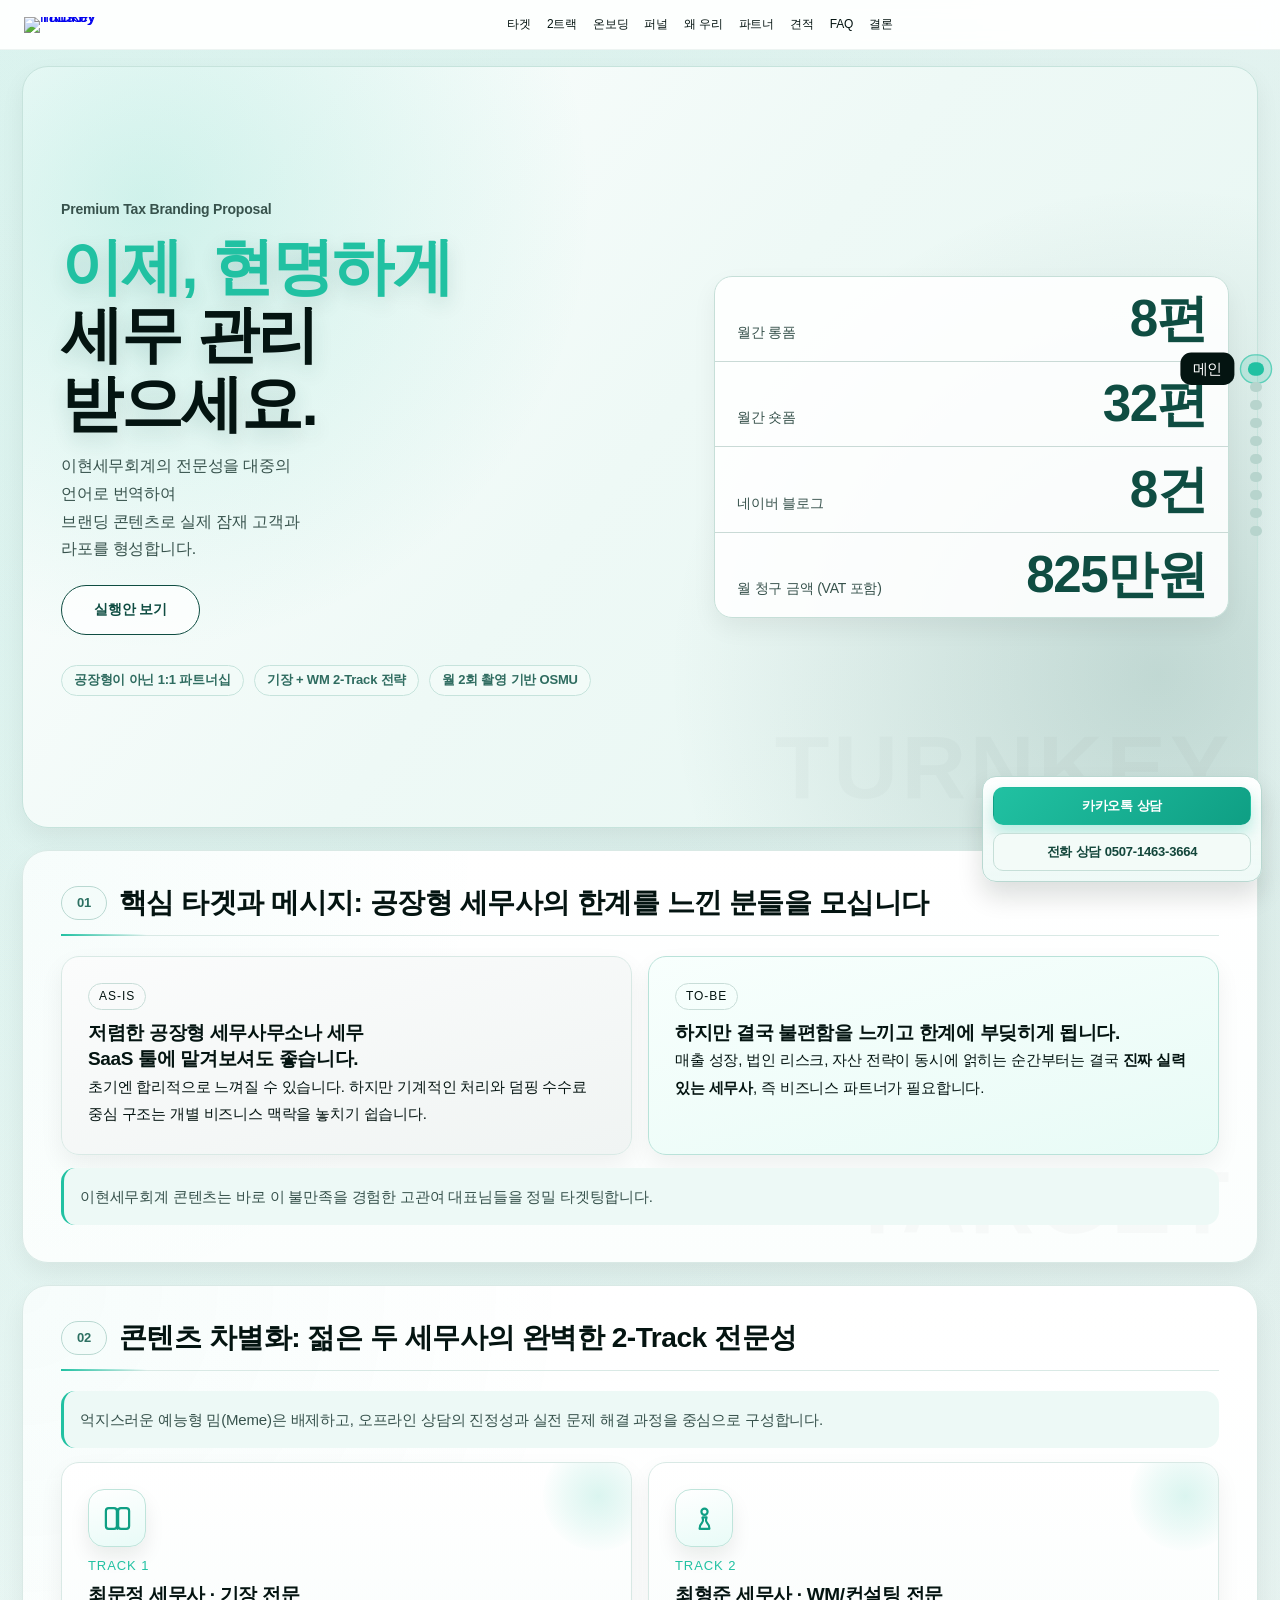
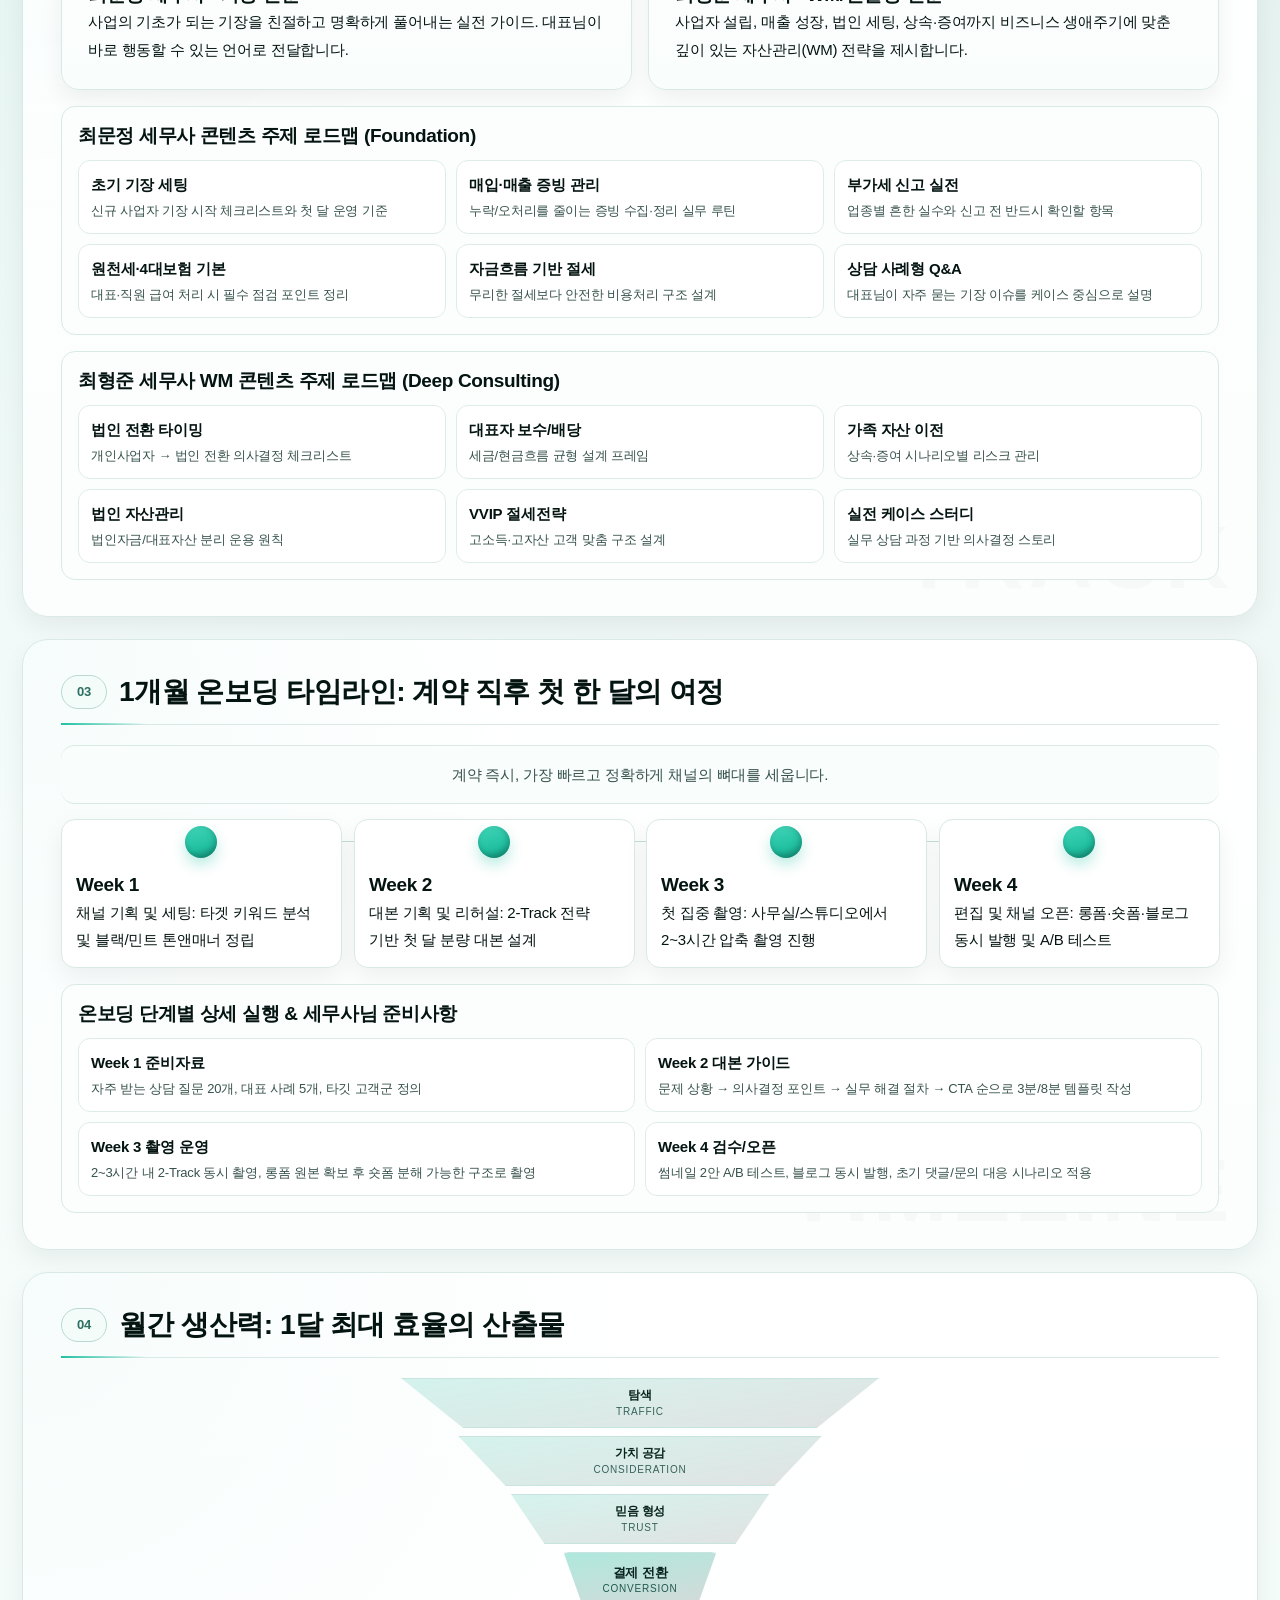
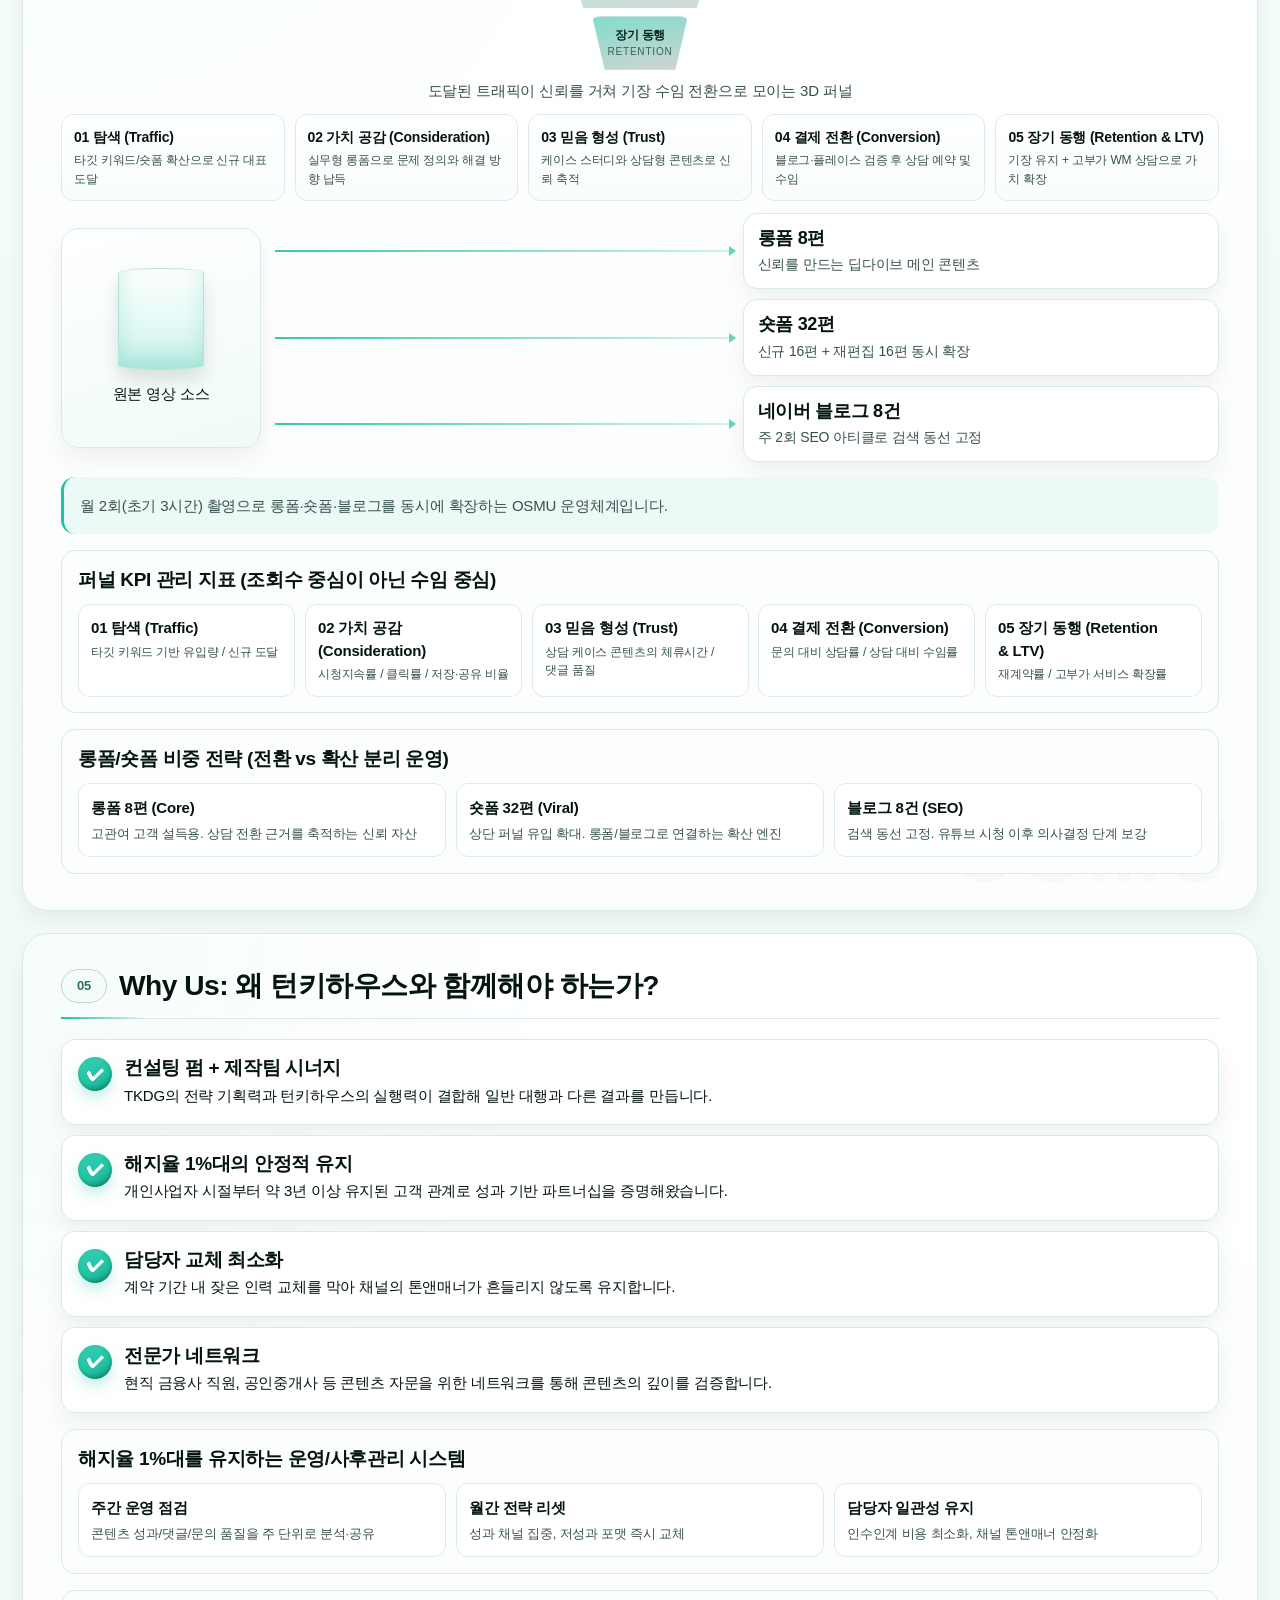
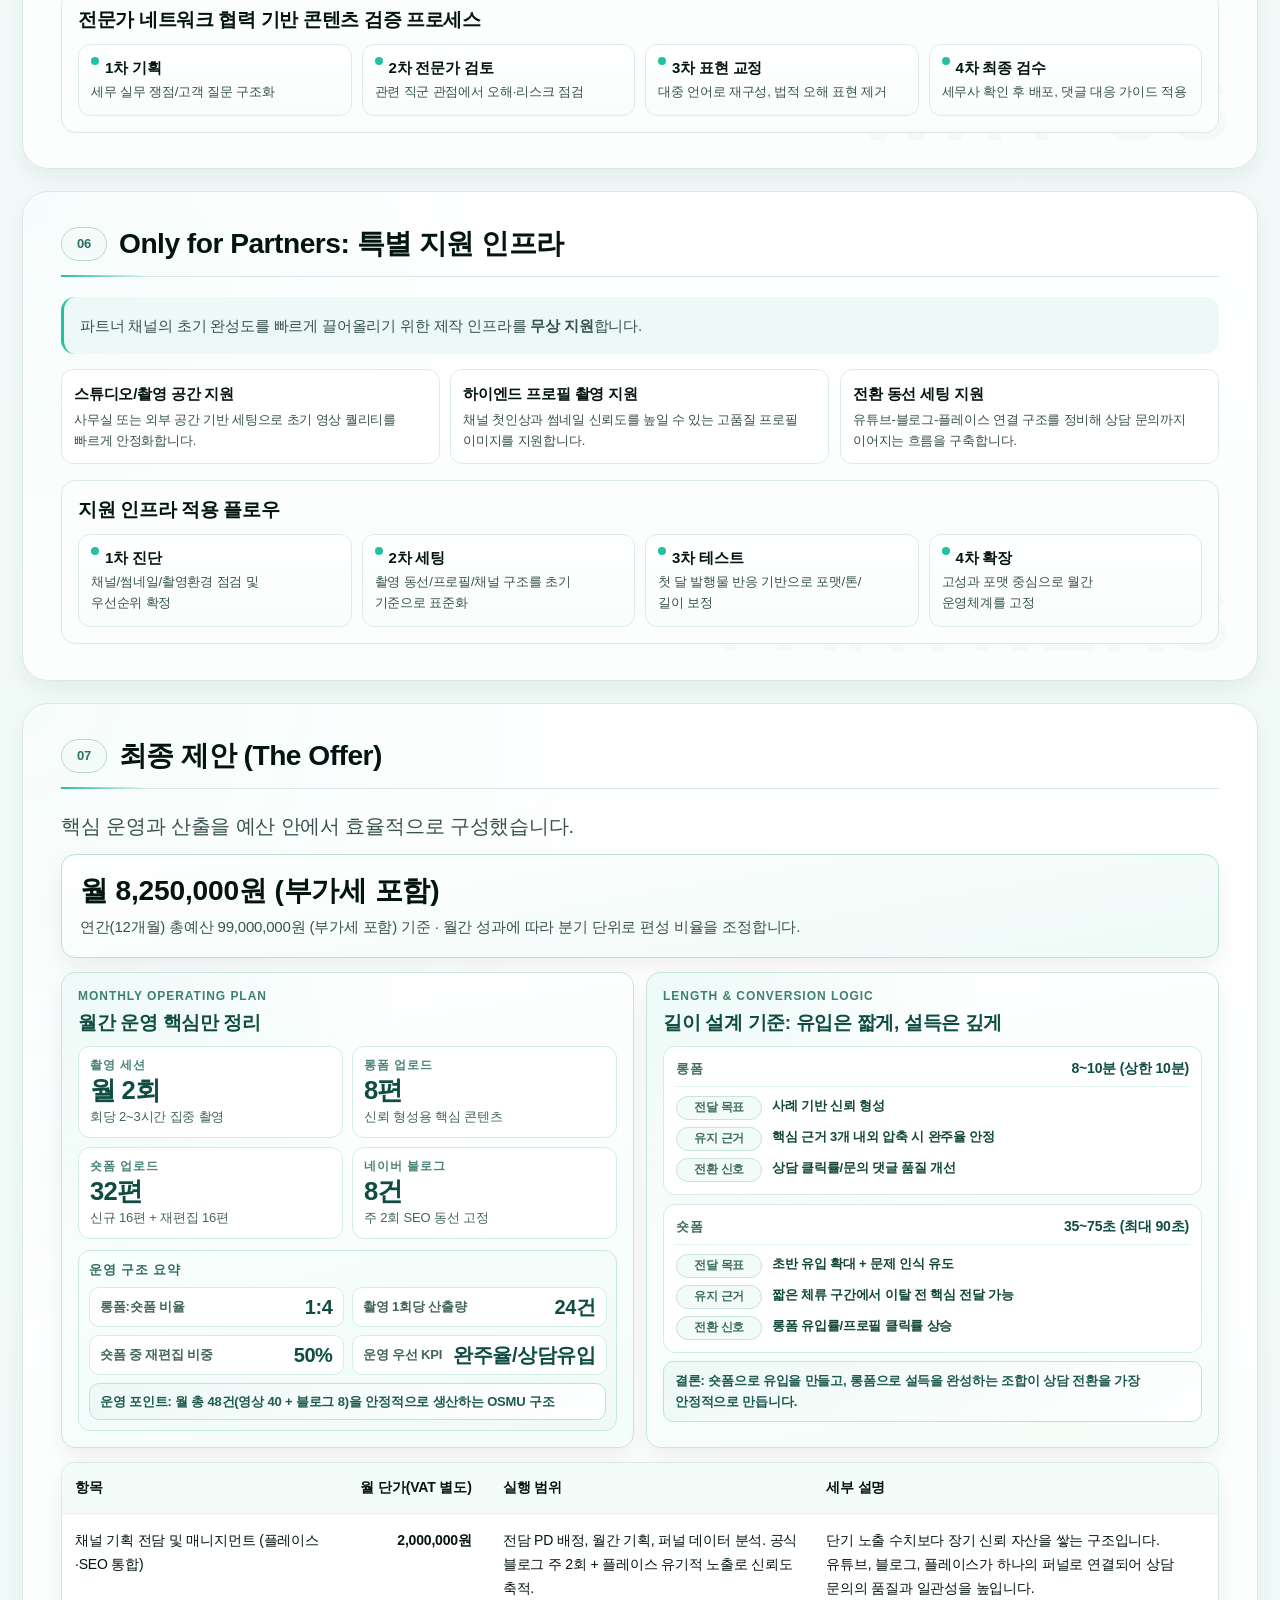
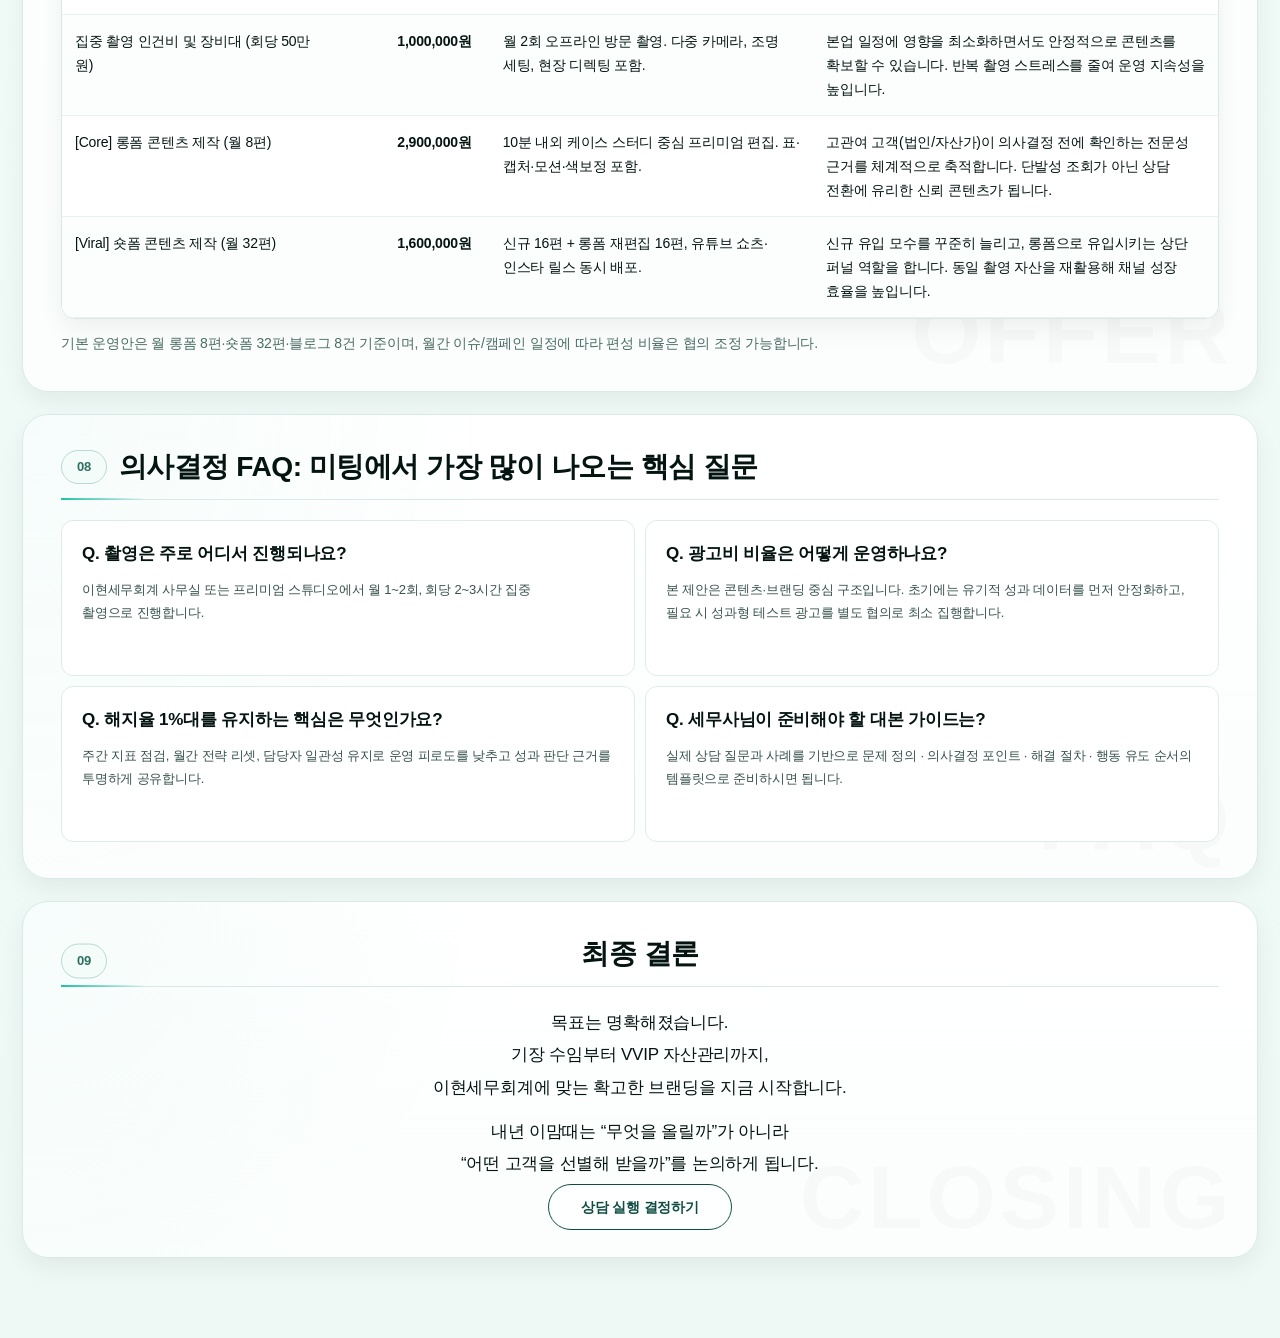
==== commit 228bd471: "Add files via upload" ====
--- a/index.html
+++ b/index.html
@@ -499,7 +499,7 @@
           <article class="check">
             <p class="check__icon" aria-hidden="true">✔</p>
             <div>
-              <h3>해지율 0%에 수렴한 신뢰</h3>
+              <h3>해지율 1%대의 안정적 유지</h3>
               <p>
                 개인사업자 시절부터 약 3년 이상 유지된 고객 관계로 성과 기반
                 파트너십을 증명해왔습니다.
@@ -531,7 +531,7 @@
         </div>
 
         <div class="sub-block">
-          <h3>해지율 0%를 만드는 운영/사후관리 시스템</h3>
+          <h3>해지율 1%대를 유지하는 운영/사후관리 시스템</h3>
           <div class="mini-grid mini-grid--3">
             <article>
               <p>주간 운영 점검</p>
@@ -813,7 +813,7 @@
             </span>
           </article>
           <article>
-            <p>Q. 해지율 0%를 유지하는 핵심은 무엇인가요?</p>
+            <p>Q. 해지율 1%대를 유지하는 핵심은 무엇인가요?</p>
             <span>
               주간 지표 점검, 월간 전략 리셋, 담당자 일관성 유지로 운영
               피로도를 낮추고 성과 판단 근거를 투명하게 공유합니다.
--- a/styles.css
+++ b/styles.css
@@ -361,17 +361,8 @@
 }
 
 .section::before {
-
-  content: attr(data-step);
-  position: absolute;
-  top: 18px;
-  right: 20px;
-  font-size: 12px;
-  line-height: 1.2;
-  font-weight: 700;
-  letter-spacing: 0.1em;
-  color: #8ca39d;
-  z-index: 2;
+  content: none !important;
+  display: none !important;
 }
 
 .hero {
--- a/template-core.css
+++ b/template-core.css
@@ -196,7 +196,8 @@
 }
 
 .section::before {
-  content: none;
+  content: none !important;
+  display: none !important;
 }
 
 .section-head {
@@ -891,3 +892,309 @@
     transform: none;
   }
 }
+
+@page {
+  size: A4 landscape;
+  margin: 7mm;
+}
+
+@media print {
+  html,
+  body {
+    width: 297mm;
+    min-height: 210mm;
+  }
+
+  * {
+    animation: none !important;
+    transition: none !important;
+    text-shadow: none !important;
+    box-shadow: none !important;
+  }
+
+  body {
+    margin: 0 !important;
+    background: #fff !important;
+    color: #041411 !important;
+    -webkit-print-color-adjust: exact;
+    print-color-adjust: exact;
+  }
+
+  .top-nav,
+  .scroll-progress,
+  .side-nav,
+  .side-rail,
+  .quick-consult {
+    display: none !important;
+  }
+
+  .page {
+    width: 100% !important;
+    margin: 0 !important;
+  }
+
+  .section {
+    break-before: page;
+    page-break-before: always;
+    break-after: auto;
+    page-break-after: auto;
+    break-inside: avoid-page;
+    page-break-inside: avoid;
+    min-height: auto !important;
+    margin: 0 !important;
+    padding: 5.4mm 6.2mm !important;
+    border-radius: 0 !important;
+    border: 1px solid #d9e9e5 !important;
+    background: #fff !important;
+    overflow: visible !important;
+  }
+
+  .section:first-of-type {
+    break-before: auto;
+    page-break-before: auto;
+  }
+
+  .section::before,
+  .section::after,
+  .hero::before {
+    content: none !important;
+  }
+
+  .section > *,
+  .section article,
+  .section ul,
+  .section ol,
+  .section li,
+  .section table,
+  .section tr,
+  .section td,
+  .section th {
+    break-inside: avoid-page;
+    page-break-inside: avoid;
+  }
+
+  .section-head {
+    gap: 8px !important;
+    margin-bottom: 3.2mm !important;
+    padding-bottom: 2.6mm !important;
+  }
+
+  .section-head::after {
+    width: 36mm !important;
+    height: 1.2px !important;
+  }
+
+  .section-head__num {
+    min-width: 34px !important;
+    padding: 3px 8px !important;
+    font-size: 10px !important;
+  }
+
+  h1 {
+    font-size: 23px !important;
+    line-height: 1.12 !important;
+  }
+
+  h2 {
+    font-size: 14px !important;
+    line-height: 1.2 !important;
+  }
+
+  h3 {
+    font-size: 11.5px !important;
+    line-height: 1.24 !important;
+  }
+
+  p,
+  li {
+    font-size: 9.2px !important;
+    line-height: 1.3 !important;
+  }
+
+  p {
+    margin: 0.55mm 0 !important;
+  }
+
+  ul,
+  ol {
+    margin: 0.8mm 0 1mm 2.8mm !important;
+  }
+
+  .hero {
+    padding-top: 0 !important;
+    padding-bottom: 0 !important;
+    border-width: 1px !important;
+  }
+
+  .hero-grid {
+    min-height: auto !important;
+    grid-template-columns: 1.08fr 0.92fr !important;
+    gap: 4.8mm !important;
+  }
+
+  .hero-copy {
+    gap: 6px !important;
+  }
+
+  .hero__kicker {
+    font-size: 12px !important;
+  }
+
+  .hero__headline {
+    font-size: 33px !important;
+    max-width: 12.2ch !important;
+  }
+
+  .hero__sub {
+    font-size: 9.6px !important;
+    line-height: 1.35 !important;
+  }
+
+  .hero__sub br {
+    display: none !important;
+  }
+
+  .hero-cta {
+    display: none !important;
+  }
+
+  .hero-proof {
+    display: none !important;
+  }
+
+  .pill {
+    min-height: 20px !important;
+    padding: 3px 8px !important;
+    font-size: 9px !important;
+  }
+
+  .hero-stats {
+    border-radius: 10px !important;
+  }
+
+  .hero-stat {
+    padding: 5px 9px !important;
+    gap: 8px !important;
+  }
+
+  .hero-stat p {
+    font-size: 9.6px !important;
+    line-height: 1.35 !important;
+  }
+
+  .hero-stat strong {
+    font-size: 23px !important;
+    line-height: 0.95 !important;
+  }
+
+  .table-wrap {
+    overflow: visible !important;
+  }
+
+  table,
+  .offer-table,
+  .trend-table {
+    width: 100% !important;
+    min-width: 0 !important;
+    table-layout: fixed !important;
+    border-collapse: collapse !important;
+  }
+
+  th,
+  td {
+    padding: 2.5px 3.6px !important;
+    font-size: 8.7px !important;
+    line-height: 1.3 !important;
+  }
+
+  .ab,
+  .tracks,
+  .timeline-row,
+  .kpi-row,
+  .mini-grid--2,
+  .dual-grid,
+  .process,
+  .offer-plan {
+    grid-template-columns: repeat(2, minmax(0, 1fr)) !important;
+    gap: 2.1mm !important;
+  }
+
+  .identity-grid,
+  .step-grid,
+  .cat-grid,
+  .compare-grid,
+  .impact-metrics,
+  .mini-grid--3,
+  .offer-ops,
+  .offer-length,
+  .funnel-stages,
+  .timeline,
+  .timeline-onboarding {
+    grid-template-columns: repeat(2, minmax(0, 1fr)) !important;
+    gap: 1.9mm !important;
+  }
+
+  .offer-length__points li {
+    grid-template-columns: auto 1fr !important;
+    gap: 4px !important;
+  }
+
+  .offer-mix {
+    margin-top: 1.8mm !important;
+    padding: 2.8mm !important;
+  }
+
+  .offer-mix__list {
+    gap: 4px !important;
+  }
+
+  .offer-mix__total,
+  .offer-footnote {
+    font-size: 9.1px !important;
+    line-height: 1.34 !important;
+  }
+
+  .offer-flow,
+  .funnel,
+  .pipeline,
+  .branch {
+    display: none !important;
+  }
+
+  .section--offer .table-wrap {
+    display: none !important;
+  }
+
+  .section--offer .offer-footnote {
+    margin-top: 3mm !important;
+  }
+
+  .section--offer .offer-footnote::before {
+    content: "※ 상세 항목표는 디지털 제안서 원본 기준으로 확인 가능합니다.";
+    display: block;
+    margin-bottom: 1.2mm;
+    font-size: 8.8px;
+    color: #476760;
+  }
+
+  .faq-grid article,
+  .timeline-step,
+  .timeline-item,
+  .track-card,
+  .ab-card,
+  .offer-ops__item,
+  .offer-length__item {
+    min-height: auto !important;
+    padding: 2.5mm !important;
+  }
+
+  .has-js .reveal,
+  .has-js .reveal .motion-item {
+    opacity: 1 !important;
+    transform: none !important;
+  }
+
+  .section a[href]:after {
+    content: none !important;
+  }
+}
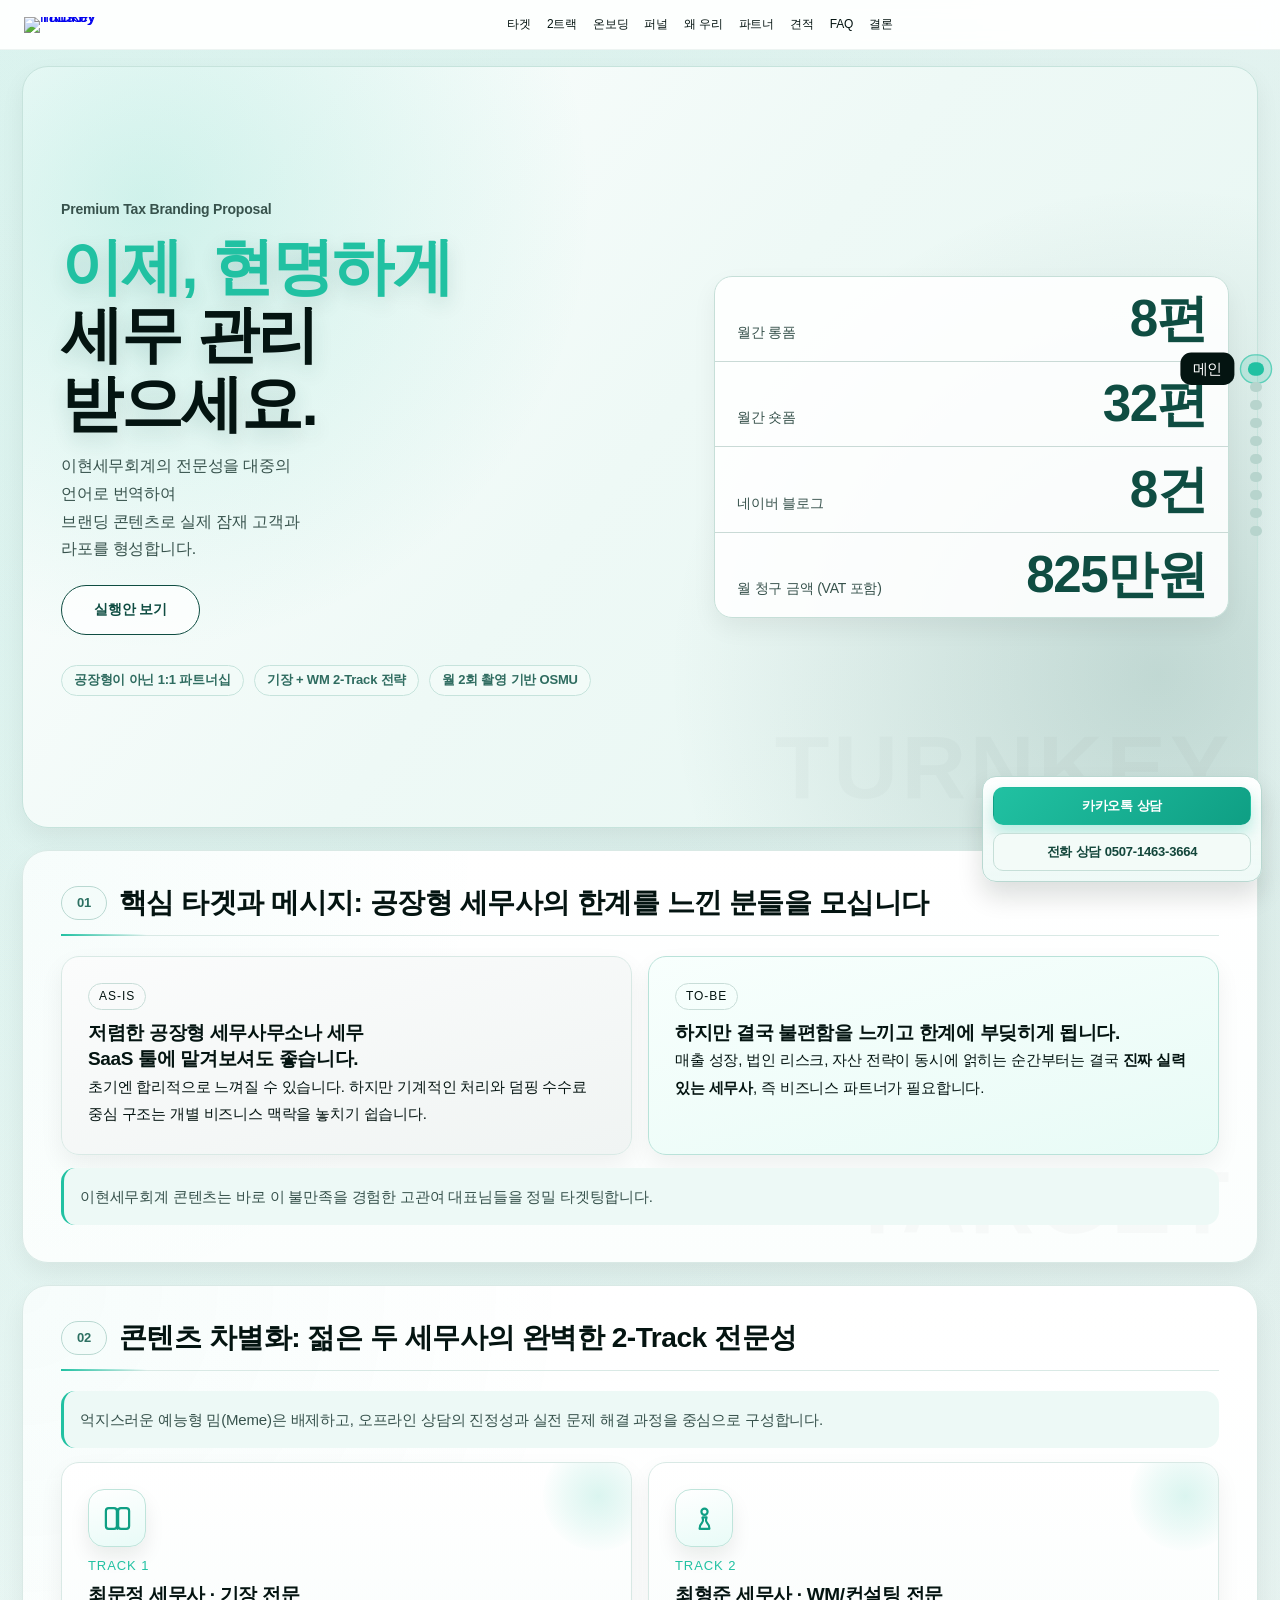
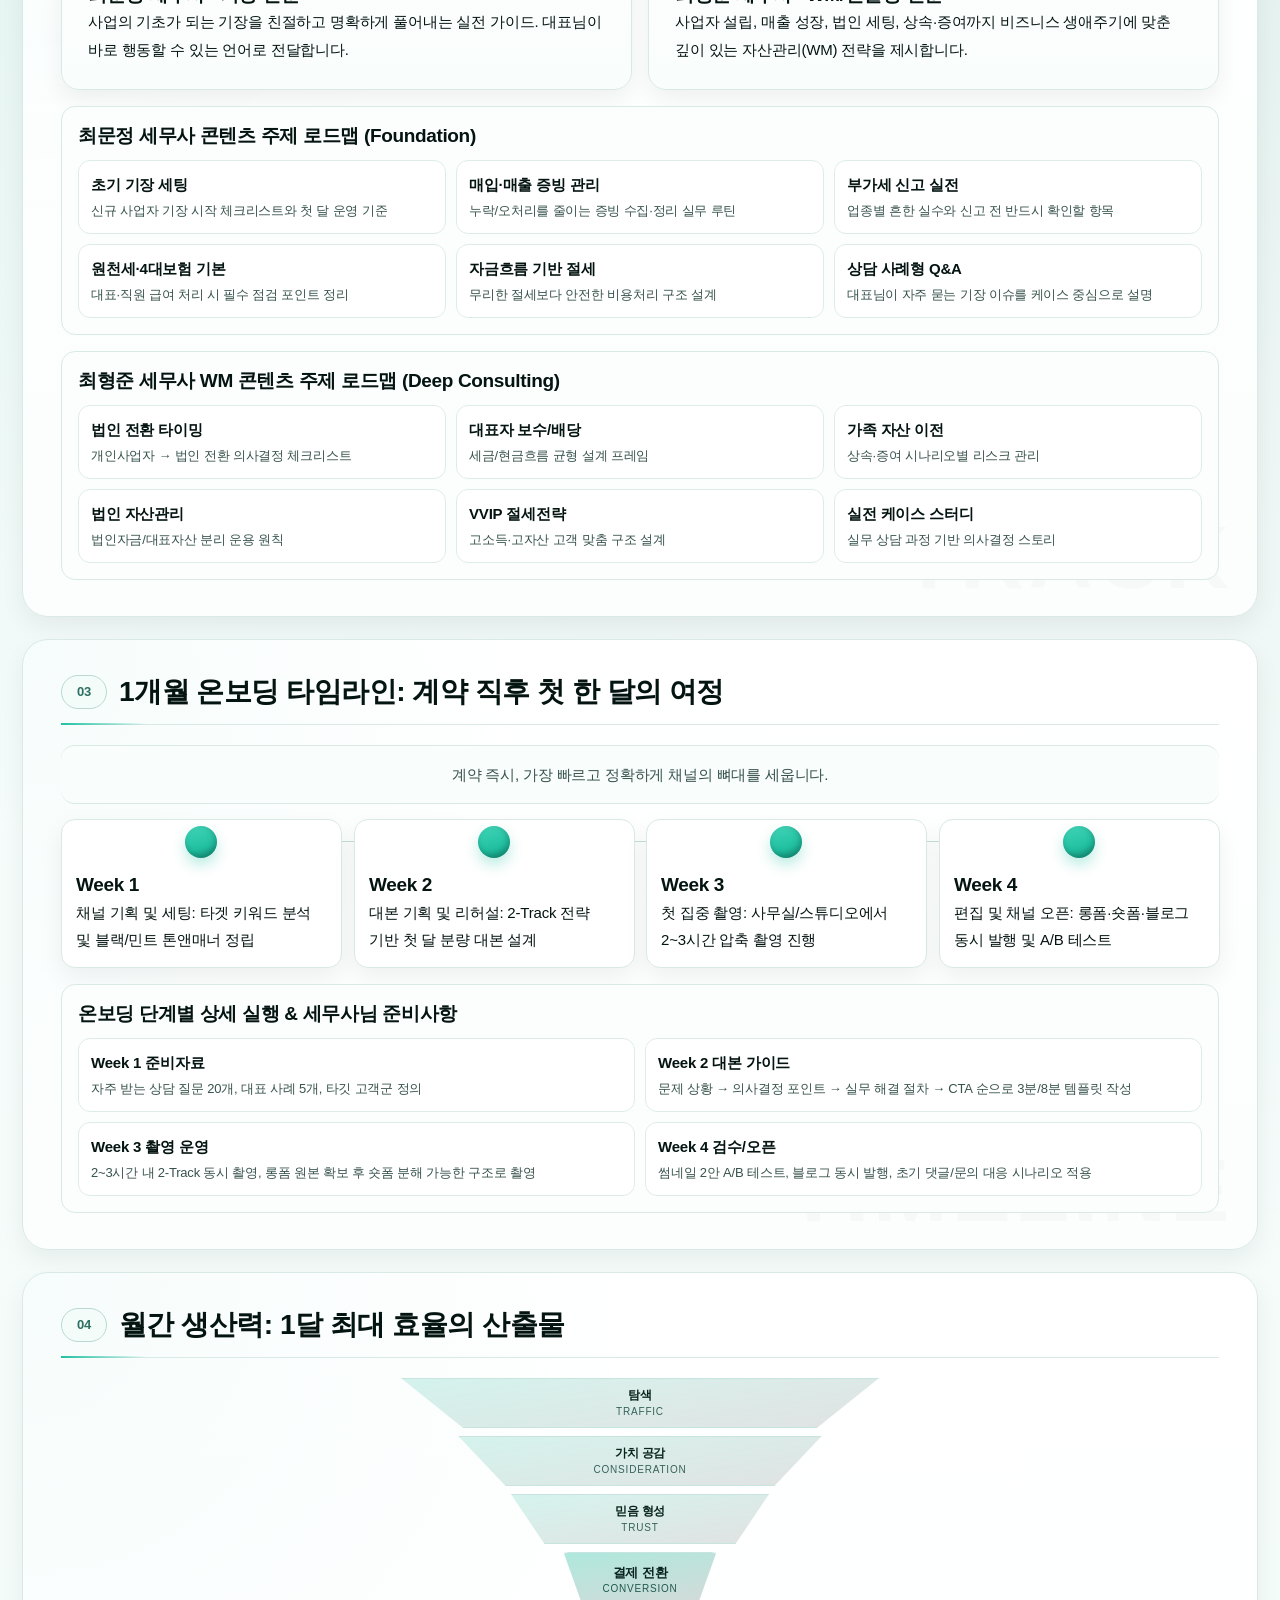
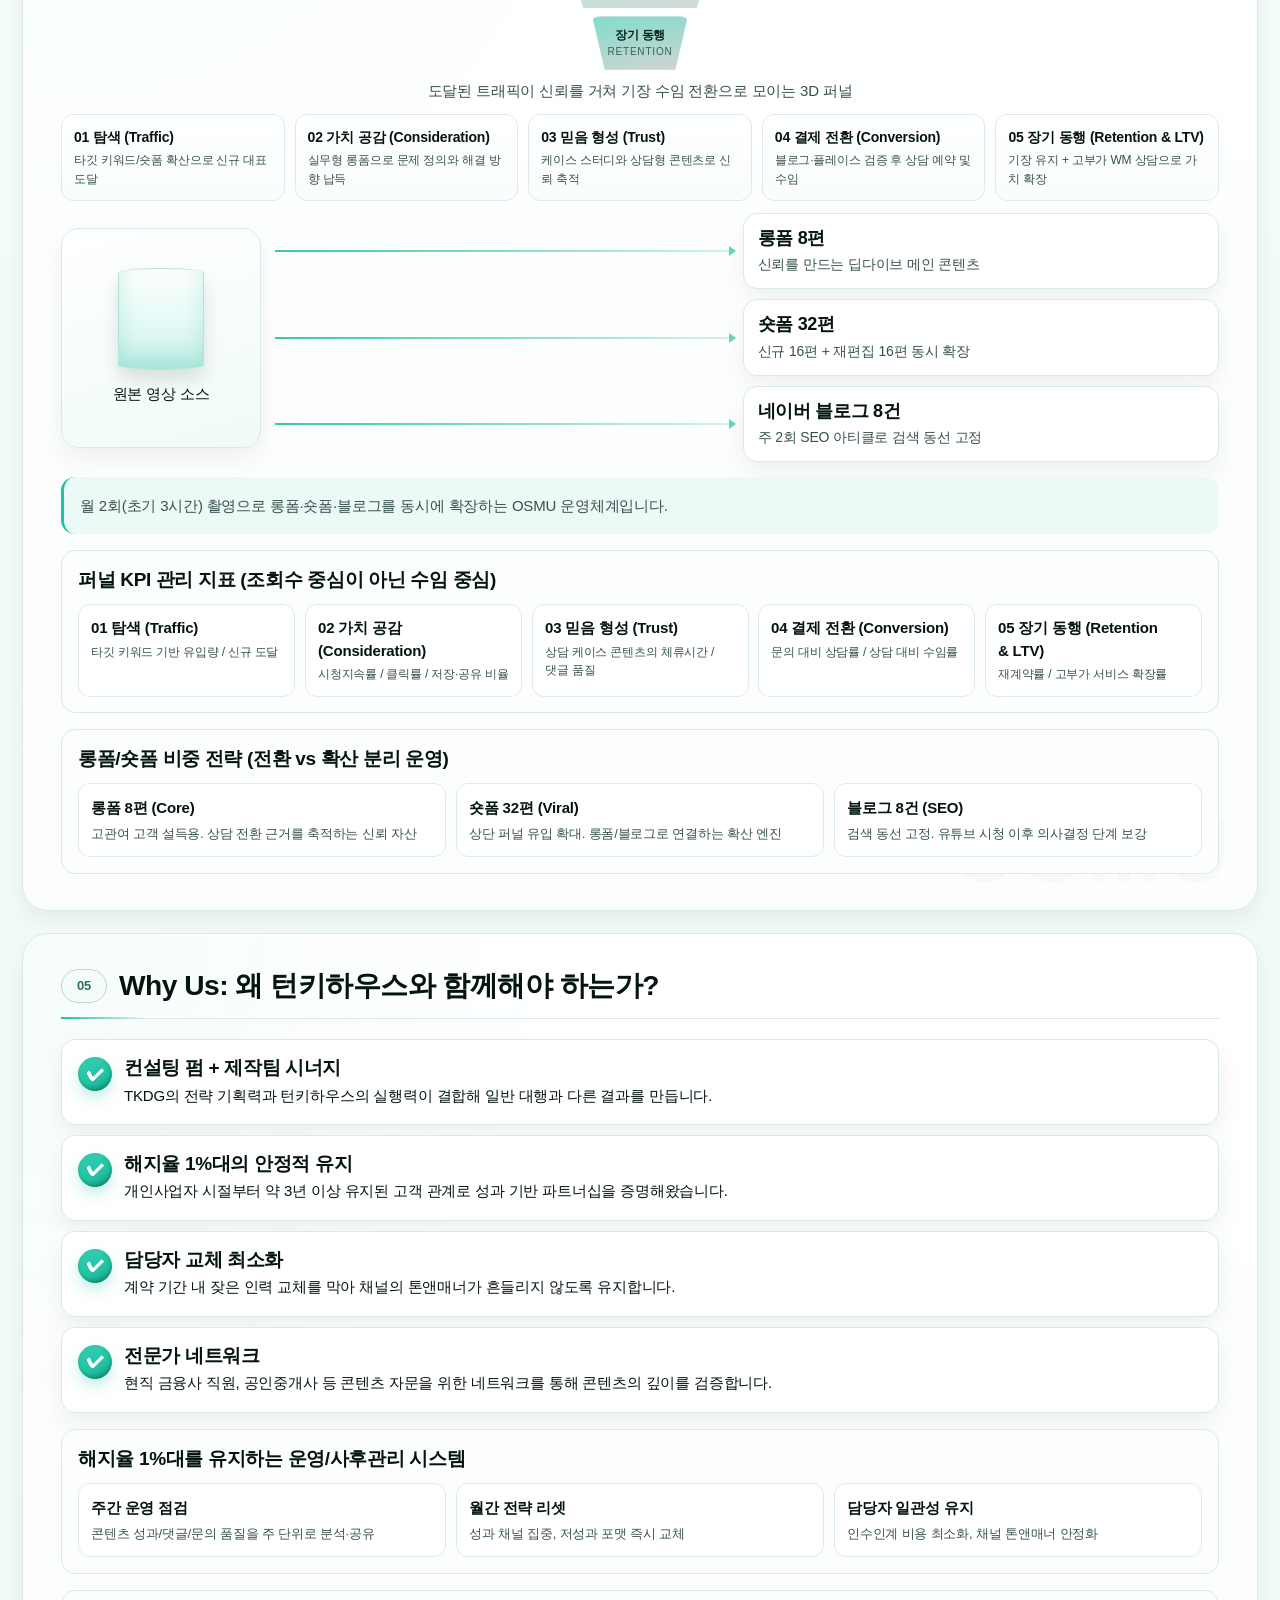
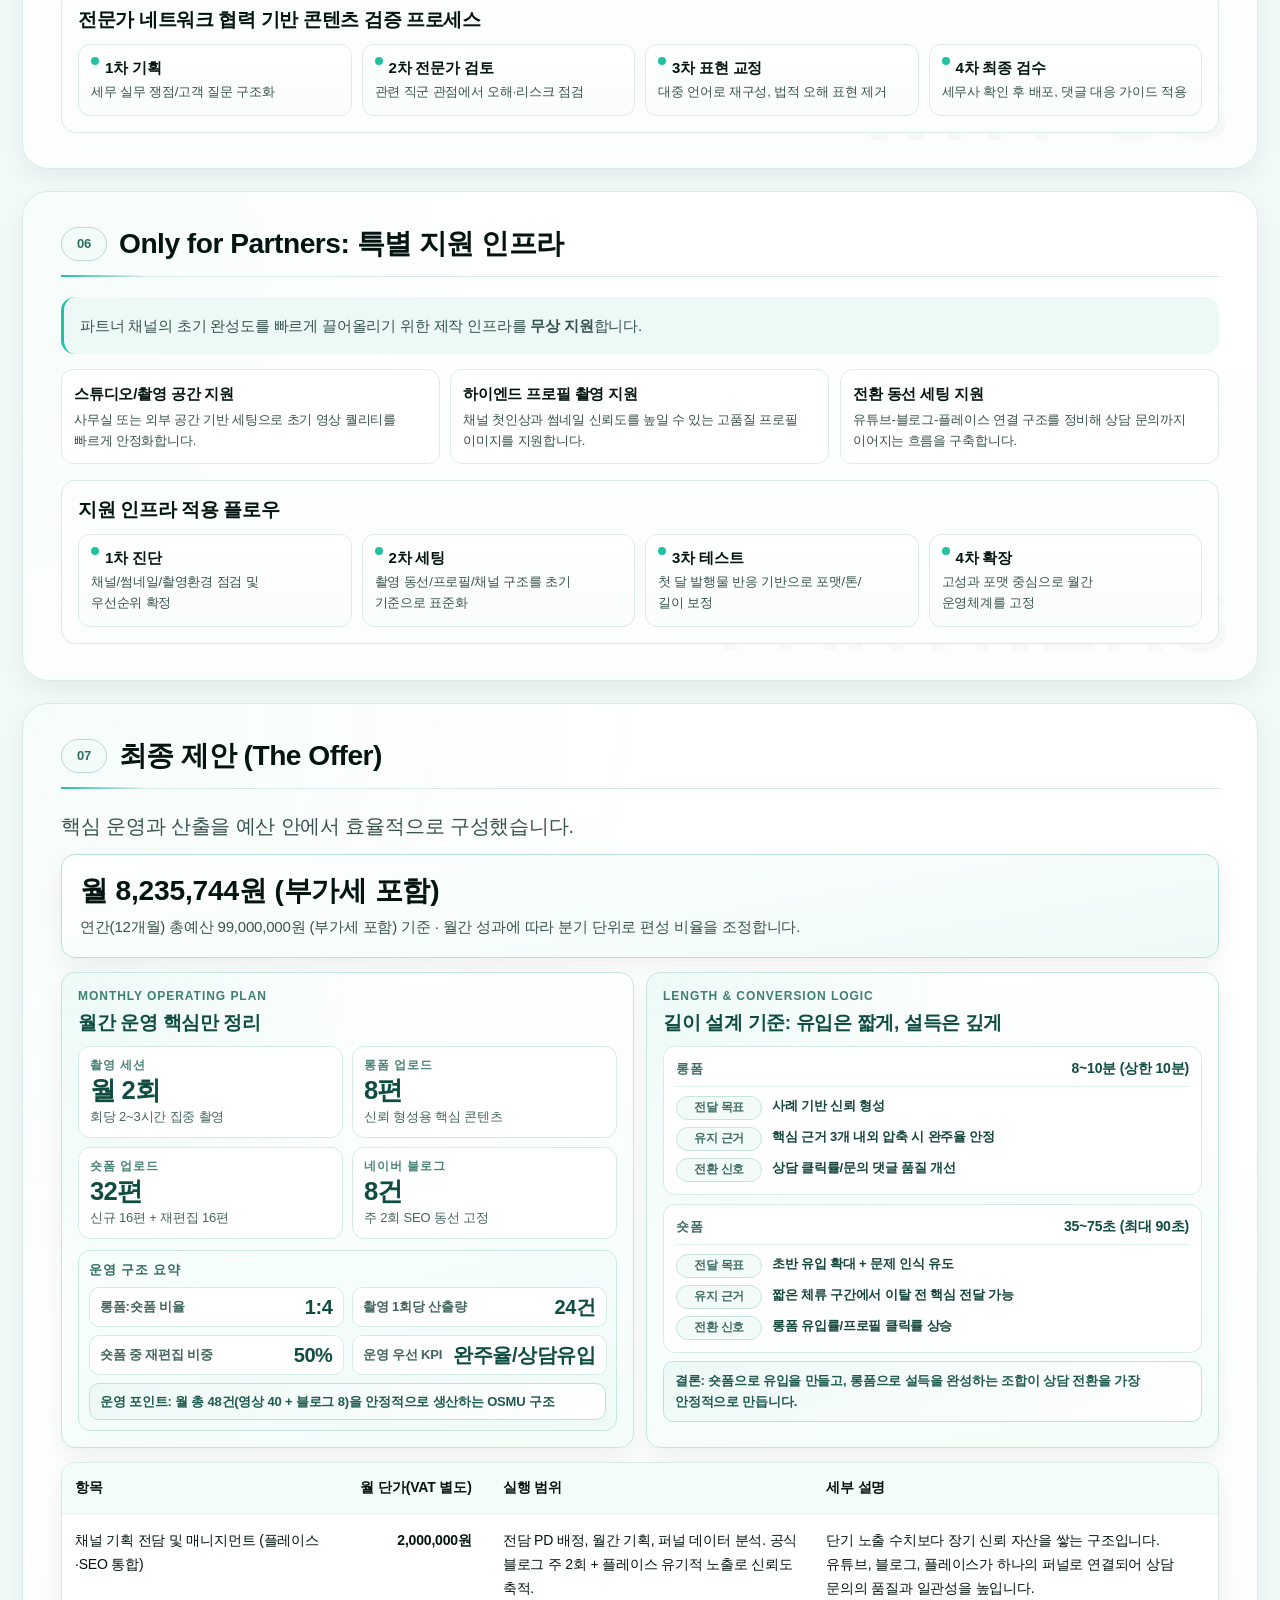
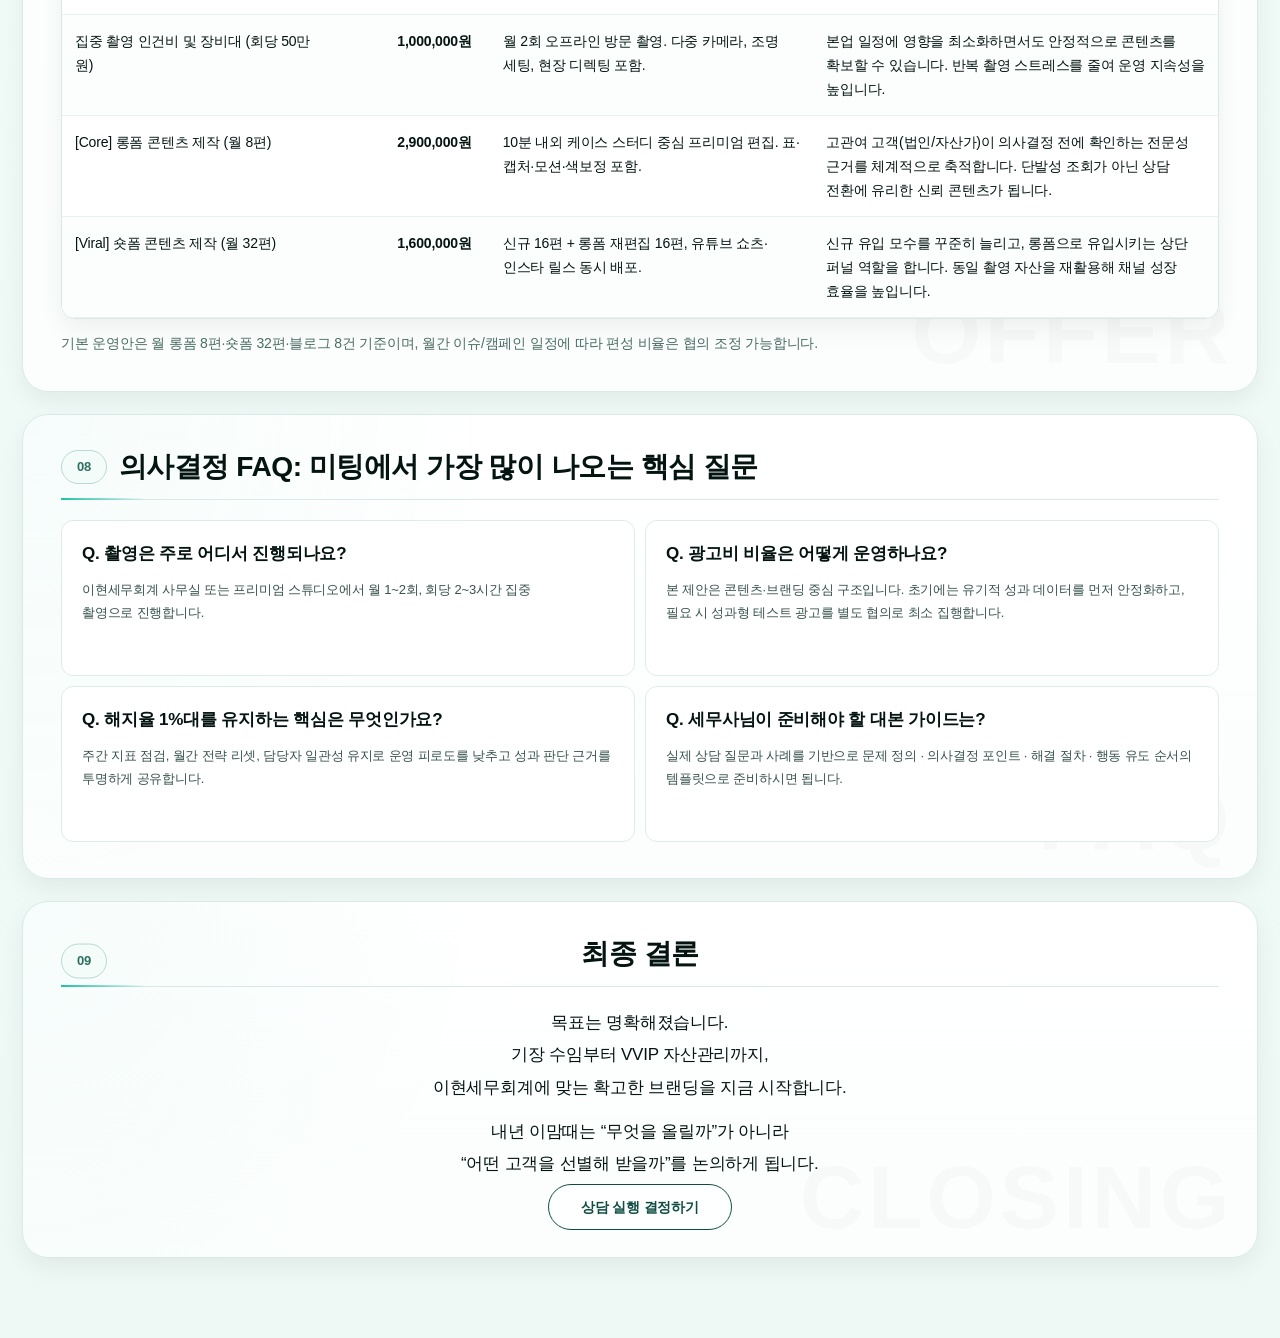
==== commit 09b704db: "changed" ====
--- a/index.html
+++ b/index.html
@@ -3,6 +3,7 @@
   <head>
     <meta charset="UTF-8" />
     <meta name="viewport" content="width=device-width, initial-scale=1.0" />
+    <meta name="build-id" content="lhtax-20260306-0059" />
     <title>이현세무회계 프리미엄 브랜딩 제안서 | Turnkey haus</title>
     <meta
       name="description"
@@ -32,8 +33,8 @@
       as="image"
       type="image/png"
     />
-    <link rel="stylesheet" href="./styles.css" />
-    <link rel="stylesheet" href="./template-core.css" />
+    <link rel="stylesheet" href="./styles.css?v=20260306-0059" />
+    <link rel="stylesheet" href="./template-core.css?v=20260306-0059" />
   </head>
   <body>
     <div class="scroll-progress" aria-hidden="true">
@@ -872,6 +873,6 @@
       </a>
     </aside>
 
-    <script src="./script.js"></script>
+    <script src="./script.js?v=20260306-0059"></script>
   </body>
 </html>
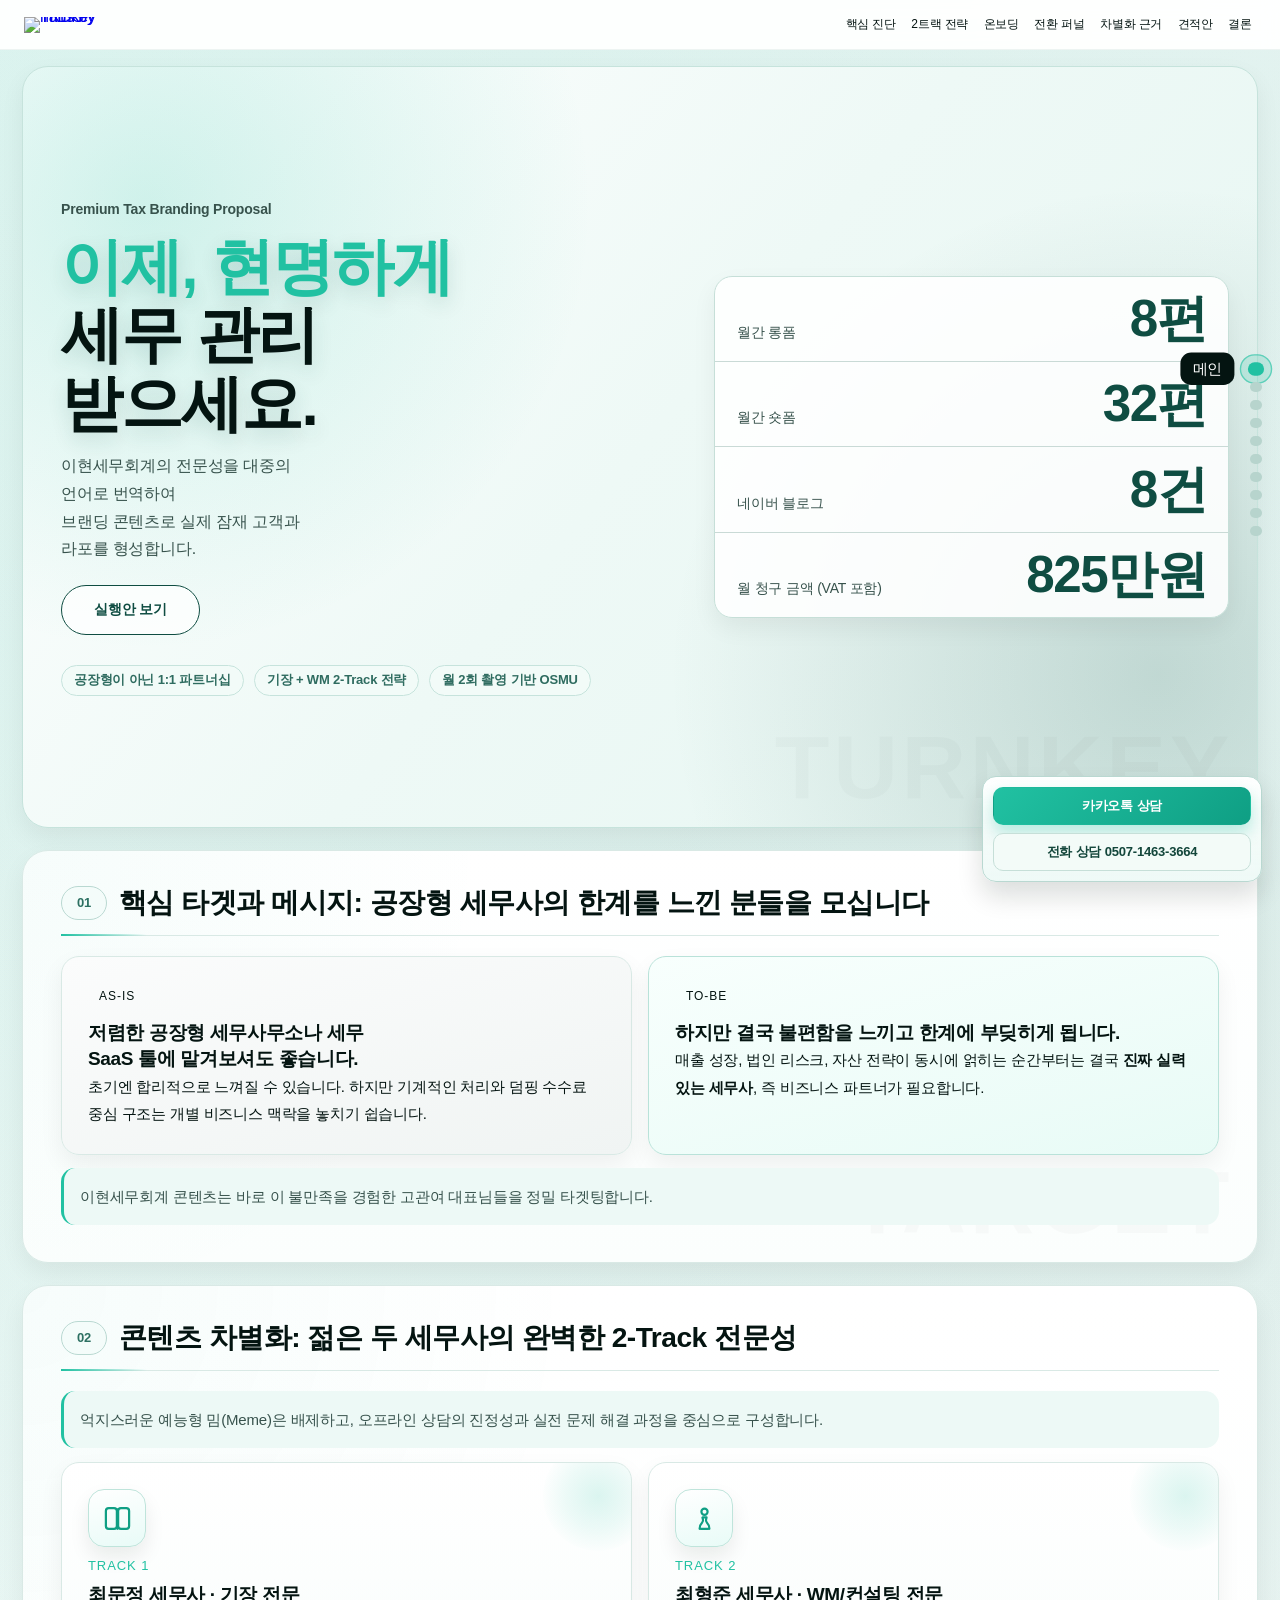
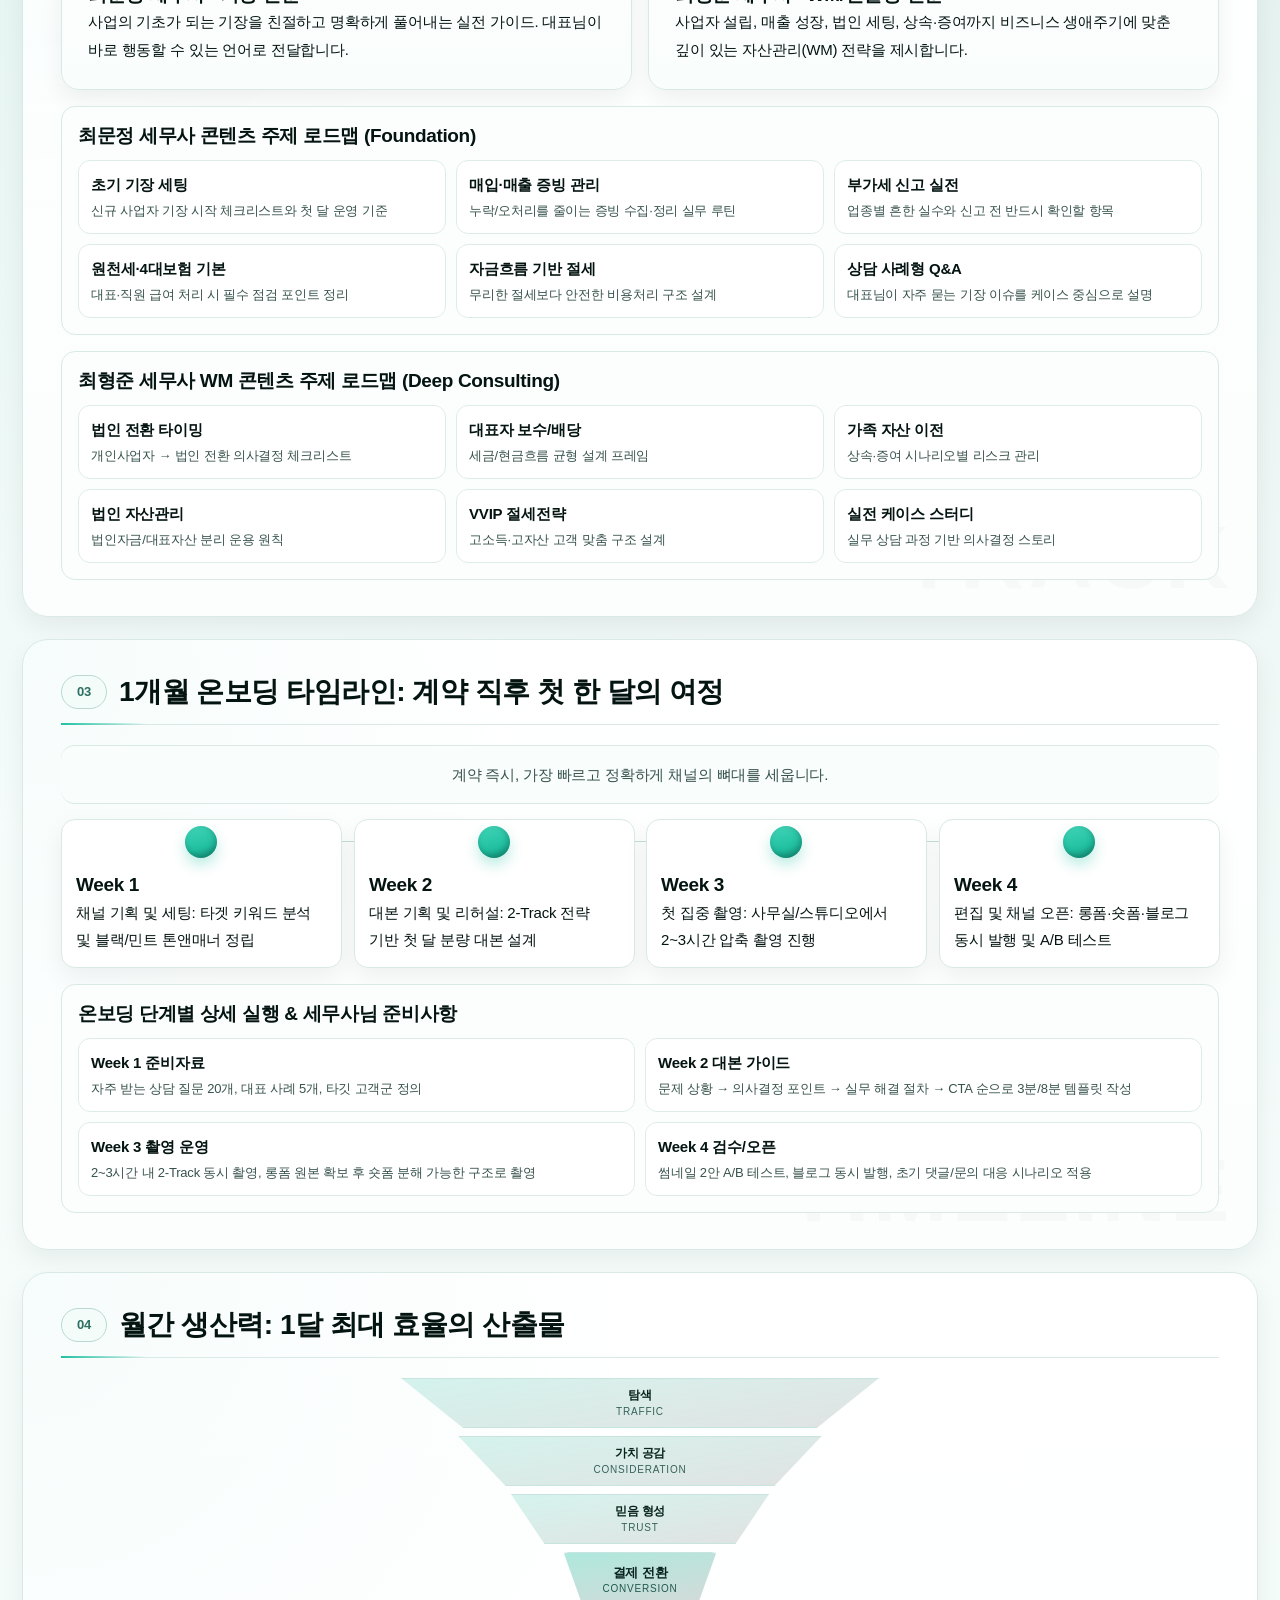
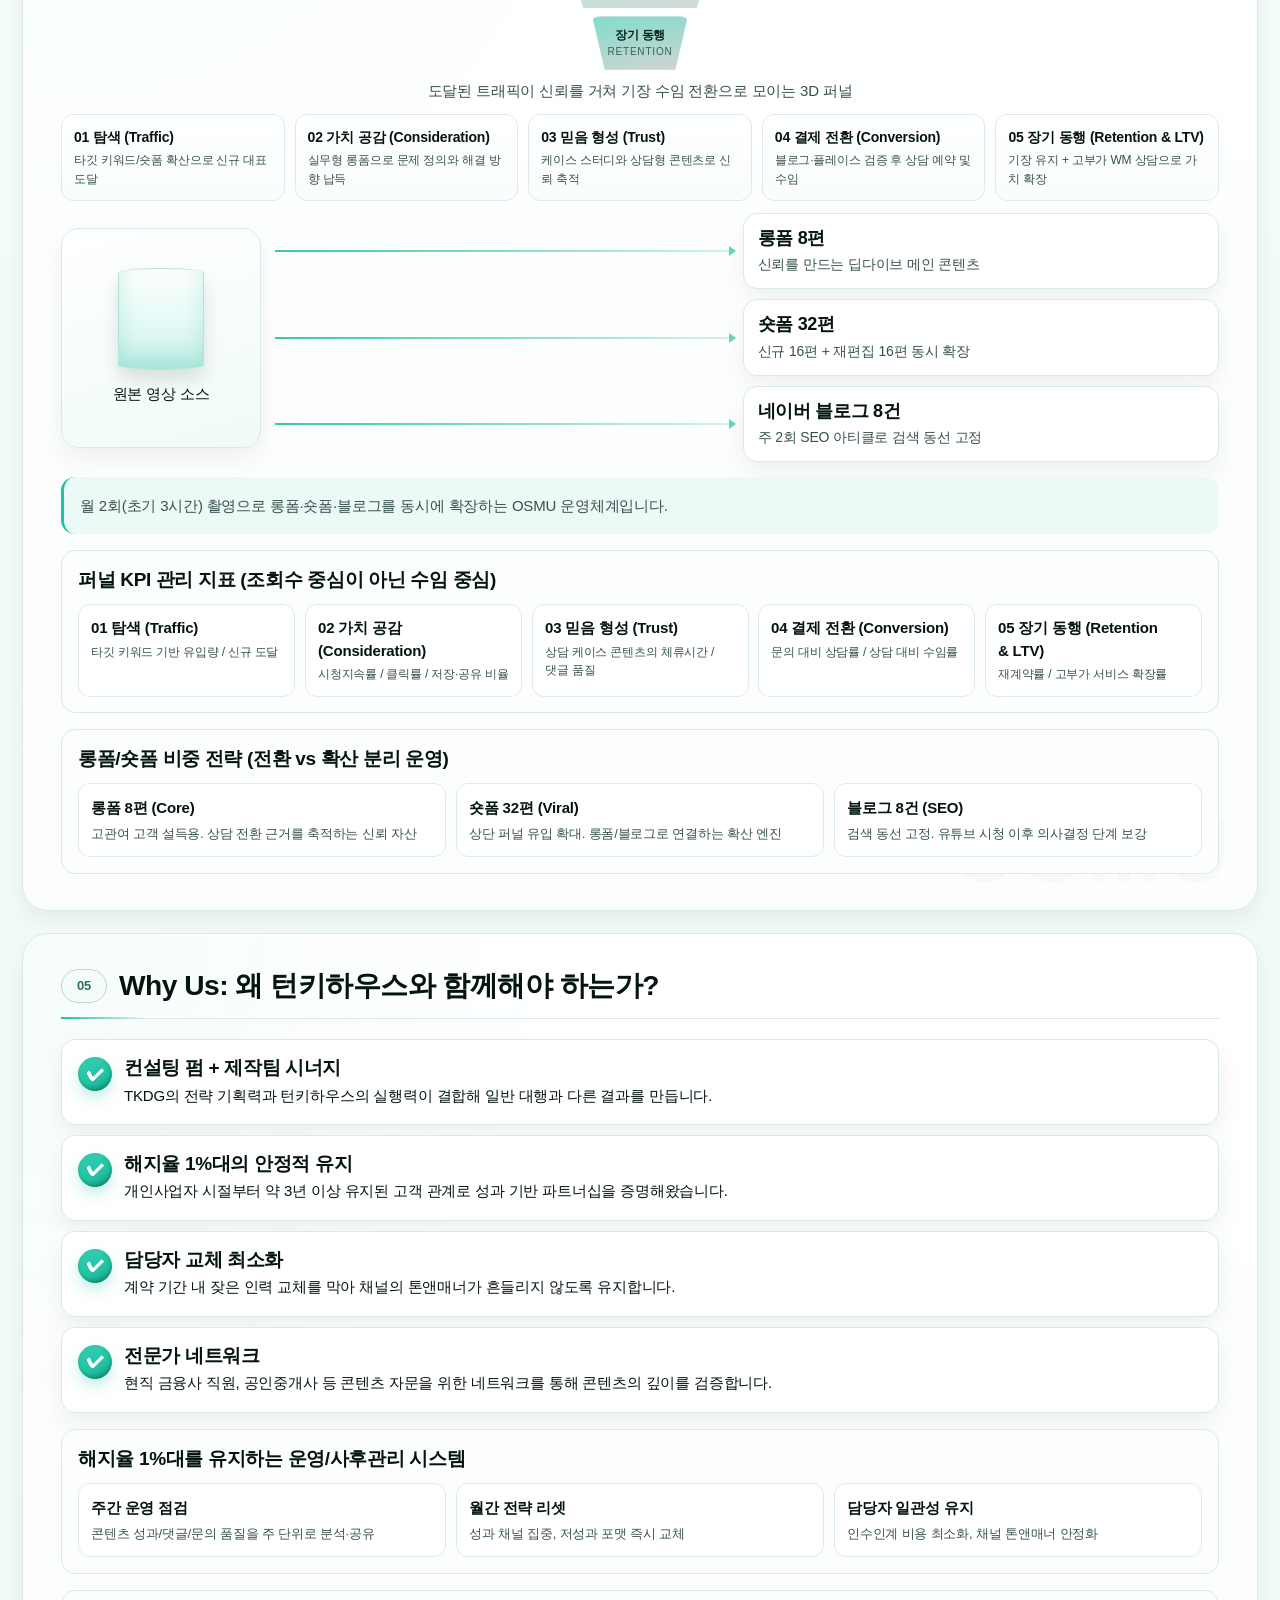
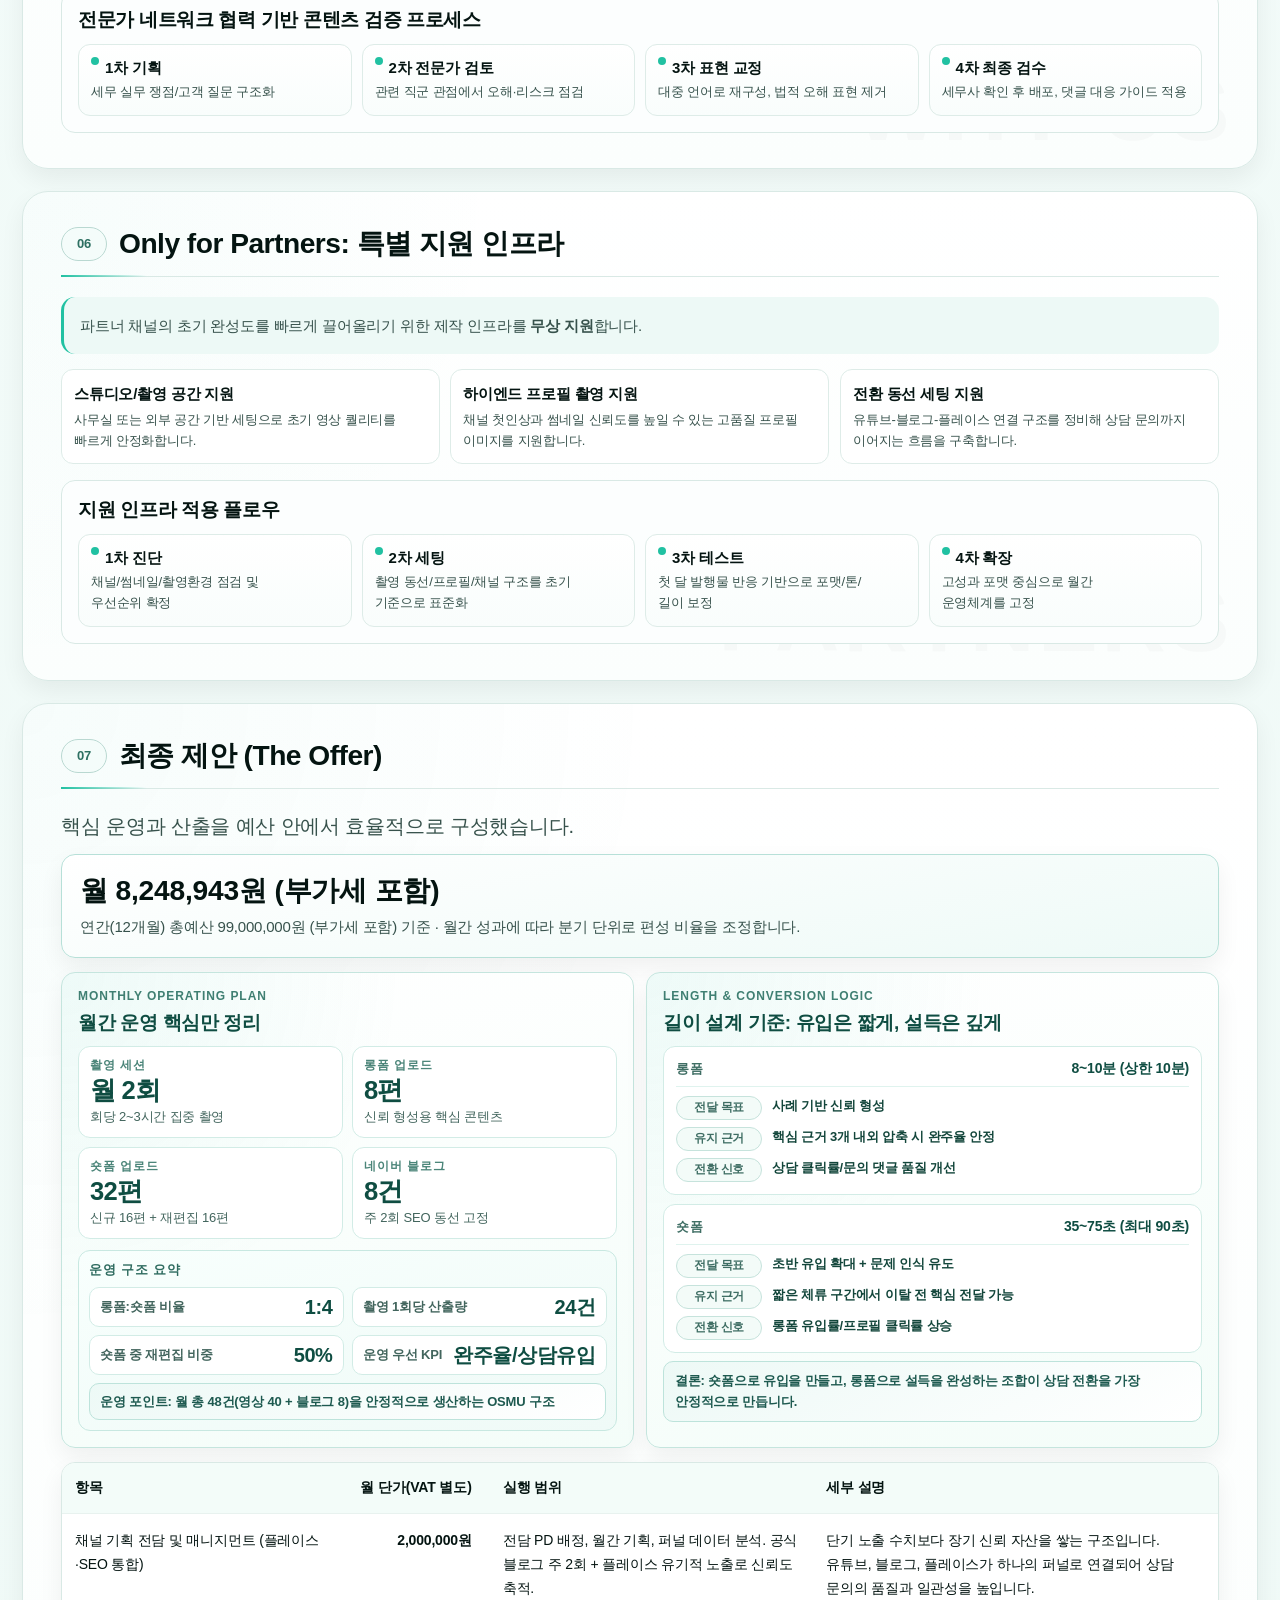
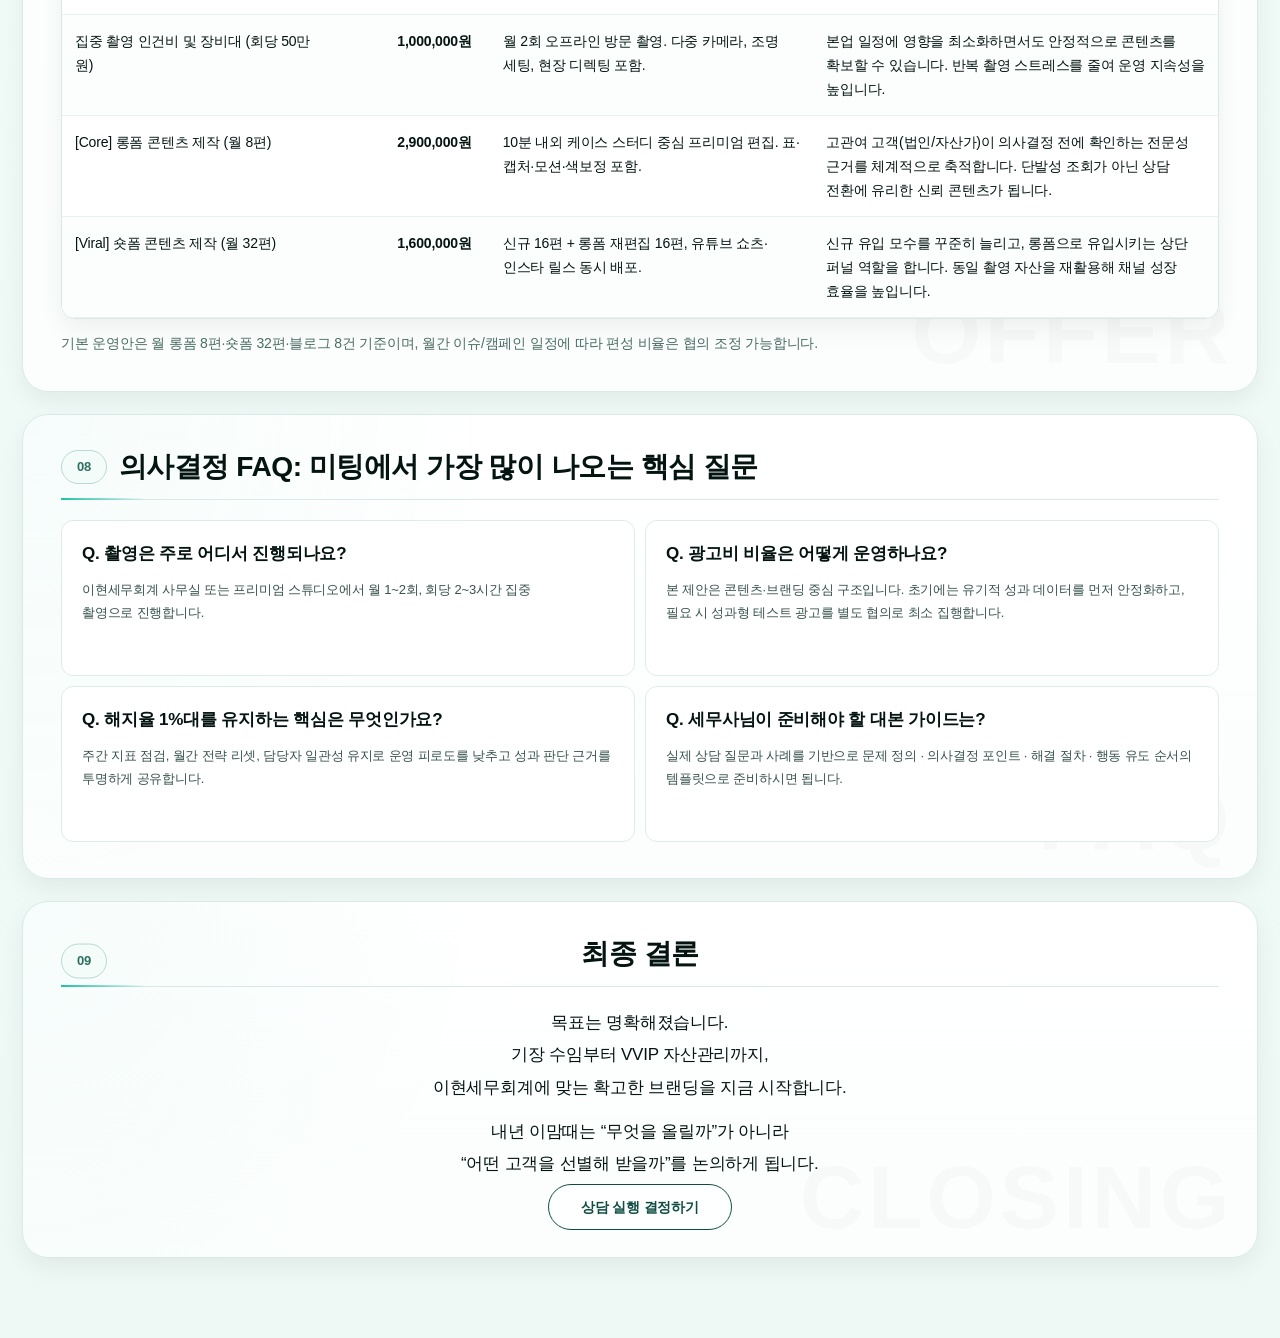
==== commit e60c8c9a: "Add files via upload" ====
--- a/index.html
+++ b/index.html
@@ -3,7 +3,7 @@
   <head>
     <meta charset="UTF-8" />
     <meta name="viewport" content="width=device-width, initial-scale=1.0" />
-    <meta name="build-id" content="lhtax-20260306-0059" />
+    <meta name="build-id" content="lhtax-20260306-0235" />
     <title>이현세무회계 프리미엄 브랜딩 제안서 | Turnkey haus</title>
     <meta
       name="description"
@@ -33,8 +33,8 @@
       as="image"
       type="image/png"
     />
-    <link rel="stylesheet" href="./styles.css?v=20260306-0059" />
-    <link rel="stylesheet" href="./template-core.css?v=20260306-0059" />
+    <link rel="stylesheet" href="./styles.css?v=20260306-0235" />
+    <link rel="stylesheet" href="./template-core.css?v=20260306-0235" />
   </head>
   <body>
     <div class="scroll-progress" aria-hidden="true">
@@ -62,14 +62,12 @@
         <span></span>
       </button>
       <nav class="top-nav__menu" id="topMenu">
-        <a href="#s1">타겟</a>
-        <a href="#s2">2트랙</a>
+        <a href="#s1">핵심 진단</a>
+        <a href="#s2">2트랙 전략</a>
         <a href="#s3">온보딩</a>
-        <a href="#s4">퍼널</a>
-        <a href="#s5">왜 우리</a>
-        <a href="#s6">파트너</a>
-        <a href="#s7">견적</a>
-        <a href="#s8">FAQ</a>
+        <a href="#s4">전환 퍼널</a>
+        <a href="#s5">차별화 근거</a>
+        <a href="#s7">견적안</a>
         <a href="#s9">결론</a>
       </nav>
     </header>
@@ -81,7 +79,7 @@
         id="hero"
         class="section hero reveal"
         data-mark="TURNKEY"
-        data-step="00"
+       
         data-nav="메인"
       >
         <div class="hero-grid">
@@ -128,7 +126,7 @@
         id="s1"
         class="section reveal"
         data-mark="TARGET"
-        data-step="01"
+       
         data-nav="타겟"
       >
         <header class="section-head">
@@ -167,7 +165,7 @@
         id="s2"
         class="section reveal"
         data-mark="TRACK"
-        data-step="02"
+       
         data-nav="2트랙"
       >
         <header class="section-head">
@@ -290,7 +288,7 @@
         id="s3"
         class="section reveal"
         data-mark="TIMELINE"
-        data-step="03"
+       
         data-nav="온보딩"
       >
         <header class="section-head">
@@ -357,7 +355,7 @@
         id="s4"
         class="section reveal"
         data-mark="OSMU"
-        data-step="04"
+       
         data-nav="퍼널"
       >
         <header class="section-head">
@@ -477,7 +475,7 @@
         id="s5"
         class="section reveal"
         data-mark="WHY US"
-        data-step="05"
+       
         data-nav="왜 우리"
       >
         <header class="section-head">
@@ -564,7 +562,7 @@
         id="s6"
         class="section reveal"
         data-mark="PARTNERS"
-        data-step="06"
+       
         data-nav="파트너"
       >
         <header class="section-head">
@@ -607,7 +605,7 @@
         id="s7"
         class="section section--offer reveal"
         data-mark="OFFER"
-        data-step="07"
+       
         data-nav="견적"
       >
         <header class="section-head">
@@ -726,51 +724,51 @@
             </thead>
             <tbody>
               <tr>
-                <td>채널 기획 전담 및 매니지먼트 (플레이스·SEO 통합)</td>
-                <td><span class="cell-money">2,000,000원</span></td>
-                <td>
+                <td data-label="항목">채널 기획 전담 및 매니지먼트 (플레이스·SEO 통합)</td>
+                <td data-label="월 단가(VAT 별도)"><span class="cell-money">2,000,000원</span></td>
+                <td data-label="실행 범위">
                   전담 PD 배정, 월간 기획, 퍼널 데이터 분석. 공식 블로그 주 2회
                   + 플레이스 유기적 노출로 신뢰도 축적.
                 </td>
-                <td>
+                <td data-label="세부 설명">
                   단기 노출 수치보다 장기 신뢰 자산을 쌓는 구조입니다. 유튜브,
                   블로그, 플레이스가 하나의 퍼널로 연결되어 상담 문의의 품질과
                   일관성을 높입니다.
                 </td>
               </tr>
               <tr>
-                <td>집중 촬영 인건비 및 장비대 (회당 50만 원)</td>
-                <td><span class="cell-money">1,000,000원</span></td>
-                <td>
+                <td data-label="항목">집중 촬영 인건비 및 장비대 (회당 50만 원)</td>
+                <td data-label="월 단가(VAT 별도)"><span class="cell-money">1,000,000원</span></td>
+                <td data-label="실행 범위">
                   월 2회 오프라인 방문 촬영. 다중 카메라, 조명 세팅, 현장
                   디렉팅 포함.
                 </td>
-                <td>
+                <td data-label="세부 설명">
                   본업 일정에 영향을 최소화하면서도 안정적으로 콘텐츠를 확보할
                   수 있습니다. 반복 촬영 스트레스를 줄여 운영 지속성을 높입니다.
                 </td>
               </tr>
               <tr>
-                <td>[Core] 롱폼 콘텐츠 제작 (월 8편)</td>
-                <td><span class="cell-money">2,900,000원</span></td>
-                <td>
+                <td data-label="항목">[Core] 롱폼 콘텐츠 제작 (월 8편)</td>
+                <td data-label="월 단가(VAT 별도)"><span class="cell-money">2,900,000원</span></td>
+                <td data-label="실행 범위">
                   10분 내외 케이스 스터디 중심 프리미엄 편집. 표·캡처·모션·색보정
                   포함.
                 </td>
-                <td>
+                <td data-label="세부 설명">
                   고관여 고객(법인/자산가)이 의사결정 전에 확인하는 전문성
                   근거를 체계적으로 축적합니다. 단발성 조회가 아닌 상담 전환에
                   유리한 신뢰 콘텐츠가 됩니다.
                 </td>
               </tr>
               <tr>
-                <td>[Viral] 숏폼 콘텐츠 제작 (월 32편)</td>
-                <td><span class="cell-money">1,600,000원</span></td>
-                <td>
+                <td data-label="항목">[Viral] 숏폼 콘텐츠 제작 (월 32편)</td>
+                <td data-label="월 단가(VAT 별도)"><span class="cell-money">1,600,000원</span></td>
+                <td data-label="실행 범위">
                   신규 16편 + 롱폼 재편집 16편, 유튜브 쇼츠·인스타 릴스 동시
                   배포.
                 </td>
-                <td>
+                <td data-label="세부 설명">
                   신규 유입 모수를 꾸준히 늘리고, 롱폼으로 유입시키는 상단 퍼널
                   역할을 합니다. 동일 촬영 자산을 재활용해 채널 성장 효율을
                   높입니다.
@@ -790,7 +788,7 @@
         id="s8"
         class="section reveal"
         data-mark="FAQ"
-        data-step="08"
+       
         data-nav="FAQ"
       >
         <header class="section-head">
@@ -834,7 +832,7 @@
         id="s9"
         class="section reveal section--closing"
         data-mark="CLOSING"
-        data-step="09"
+       
         data-nav="결론"
       >
         <header class="section-head">
@@ -873,6 +871,6 @@
       </a>
     </aside>
 
-    <script src="./script.js?v=20260306-0059"></script>
+    <script src="./script.js?v=20260306-0235"></script>
   </body>
 </html>
--- a/styles.css
+++ b/styles.css
@@ -1702,6 +1702,11 @@
     display: none;
   }
 
+  .section--offer .offer-table {
+    min-width: 920px !important;
+    table-layout: fixed;
+  }
+
   .timeline::before {
     display: none;
   }
@@ -1906,6 +1911,75 @@
   .offer-mix__list strong {
     font-size: 18px;
   }
+
+  .section--offer .table-wrap {
+    border: 0;
+    background: transparent;
+    box-shadow: none;
+    overflow: visible;
+  }
+
+  .section--offer .offer-table,
+  .section--offer .offer-table colgroup,
+  .section--offer .offer-table thead {
+    display: none;
+  }
+
+  .section--offer .offer-table,
+  .section--offer .offer-table tbody,
+  .section--offer .offer-table tr,
+  .section--offer .offer-table td {
+    display: block;
+    width: 100%;
+  }
+
+  .section--offer .offer-table tbody {
+    display: grid;
+    gap: 10px;
+  }
+
+  .section--offer .offer-table tr {
+    border: 1px solid #d4ebe5;
+    border-radius: 14px;
+    background: #ffffff;
+    overflow: hidden;
+  }
+
+  .section--offer .offer-table td {
+    display: grid;
+    grid-template-columns: 108px minmax(0, 1fr);
+    gap: 10px;
+    padding: 10px 12px;
+    border-bottom: 1px solid #e8f2ef;
+    font-size: 14px;
+    line-height: 1.55;
+    word-break: keep-all;
+  }
+
+  .section--offer .offer-table td:last-child {
+    border-bottom: 0;
+  }
+
+  .section--offer .offer-table td::before {
+    content: attr(data-label);
+    color: #3f6e64;
+    font-size: 12px;
+    line-height: 1.4;
+    font-weight: 700;
+  }
+
+  .section--offer .offer-table td:nth-child(2) {
+    text-align: left;
+    white-space: normal;
+    padding-right: 12px;
+  }
+
+  .section--offer .offer-table td .cell-money {
+    display: block;
+    white-space: normal;
+    font-size: 19px;
+    line-height: 1.3;
+  }
 }
 
 @media (prefers-reduced-motion: reduce) {
--- a/template-core.css
+++ b/template-core.css
@@ -100,9 +100,10 @@
 
 .top-nav__menu {
   display: flex;
-  justify-content: center;
-  gap: 16px;
+  justify-content: flex-end;
+  gap: clamp(12px, 1.2vw, 20px);
   align-items: center;
+  padding-right: 4px;
 }
 
 .top-nav__menu a {
@@ -698,9 +699,19 @@
     display: none;
   }
 
-  .trend-table,
+  .table-wrap {
+    overflow-x: auto;
+    -webkit-overflow-scrolling: touch;
+    overscroll-behavior-x: contain;
+  }
+
+  .trend-table {
+    min-width: 760px;
+    table-layout: auto;
+  }
+
   .offer-table {
-    min-width: 0;
+    min-width: 920px;
     table-layout: fixed;
   }
 
@@ -814,6 +825,86 @@
     padding: 8px 9px;
   }
 
+  .table-wrap {
+    overflow-x: auto;
+    -webkit-overflow-scrolling: touch;
+    overscroll-behavior-x: contain;
+  }
+
+  .trend-table {
+    min-width: 640px;
+    table-layout: auto;
+  }
+
+  .section--offer .table-wrap {
+    border: 0;
+    background: transparent;
+    box-shadow: none;
+    overflow: visible;
+  }
+
+  .section--offer .offer-table colgroup,
+  .section--offer .offer-table thead {
+    display: none;
+  }
+
+  .section--offer .offer-table,
+  .section--offer .offer-table tbody,
+  .section--offer .offer-table tr,
+  .section--offer .offer-table td {
+    display: block;
+    width: 100%;
+  }
+
+  .section--offer .offer-table tbody {
+    display: grid;
+    gap: 10px;
+  }
+
+  .section--offer .offer-table tr {
+    border: 1px solid #d4ebe5;
+    border-radius: 14px;
+    background: #ffffff;
+    overflow: hidden;
+  }
+
+  .section--offer .offer-table td {
+    display: grid;
+    grid-template-columns: 104px minmax(0, 1fr);
+    gap: 10px;
+    padding: 10px 12px;
+    border-bottom: 1px solid #e8f2ef;
+    font-size: 14px;
+    line-height: 1.55;
+    word-break: keep-all;
+    overflow-wrap: anywhere;
+  }
+
+  .section--offer .offer-table td:last-child {
+    border-bottom: 0;
+  }
+
+  .section--offer .offer-table td::before {
+    content: attr(data-label);
+    color: #3f6e64;
+    font-size: 12px;
+    line-height: 1.4;
+    font-weight: 700;
+  }
+
+  .section--offer .offer-table td:nth-child(2) {
+    text-align: left;
+    white-space: normal;
+    padding-right: 12px;
+  }
+
+  .section--offer .offer-table td .cell-money {
+    display: block;
+    white-space: normal;
+    font-size: 19px;
+    line-height: 1.3;
+  }
+
   .hero::before {
     animation-duration: 18s;
     opacity: 0.45;
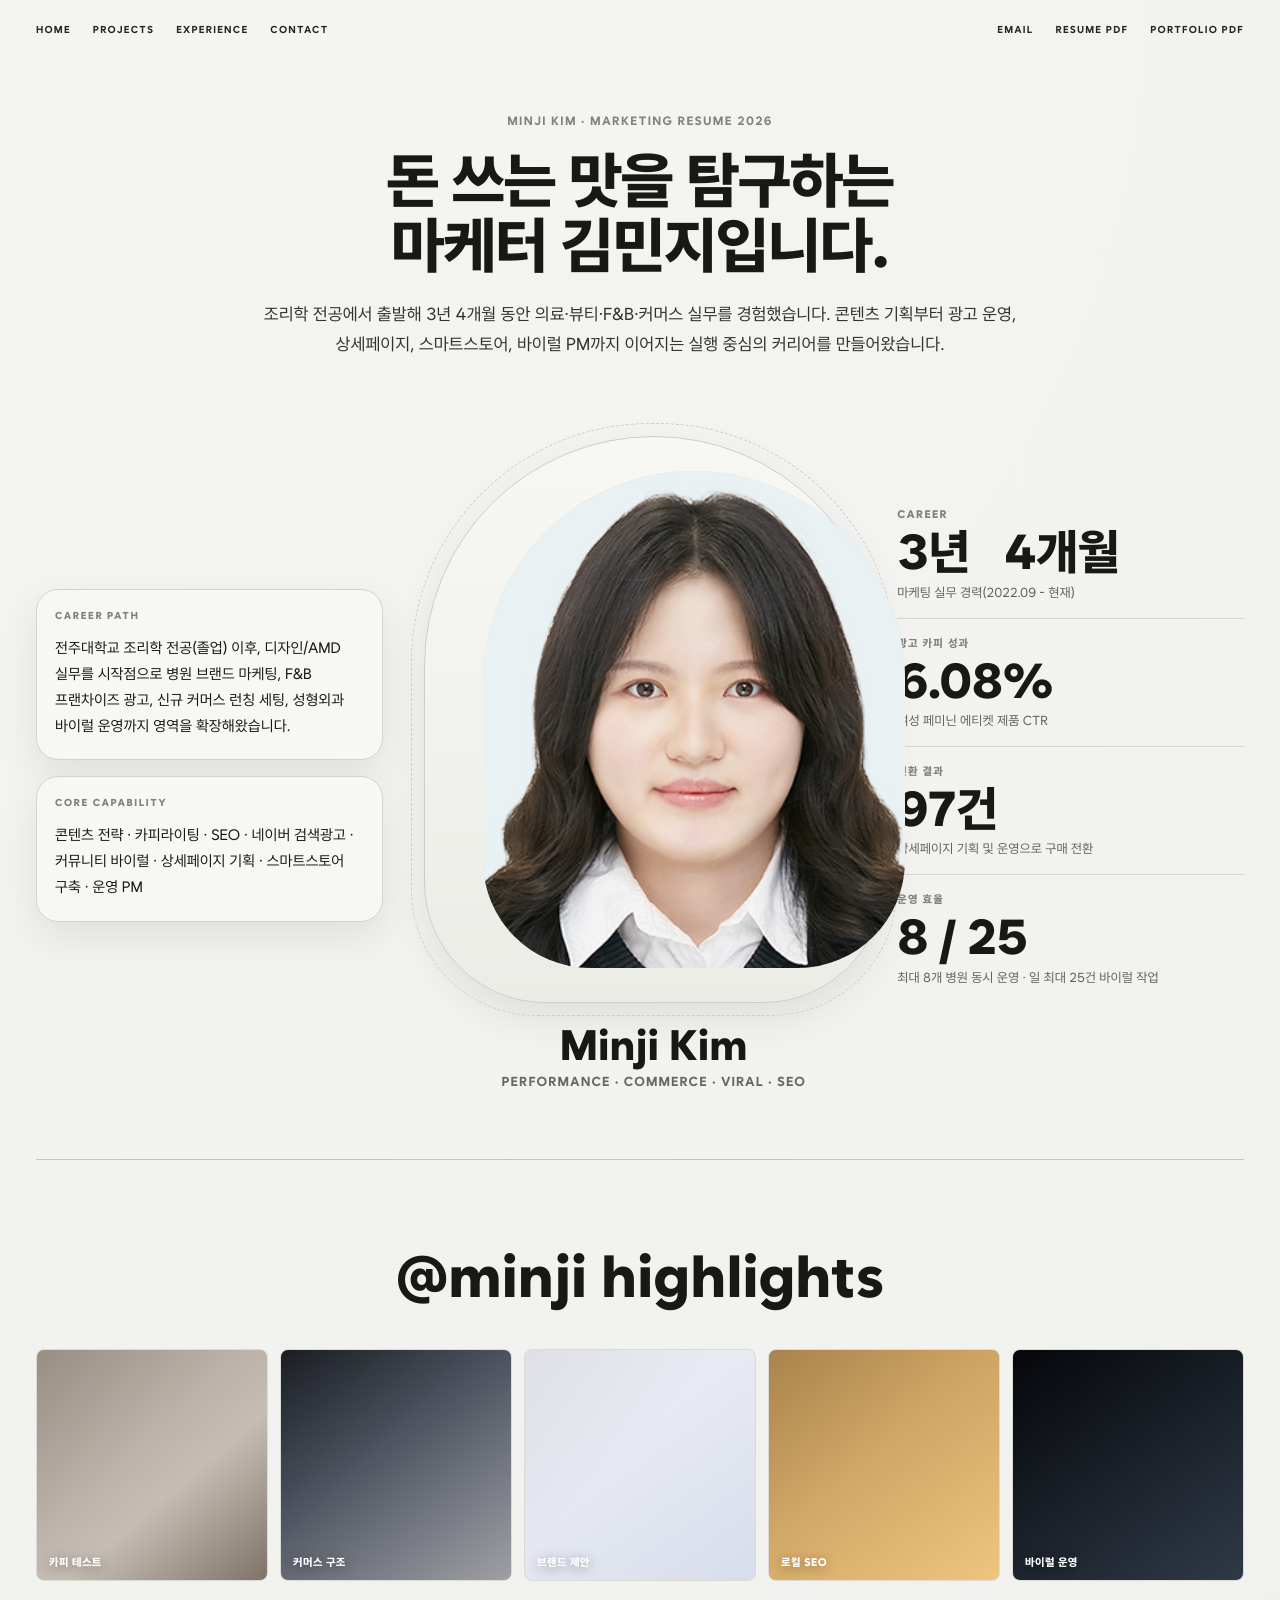
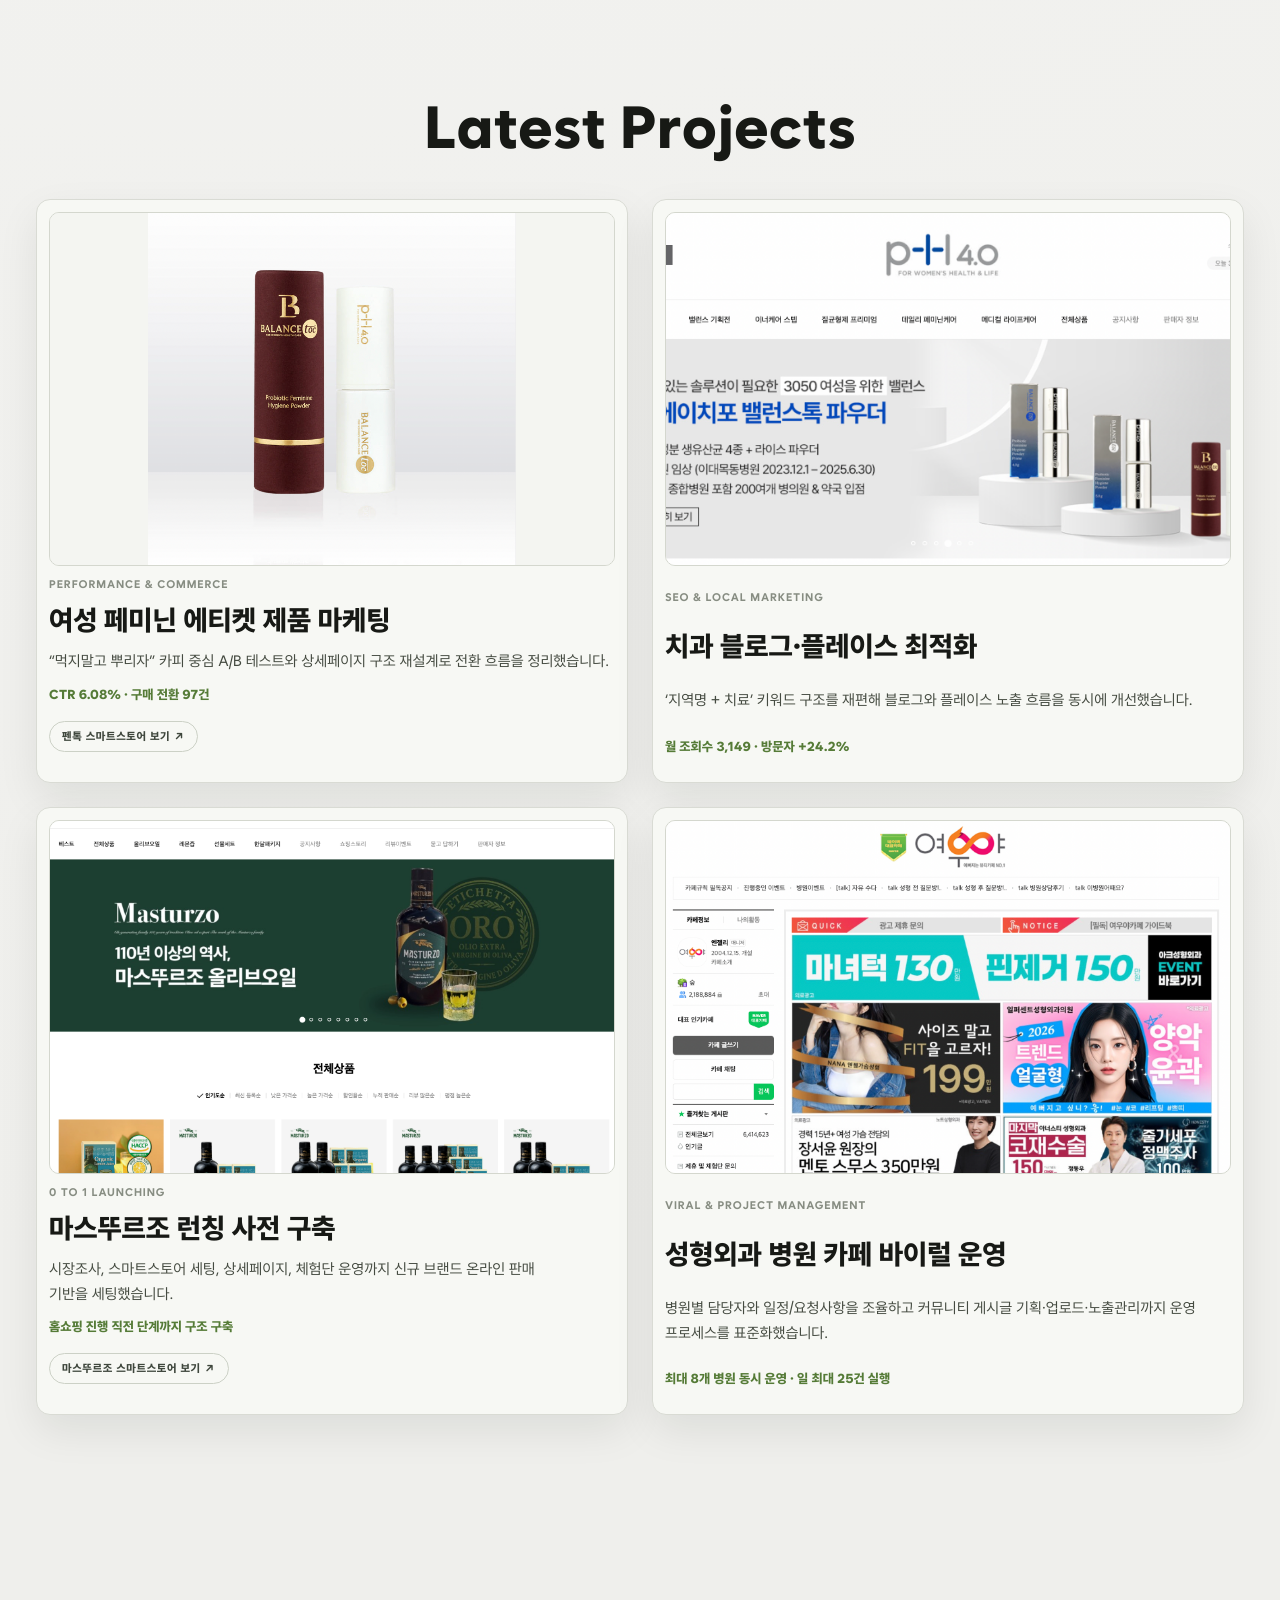
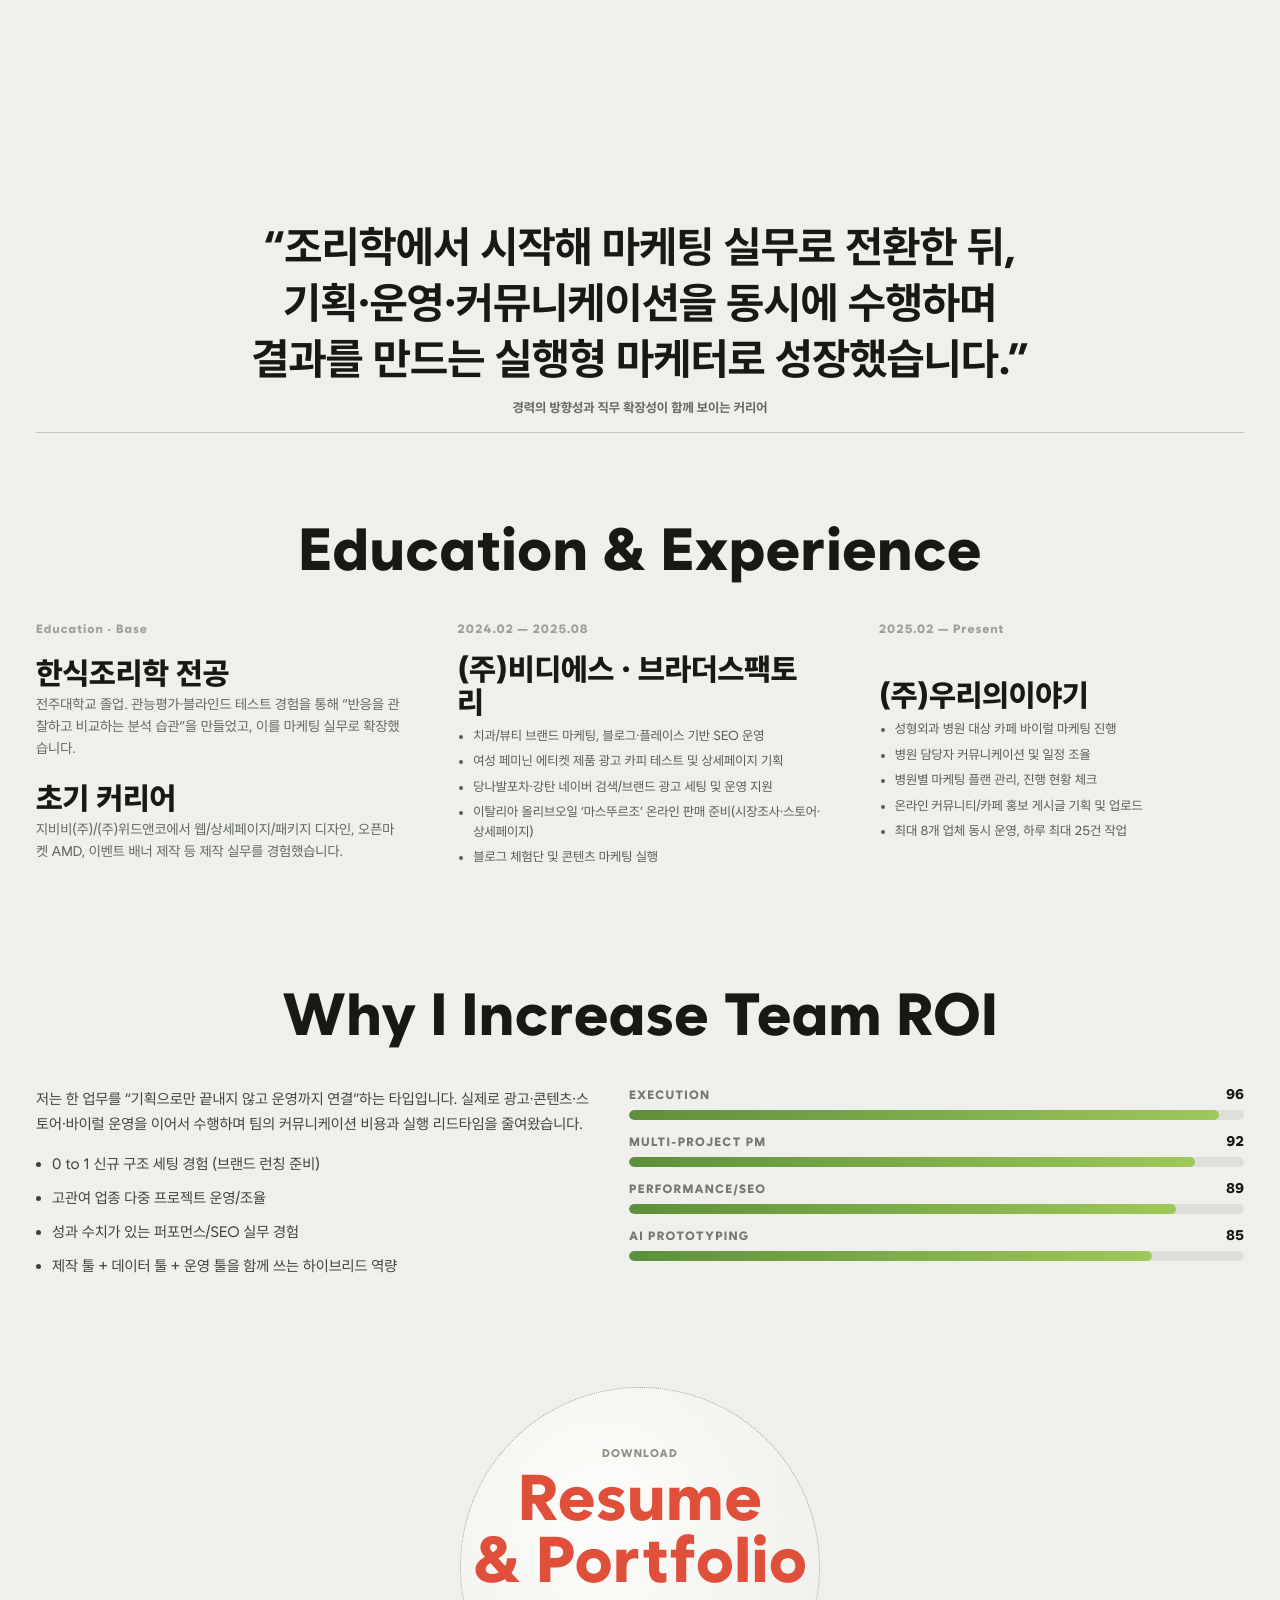
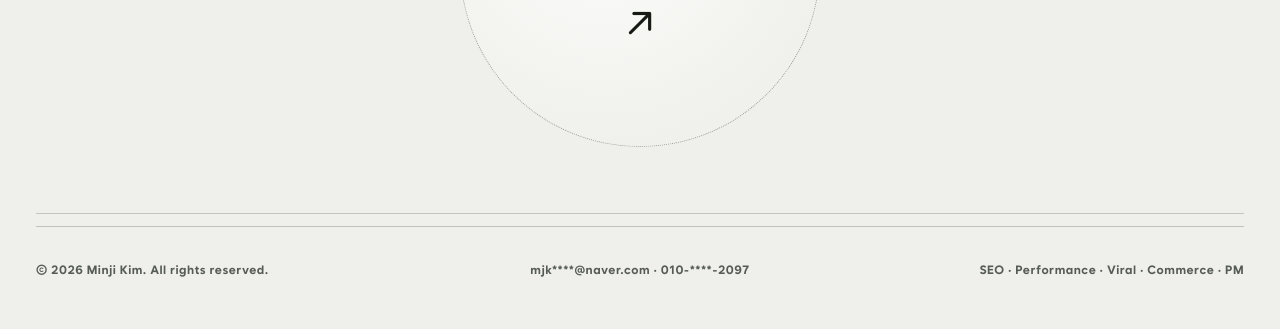
==== commit 67b8a155: "Add files via upload" ====
--- a/index.html
+++ b/index.html
@@ -3,874 +3,1379 @@
   <head>
     <meta charset="UTF-8" />
     <meta name="viewport" content="width=device-width, initial-scale=1.0" />
-    <meta name="build-id" content="lhtax-20260306-0235" />
-    <title>이현세무회계 프리미엄 브랜딩 제안서 | Turnkey haus</title>
+    <title>Minji Kim | Marketing Resume Portfolio 2026</title>
     <meta
       name="description"
-      content="이현세무회계 프리미엄 브랜딩 제안서. 화이트 미니멀, 3D 시각화, 월간 산출·온보딩·최종 견적까지 한 페이지로 정리한 실행형 제안서입니다."
+      content="마케터 김민지 포트폴리오. 퍼포먼스/SEO/커머스/바이럴 운영 경험과 성과를 담은 2026 이직용 웹 이력서."
     />
-    <link
-      rel="preload"
-      href="./assets/fonts/WantedSans-Regular.otf"
-      as="font"
-      type="font/otf"
-    />
-    <link
-      rel="preload"
-      href="./assets/fonts/WantedSans-Medium.otf"
-      as="font"
-      type="font/otf"
-    />
-    <link
-      rel="preload"
-      href="./assets/fonts/WantedSans-Bold.otf"
-      as="font"
-      type="font/otf"
-    />
-    <link
-      rel="preload"
-      href="./assets/img/turnkey-rebranding.png"
-      as="image"
-      type="image/png"
-    />
-    <link rel="stylesheet" href="./styles.css?v=20260306-0235" />
-    <link rel="stylesheet" href="./template-core.css?v=20260306-0235" />
+    <style>
+      @font-face {
+        font-family: "Wanted Sans";
+        src: url("./public/fonts/wanted/WantedSans-Regular.woff2") format("woff2");
+        font-weight: 400;
+        font-style: normal;
+        font-display: swap;
+      }
+
+      @font-face {
+        font-family: "Wanted Sans";
+        src: url("./public/fonts/wanted/WantedSans-Medium.woff2") format("woff2");
+        font-weight: 500;
+        font-style: normal;
+        font-display: swap;
+      }
+
+      @font-face {
+        font-family: "Wanted Sans";
+        src: url("./public/fonts/wanted/WantedSans-SemiBold.woff2") format("woff2");
+        font-weight: 600;
+        font-style: normal;
+        font-display: swap;
+      }
+
+      @font-face {
+        font-family: "Wanted Sans";
+        src: url("./public/fonts/wanted/WantedSans-Bold.woff2") format("woff2");
+        font-weight: 700;
+        font-style: normal;
+        font-display: swap;
+      }
+
+      @font-face {
+        font-family: "Wanted Sans";
+        src: url("./public/fonts/wanted/WantedSans-ExtraBold.woff2") format("woff2");
+        font-weight: 800;
+        font-style: normal;
+        font-display: swap;
+      }
+
+      @font-face {
+        font-family: "Wanted Sans";
+        src: url("./public/fonts/wanted/WantedSans-Black.woff2") format("woff2");
+        font-weight: 900;
+        font-style: normal;
+        font-display: swap;
+      }
+
+      @font-face {
+        font-family: "Wanted Sans";
+        src: url("./public/fonts/wanted/WantedSans-ExtraBlack.woff2") format("woff2");
+        font-weight: 950;
+        font-style: normal;
+        font-display: swap;
+      }
+
+      :root {
+        --bg: #efefec;
+        --panel: #f6f6f3;
+        --line: #b8b8b2;
+        --text: #171915;
+        --muted: #7f8379;
+        --accent: #df4f39;
+        --green: #557b37;
+        --shadow: 0 16px 40px rgba(18, 20, 18, 0.08);
+        --content-max: 1520px;
+      }
+
+      * {
+        box-sizing: border-box;
+      }
+
+      html {
+        scroll-behavior: smooth;
+      }
+
+      body {
+        margin: 0;
+        font-family: "Wanted Sans", sans-serif;
+        background: radial-gradient(circle at 20% 0%, #f4f4f2 0%, var(--bg) 55%);
+        color: var(--text);
+        -webkit-font-smoothing: antialiased;
+        text-rendering: geometricPrecision;
+      }
+
+      img {
+        max-width: 100%;
+        display: block;
+      }
+
+      a {
+        color: inherit;
+        text-decoration: none;
+      }
+
+      .container {
+        width: min(var(--content-max), calc(100% - 72px));
+        margin: 0 auto;
+      }
+
+      .top-nav {
+        display: flex;
+        justify-content: space-between;
+        align-items: center;
+        gap: 24px;
+        padding: 24px 0 10px;
+      }
+
+      .nav-links,
+      .nav-actions {
+        display: flex;
+        gap: 22px;
+        flex-wrap: wrap;
+      }
+
+      .nav-link {
+        font-size: 10px;
+        font-weight: 700;
+        letter-spacing: 0.12em;
+        text-transform: uppercase;
+        color: #222620;
+        position: relative;
+      }
+
+      .nav-link::after {
+        content: "";
+        position: absolute;
+        left: 0;
+        bottom: -4px;
+        width: 0;
+        height: 1px;
+        background: currentColor;
+        transition: width 0.25s ease;
+      }
+
+      .nav-link:hover::after {
+        width: 100%;
+      }
+
+      .hero {
+        text-align: center;
+        padding: 68px 0 46px;
+      }
+
+      .hero-label {
+        margin: 0;
+        font-size: 12px;
+        font-weight: 700;
+        letter-spacing: 0.11em;
+        text-transform: uppercase;
+        color: var(--muted);
+      }
+
+      .hero h1 {
+        margin: 20px auto 0;
+        max-width: 1040px;
+        font-family: "Wanted Sans", sans-serif;
+        font-size: clamp(48px, 4.8vw, 82px);
+        line-height: 1.06;
+        letter-spacing: -0.02em;
+        font-weight: 800;
+        word-break: keep-all;
+        text-wrap: balance;
+      }
+
+      .hero h1 span {
+        display: block;
+      }
+
+      .hero-sub {
+        margin: 22px auto 0;
+        max-width: 780px;
+        font-size: clamp(16px, 1.35vw, 22px);
+        line-height: 1.74;
+        color: #2f352d;
+        word-break: keep-all;
+        text-wrap: pretty;
+      }
+
+      .profile-block {
+        display: grid;
+        grid-template-columns: minmax(280px, 360px) minmax(380px, 520px) minmax(280px, 360px);
+        gap: 34px;
+        align-items: center;
+        justify-content: center;
+        padding: 30px 0 84px;
+      }
+
+      .profile-block > div:first-child,
+      .profile-block > div:last-child {
+        padding-top: 0;
+      }
+
+      .panel {
+        background: color-mix(in srgb, var(--panel) 86%, white 14%);
+        border: 1px solid color-mix(in srgb, var(--line) 62%, white 38%);
+        border-radius: 22px;
+        padding: 20px 18px;
+        box-shadow: var(--shadow);
+      }
+
+      .panel-title {
+        margin: 0 0 14px;
+        font-size: 10px;
+        font-weight: 800;
+        letter-spacing: 0.15em;
+        text-transform: uppercase;
+        color: #7f8379;
+      }
+
+      .panel p {
+        margin: 0;
+        font-size: 15px;
+        line-height: 1.72;
+        word-break: keep-all;
+      }
+
+      .panel + .panel {
+        margin-top: 16px;
+      }
+
+      .portrait-stack {
+        display: grid;
+        gap: 18px;
+        justify-items: center;
+      }
+
+      .portrait-shell {
+        width: min(460px, 100%);
+        aspect-ratio: 0.86 / 1;
+        border-radius: 240px 240px 126px 126px;
+        border: 1.5px solid color-mix(in srgb, var(--line) 72%, white 28%);
+        background: linear-gradient(180deg, #f7f7f4 0%, #ecece7 100%);
+        padding: 18px;
+        position: relative;
+        box-shadow: var(--shadow);
+      }
+
+      .portrait-shell::before {
+        content: "";
+        position: absolute;
+        inset: -14px;
+        border: 1px dashed color-mix(in srgb, var(--line) 70%, white 30%);
+        border-radius: inherit;
+      }
+
+      .portrait {
+        width: 100%;
+        height: 100%;
+        border-radius: 220px 220px 112px 112px;
+        overflow: hidden;
+        background: #d7dde0;
+      }
+
+      .portrait img {
+        width: 100%;
+        height: 100%;
+        object-fit: cover;
+        object-position: center 8%;
+        transform: scale(1.1);
+        transform-origin: center top;
+      }
+
+      .portrait-caption {
+        text-align: center;
+      }
+
+      .portrait-caption p {
+        margin: 0;
+      }
+
+      .portrait-caption .name {
+        font-family: "Wanted Sans", sans-serif;
+        font-size: clamp(38px, 3.3vw, 52px);
+        font-weight: 800;
+      }
+
+      .portrait-caption .role {
+        margin-top: 4px;
+        font-size: 13px;
+        font-weight: 700;
+        color: #62695f;
+        text-transform: uppercase;
+        letter-spacing: 0.08em;
+      }
+
+      .stat-list {
+        margin: 0;
+        padding: 0;
+        list-style: none;
+        display: grid;
+        gap: 18px;
+      }
+
+      .stat-item {
+        border-bottom: 1px solid color-mix(in srgb, var(--line) 60%, white 40%);
+        padding-bottom: 14px;
+      }
+
+      .stat-item:last-child {
+        border-bottom: 0;
+      }
+
+      .stat-label {
+        display: block;
+        font-size: 11px;
+        text-transform: uppercase;
+        letter-spacing: 0.11em;
+        color: #7f8379;
+        margin-bottom: 8px;
+        font-weight: 800;
+      }
+
+      .stat-value {
+        margin: 0;
+        font-family: "Wanted Sans", sans-serif;
+        font-size: clamp(44px, 3.8vw, 68px);
+        line-height: 0.95;
+        letter-spacing: -0.01em;
+        font-weight: 800;
+      }
+
+      .stat-spacer {
+        display: inline-block;
+        width: 0.24em;
+      }
+
+      .stat-desc {
+        margin: 8px 0 0;
+        font-size: 13px;
+        line-height: 1.55;
+        color: #5f655b;
+        word-break: keep-all;
+      }
+
+      .line {
+        height: 1px;
+        width: 100%;
+        background: color-mix(in srgb, var(--line) 82%, white 18%);
+      }
+
+      .section {
+        padding: 88px 0 30px;
+      }
+
+      .section-title {
+        text-align: center;
+        margin: 0 0 42px;
+        font-family: "Wanted Sans", sans-serif;
+        font-size: clamp(46px, 4.6vw, 68px);
+        line-height: 1;
+        font-weight: 800;
+      }
+
+      .showreel {
+        display: grid;
+        grid-template-columns: repeat(5, 1fr);
+        gap: 12px;
+      }
+
+      .showreel-item {
+        position: relative;
+        border-radius: 8px;
+        overflow: hidden;
+        aspect-ratio: 1 / 1;
+        border: 1px solid #d9dbd4;
+      }
+
+      .showreel-item::before {
+        content: "";
+        position: absolute;
+        inset: 0;
+        background: linear-gradient(135deg, rgba(0, 0, 0, 0.08), transparent 45%);
+      }
+
+      .showreel-item span {
+        position: absolute;
+        left: 12px;
+        bottom: 11px;
+        font-size: 11px;
+        font-weight: 800;
+        letter-spacing: 0.04em;
+        color: white;
+        text-shadow: 0 2px 12px rgba(0, 0, 0, 0.4);
+      }
+
+      .showreel-1 {
+        background: linear-gradient(140deg, #a49a8f 0%, #c5bdb4 60%, #7f7368 100%);
+      }
+
+      .showreel-2 {
+        background: linear-gradient(145deg, #1c2026 0%, #4d535f 42%, #9fa0a5 100%);
+      }
+
+      .showreel-3 {
+        background: linear-gradient(145deg, #f1f3f8 0%, #d8ddeb 100%);
+      }
+
+      .showreel-4 {
+        background: linear-gradient(145deg, #b88e53 0%, #efc47d 100%);
+      }
+
+      .showreel-5 {
+        background: linear-gradient(145deg, #06080b 0%, #2f3947 100%);
+      }
+
+      .project-grid {
+        display: grid;
+        grid-template-columns: repeat(2, minmax(0, 1fr));
+        gap: 24px;
+      }
+
+      .project-card {
+        display: grid;
+        gap: 12px;
+        border: 1px solid #d9dbd4;
+        border-radius: 14px;
+        padding: 12px 12px 14px;
+        background: #f7f8f4;
+        box-shadow: var(--shadow);
+      }
+
+      .project-thumb {
+        margin: 0;
+        border-radius: 10px;
+        border: 1px solid #d4d7ce;
+        aspect-ratio: 16 / 10;
+        overflow: hidden;
+        background: #ecefe8;
+      }
+
+      .project-thumb img {
+        width: 100%;
+        height: 100%;
+        object-fit: cover;
+        object-position: center;
+        transition: transform 0.35s ease;
+      }
+
+      .project-card:hover .project-thumb img {
+        transform: scale(1.02);
+      }
+
+      .project-thumb.fit-contain img {
+        object-fit: contain;
+        background: #f4f5f1;
+      }
+
+      .project-tag {
+        margin: 0;
+        font-size: 11px;
+        letter-spacing: 0.08em;
+        text-transform: uppercase;
+        color: #878d82;
+        font-weight: 700;
+      }
+
+      .project-title {
+        margin: 2px 0 0;
+        font-size: clamp(28px, 2.1vw, 38px);
+        line-height: 1.14;
+        font-family: "Wanted Sans", sans-serif;
+        font-weight: 800;
+        word-break: keep-all;
+        text-wrap: balance;
+      }
+
+      .project-copy {
+        margin: 0;
+        font-size: 15px;
+        line-height: 1.66;
+        color: #454b41;
+        word-break: keep-all;
+        text-wrap: pretty;
+      }
+
+      .project-metric {
+        margin: 2px 0 0;
+        font-size: 13px;
+        font-weight: 800;
+        color: var(--green);
+      }
+
+      .project-actions {
+        margin-top: 6px;
+      }
+
+      .project-link {
+        display: inline-flex;
+        align-items: center;
+        gap: 6px;
+        padding: 8px 12px;
+        border-radius: 999px;
+        border: 1px solid #ccd1c6;
+        background: #f7f8f4;
+        font-size: 11px;
+        font-weight: 800;
+        letter-spacing: 0.06em;
+        text-transform: uppercase;
+        color: #3f473d;
+        transition: background-color 0.2s ease, border-color 0.2s ease, transform 0.2s ease;
+      }
+
+      .project-link:hover {
+        background: #ecefe7;
+        border-color: #aeb7a8;
+        transform: translateY(-1px);
+      }
+
+      .quote {
+        margin: 82px auto 16px;
+        max-width: 980px;
+        text-align: center;
+      }
+
+      .quote p {
+        margin: 0;
+        font-family: "Wanted Sans", sans-serif;
+        font-size: clamp(34px, 3.4vw, 52px);
+        line-height: 1.28;
+        letter-spacing: -0.01em;
+        font-weight: 700;
+      }
+
+      .quote span {
+        margin-top: 14px;
+        display: inline-block;
+        font-size: 13px;
+        color: #646a60;
+        font-weight: 700;
+      }
+
+      .experience {
+        display: grid;
+        grid-template-columns: repeat(3, minmax(0, 1fr));
+        gap: 56px;
+        margin-top: 36px;
+      }
+
+      .timeline-col {
+        display: grid;
+        gap: 18px;
+      }
+
+      .timeline-year {
+        margin: 0;
+        font-size: 12px;
+        font-weight: 800;
+        letter-spacing: 0.08em;
+        color: #9aa095;
+      }
+
+      .timeline-item h3 {
+        margin: 0;
+        font-size: clamp(28px, 2.4vw, 36px);
+        line-height: 1.05;
+        font-family: "Wanted Sans", sans-serif;
+        font-weight: 800;
+      }
+
+      .timeline-item p {
+        margin: 5px 0 0;
+        font-size: 14px;
+        line-height: 1.56;
+        color: #60675d;
+      }
+
+      .timeline-item ul {
+        margin: 8px 0 0;
+        padding: 0 0 0 16px;
+        display: grid;
+        gap: 6px;
+      }
+
+      .timeline-item li {
+        font-size: 13px;
+        line-height: 1.5;
+        color: #555d53;
+      }
+
+      .leverage-wrap {
+        margin-top: 26px;
+        display: grid;
+        grid-template-columns: 1fr 1.1fr;
+        gap: 34px;
+        align-items: start;
+      }
+
+      .leverage-copy {
+        font-size: 15px;
+        line-height: 1.72;
+        color: #3c433b;
+      }
+
+      .leverage-copy p {
+        margin: 0;
+      }
+
+      .leverage-copy ul {
+        margin: 14px 0 0;
+        padding: 0 0 0 16px;
+      }
+
+      .leverage-copy li {
+        margin: 0 0 8px;
+      }
+
+      .bars {
+        display: grid;
+        gap: 14px;
+      }
+
+      .bar-item {
+        display: grid;
+        gap: 7px;
+      }
+
+      .bar-head {
+        display: flex;
+        justify-content: space-between;
+        align-items: baseline;
+      }
+
+      .bar-head span:first-child {
+        font-size: 12px;
+        text-transform: uppercase;
+        letter-spacing: 0.1em;
+        color: #72786d;
+        font-weight: 800;
+      }
+
+      .bar-head span:last-child {
+        font-size: 14px;
+        font-family: "Wanted Sans", sans-serif;
+        font-weight: 800;
+      }
+
+      .bar-track {
+        width: 100%;
+        height: 10px;
+        border-radius: 999px;
+        background: #dddfd8;
+        overflow: hidden;
+      }
+
+      .bar-fill {
+        width: 0;
+        height: 100%;
+        border-radius: 999px;
+        background: linear-gradient(90deg, #5d8f3c 0%, #9fc85a 100%);
+        transition: width 1.2s cubic-bezier(0.22, 1, 0.36, 1);
+      }
+
+      .cta-wrap {
+        text-align: center;
+        padding: 70px 0 46px;
+      }
+
+      .cta-circle {
+        margin: 0 auto;
+        width: min(360px, 82vw);
+        aspect-ratio: 1 / 1;
+        border-radius: 50%;
+        border: 1.5px dotted #9d9f98;
+        display: grid;
+        place-items: center;
+        background: radial-gradient(circle at 40% 35%, #fdfdfb 0%, #f0f0ed 72%);
+        transition: transform 0.35s ease;
+      }
+
+      .cta-circle:hover {
+        transform: translateY(-4px);
+      }
+
+      .cta-label {
+        margin: 0;
+        font-size: 11px;
+        font-weight: 800;
+        text-transform: uppercase;
+        letter-spacing: 0.1em;
+        color: #8b8f84;
+      }
+
+      .cta-main {
+        margin: 8px 0 0;
+        font-family: "Wanted Sans", sans-serif;
+        font-size: clamp(44px, 6vw, 64px);
+        line-height: 0.96;
+        color: var(--accent);
+        font-weight: 800;
+      }
+
+      .skill-cloud {
+        margin: 8px auto 0;
+        max-width: 1100px;
+        display: flex;
+        justify-content: center;
+        gap: 10px;
+        flex-wrap: wrap;
+      }
+
+      .skill-chip {
+        border: 1px solid #d6dbd1;
+        background: #f8f9f5;
+        border-radius: 999px;
+        padding: 8px 14px;
+        font-size: 12px;
+        font-weight: 700;
+        color: #475045;
+      }
+
+      .cta-arrow {
+        margin-top: 12px;
+        font-size: 42px;
+        line-height: 1;
+      }
+
+      .footer {
+        padding: 20px 0 40px;
+      }
+
+      .footer-row {
+        border-top: 1px solid color-mix(in srgb, var(--line) 86%, white 14%);
+        margin-top: 12px;
+        padding-top: 24px;
+        display: grid;
+        grid-template-columns: repeat(3, minmax(0, 1fr));
+        gap: 18px;
+        align-items: center;
+      }
+
+      .footer-item {
+        font-size: 12px;
+        color: #555c53;
+        font-weight: 700;
+        letter-spacing: 0.04em;
+      }
+
+      .footer-item.center {
+        text-align: center;
+      }
+
+      .footer-item.right {
+        text-align: right;
+      }
+
+      .reveal {
+        opacity: 0;
+        transform: translateY(24px);
+        transition: opacity 0.65s ease, transform 0.65s cubic-bezier(0.16, 1, 0.3, 1);
+      }
+
+      .reveal.is-visible {
+        opacity: 1;
+        transform: translateY(0);
+      }
+
+      @media (max-width: 1140px) {
+        .container {
+          width: min(var(--content-max), calc(100% - 40px));
+        }
+
+        .profile-block {
+          grid-template-columns: 1fr;
+          gap: 20px;
+          justify-items: stretch;
+          text-align: left;
+        }
+
+        .profile-block > div:first-child,
+        .profile-block > div:last-child {
+          padding-top: 0;
+        }
+
+        .profile-block > div {
+          width: min(640px, 100%);
+          margin: 0 auto;
+        }
+
+        .profile-block > div:nth-child(2) {
+          order: 1;
+          justify-self: center;
+        }
+
+        .profile-block > div:nth-child(3) {
+          order: 2;
+        }
+
+        .profile-block > div:nth-child(1) {
+          order: 3;
+        }
+
+        .portrait-caption {
+          text-align: center;
+        }
+
+        .stat-list {
+          width: 100%;
+        }
+
+        .stat-item {
+          padding-bottom: 16px;
+        }
+
+        .project-grid,
+        .experience,
+        .leverage-wrap {
+          grid-template-columns: 1fr;
+        }
+
+        .quote {
+          margin-top: 56px;
+        }
+      }
+
+      @media (max-width: 760px) {
+        .container {
+          width: min(var(--content-max), calc(100% - 22px));
+        }
+
+        .top-nav {
+          padding-top: 18px;
+        }
+
+        .nav-actions {
+          display: none;
+        }
+
+        .hero {
+          padding-top: 30px;
+        }
+
+        .hero h1 {
+          font-size: clamp(38px, 11.6vw, 54px);
+          line-height: 1.08;
+        }
+
+        .hero-sub {
+          margin-top: 16px;
+          font-size: 15px;
+          line-height: 1.76;
+        }
+
+        .panel p {
+          font-size: 13px;
+          line-height: 1.66;
+        }
+
+        .portrait-shell {
+          width: min(390px, 100%);
+          padding: 14px;
+        }
+
+        .stat-value {
+          font-size: clamp(40px, 12vw, 56px);
+        }
+
+        .project-grid {
+          grid-template-columns: 1fr;
+          gap: 18px;
+        }
+
+        .project-card {
+          padding: 12px 12px 14px;
+        }
+
+        .project-thumb {
+          aspect-ratio: 4 / 3;
+        }
+
+        .project-tag {
+          font-size: 10px;
+        }
+
+        .project-title {
+          font-size: 30px;
+        }
+
+        .project-copy {
+          font-size: 14px;
+        }
+
+        .project-link {
+          font-size: 10px;
+          letter-spacing: 0.04em;
+          padding: 8px 10px;
+        }
+
+        .section {
+          padding-top: 56px;
+        }
+
+        .showreel {
+          grid-template-columns: repeat(2, 1fr);
+        }
+
+        .showreel-item:last-child {
+          grid-column: span 2;
+          aspect-ratio: 2 / 1;
+        }
+
+        .footer-row {
+          grid-template-columns: 1fr;
+          text-align: center;
+        }
+
+        .footer-item.center,
+        .footer-item.right {
+          text-align: center;
+        }
+      }
+
+      @media (prefers-reduced-motion: reduce) {
+        html {
+          scroll-behavior: auto;
+        }
+
+        .reveal,
+        .bar-fill,
+        .cta-circle {
+          transition: none;
+        }
+      }
+    </style>
   </head>
   <body>
-    <div class="scroll-progress" aria-hidden="true">
-      <span id="progressBar"></span>
-    </div>
-
-    <header class="top-nav" aria-label="섹션 내비게이션">
-      <a class="brand" href="#hero" aria-label="Turnkey haus">
-        <img
-          class="brand__logo"
-          src="./assets/img/turnkey-rebranding.png"
-          alt="Turnkey haus by TKDG"
-        />
-      </a>
-      <button
-        class="top-nav__toggle"
-        id="navToggle"
-        type="button"
-        aria-label="메뉴 열기"
-        aria-controls="topMenu"
-        aria-expanded="false"
-      >
-        <span></span>
-        <span></span>
-        <span></span>
-      </button>
-      <nav class="top-nav__menu" id="topMenu">
-        <a href="#s1">핵심 진단</a>
-        <a href="#s2">2트랙 전략</a>
-        <a href="#s3">온보딩</a>
-        <a href="#s4">전환 퍼널</a>
-        <a href="#s5">차별화 근거</a>
-        <a href="#s7">견적안</a>
-        <a href="#s9">결론</a>
-      </nav>
-    </header>
-
-    <aside class="side-nav" id="sideNav" aria-label="섹션 빠른 이동"></aside>
-
-    <main class="page">
-      <section
-        id="hero"
-        class="section hero reveal"
-        data-mark="TURNKEY"
-       
-        data-nav="메인"
-      >
-        <div class="hero-grid">
-          <div class="hero-copy">
-            <p class="hero__kicker">Premium Tax Branding Proposal</p>
-            <h1 class="hero__headline">
-              <span class="hero__line hero__line--accent">이제, 현명하게</span>
-              <span class="hero__line">세무 관리 받으세요.</span>
-            </h1>
-            <p class="hero__sub">
-              이현세무회계의 전문성을 대중의 언어로 번역하여<br />
-              브랜딩 콘텐츠로 실제 잠재 고객과 라포를 형성합니다.
-            </p>
-            <a class="hero-cta" href="#s1">실행안 보기</a>
-            <div class="hero-proof">
-              <span class="pill">공장형이 아닌 1:1 파트너십</span>
-              <span class="pill">기장 + WM 2-Track 전략</span>
-              <span class="pill">월 2회 촬영 기반 OSMU</span>
-            </div>
-          </div>
-
-          <aside class="hero-stats" aria-label="핵심 수치">
-            <article class="hero-stat">
-              <p>월간 롱폼</p>
-              <strong data-count-to="8" data-count-suffix="편">8편</strong>
-            </article>
-            <article class="hero-stat">
-              <p>월간 숏폼</p>
-              <strong data-count-to="32" data-count-suffix="편">32편</strong>
-            </article>
-            <article class="hero-stat">
-              <p>네이버 블로그</p>
-              <strong data-count-to="8" data-count-suffix="건">8건</strong>
-            </article>
-            <article class="hero-stat">
-              <p>월 청구 금액 (VAT 포함)</p>
-              <strong data-count-to="825" data-count-suffix="만원" data-count-duration="1100">825만원</strong>
-            </article>
-          </aside>
+    <div class="container">
+      <header class="top-nav reveal">
+        <nav class="nav-links" aria-label="메인 탐색">
+          <a class="nav-link" href="#home">Home</a>
+          <a class="nav-link" href="#projects">Projects</a>
+          <a class="nav-link" href="#experience">Experience</a>
+          <a class="nav-link" href="#contact">Contact</a>
+        </nav>
+        <div class="nav-actions">
+          <a class="nav-link" href="mailto:mjk8410@naver.com">Email</a>
+          <a class="nav-link" href="./public/docs/minji_resume.pdf" target="_blank" rel="noreferrer">Resume PDF</a>
+          <a class="nav-link" href="./public/docs/minji_marketing_portfolio.pdf" target="_blank" rel="noreferrer">Portfolio PDF</a>
         </div>
+      </header>
+
+      <section id="home" class="hero reveal">
+        <p class="hero-label">Minji Kim · Marketing Resume 2026</p>
+        <h1>
+          <span>돈 쓰는 맛을 탐구하는</span>
+          <span>마케터 김민지입니다.</span>
+        </h1>
+        <p class="hero-sub">
+          조리학 전공에서 출발해 3년 4개월 동안 의료·뷰티·F&B·커머스 실무를 경험했습니다.
+          콘텐츠 기획부터 광고 운영, 상세페이지, 스마트스토어, 바이럴 PM까지 이어지는
+          실행 중심의 커리어를 만들어왔습니다.
+        </p>
       </section>
 
-      <section
-        id="s1"
-        class="section reveal"
-        data-mark="TARGET"
-       
-        data-nav="타겟"
-      >
-        <header class="section-head">
-          <p class="section-head__num">01</p>
-          <h2>핵심 타겟과 메시지: 공장형 세무사의 한계를 느낀 분들을 모십니다</h2>
-        </header>
-
-        <div class="ab">
-          <article class="ab-card ab-card--asis">
-            <p class="ab-card__tag">AS-IS</p>
-            <h3>저렴한 공장형 세무사무소나 세무 SaaS 툴에 맡겨보셔도 좋습니다.</h3>
+      <section class="profile-block reveal">
+        <div>
+          <article class="panel">
+            <h2 class="panel-title">Career Path</h2>
             <p>
-              초기엔 합리적으로 느껴질 수 있습니다. 하지만 기계적인 처리와
-              덤핑 수수료 중심 구조는 개별 비즈니스 맥락을 놓치기 쉽습니다.
+              전주대학교 조리학 전공(졸업) 이후, 디자인/AMD 실무를 시작점으로
+              병원 브랜드 마케팅, F&B 프랜차이즈 광고, 신규 커머스 런칭 세팅,
+              성형외과 바이럴 운영까지 영역을 확장해왔습니다.
             </p>
           </article>
-
-          <article class="ab-card ab-card--tobe">
-            <p class="ab-card__tag">TO-BE</p>
-            <h3>하지만 결국 불편함을 느끼고 한계에 부딪히게 됩니다.</h3>
+          <article class="panel">
+            <h2 class="panel-title">Core Capability</h2>
             <p>
-              매출 성장, 법인 리스크, 자산 전략이 동시에 얽히는 순간부터는
-              결국 <strong>진짜 실력 있는 세무사</strong>, 즉 비즈니스 파트너가
-              필요합니다.
+              콘텐츠 전략 · 카피라이팅 · SEO · 네이버 검색광고 · 커뮤니티 바이럴 ·
+              상세페이지 기획 · 스마트스토어 구축 · 운영 PM
             </p>
           </article>
         </div>
 
-        <p class="note">
-          이현세무회계 콘텐츠는 바로 이 불만족을 경험한 고관여 대표님들을
-          정밀 타겟팅합니다.
-        </p>
+        <div class="portrait-stack">
+          <div class="portrait-shell">
+            <figure class="portrait">
+              <img
+                id="profile-photo"
+                src="./profile-photo.jpg"
+                alt="마케터 김민지 증명사진"
+                loading="eager"
+              />
+            </figure>
+          </div>
+          <div class="portrait-caption">
+            <p class="name">Minji Kim</p>
+            <p class="role">Performance · Commerce · Viral · SEO</p>
+          </div>
+        </div>
+
+        <div>
+          <ul class="stat-list">
+            <li class="stat-item">
+              <span class="stat-label">Career</span>
+              <p class="stat-value">
+                <span data-count="3" data-suffix="년">0년</span>
+                <span class="stat-spacer" aria-hidden="true"></span>
+                <span data-count="4" data-suffix="개월">0개월</span>
+              </p>
+              <p class="stat-desc">마케팅 실무 경력(2022.09 - 현재)</p>
+            </li>
+            <li class="stat-item">
+              <span class="stat-label">광고 카피 성과</span>
+              <p class="stat-value">
+                <span data-count="6.08" data-decimals="2" data-suffix="%">0.00%</span>
+              </p>
+              <p class="stat-desc">여성 페미닌 에티켓 제품 CTR</p>
+            </li>
+            <li class="stat-item">
+              <span class="stat-label">전환 결과</span>
+              <p class="stat-value">
+                <span data-count="97" data-suffix="건">0건</span>
+              </p>
+              <p class="stat-desc">상세페이지 기획 및 운영으로 구매 전환</p>
+            </li>
+            <li class="stat-item">
+              <span class="stat-label">운영 효율</span>
+              <p class="stat-value">
+                <span data-count="8">0</span>
+                /
+                <span data-count="25">0</span>
+              </p>
+              <p class="stat-desc">최대 8개 병원 동시 운영 · 일 최대 25건 바이럴 작업</p>
+            </li>
+          </ul>
+        </div>
       </section>
 
-      <section
-        id="s2"
-        class="section reveal"
-        data-mark="TRACK"
-       
-        data-nav="2트랙"
-      >
-        <header class="section-head">
-          <p class="section-head__num">02</p>
-          <h2>콘텐츠 차별화: 젊은 두 세무사의 완벽한 2-Track 전문성</h2>
-        </header>
-        <p class="note note--top">
-          억지스러운 예능형 밈(Meme)은 배제하고, 오프라인 상담의 진정성과
-          실전 문제 해결 과정을 중심으로 구성합니다.
-        </p>
-
-        <div class="tracks">
-          <article class="track-card track-card--foundation">
-            <div class="track-card__icon" aria-hidden="true">
-              <svg
-                class="track-card__icon-svg"
-                viewBox="0 0 24 24"
-                fill="none"
-                xmlns="http://www.w3.org/2000/svg"
+      <div class="line"></div>
+
+      <section class="section reveal" aria-label="하이라이트 이미지">
+        <h2 class="section-title">@minji highlights</h2>
+        <div class="showreel">
+          <article class="showreel-item showreel-1"><span>카피 테스트</span></article>
+          <article class="showreel-item showreel-2"><span>커머스 구조</span></article>
+          <article class="showreel-item showreel-3"><span>브랜드 제안</span></article>
+          <article class="showreel-item showreel-4"><span>로컬 SEO</span></article>
+          <article class="showreel-item showreel-5"><span>바이럴 운영</span></article>
+        </div>
+      </section>
+
+      <section id="projects" class="section reveal">
+        <h2 class="section-title">Latest Projects</h2>
+        <div class="project-grid">
+          <article class="project-card">
+            <figure class="project-thumb fit-contain">
+              <img
+                src="./public/images/projects/ph40-product.png"
+                alt="펜톡 여성청결제 제품 이미지"
+                loading="lazy"
+              />
+            </figure>
+            <p class="project-tag">Performance & Commerce</p>
+            <h3 class="project-title">여성 페미닌 에티켓 제품 마케팅</h3>
+            <p class="project-copy">
+              “먹지말고 뿌리자” 카피 중심 A/B 테스트와 상세페이지 구조 재설계로 전환 흐름을 정리했습니다.
+            </p>
+            <p class="project-metric">CTR 6.08% · 구매 전환 97건</p>
+            <p class="project-actions">
+              <a
+                class="project-link"
+                href="https://smartstore.naver.com/gbb21"
+                target="_blank"
+                rel="noreferrer"
               >
-                <rect x="3" y="4" width="8.5" height="16" rx="2.2" />
-                <rect x="12.5" y="4" width="8.5" height="16" rx="2.2" />
-                <path d="M12 5v15" />
-              </svg>
-            </div>
-            <p class="track-card__label">Track 1</p>
-            <h3>최문정 세무사 · 기장 전문</h3>
-            <p>
-              사업의 기초가 되는 기장을 친절하고 명확하게 풀어내는 실전
-              가이드. 대표님이 바로 행동할 수 있는 언어로 전달합니다.
+                펜톡 스마트스토어 보기 ↗
+              </a>
             </p>
           </article>
 
-          <article class="track-card track-card--deep">
-            <div class="track-card__icon" aria-hidden="true">
-              <svg
-                class="track-card__icon-svg"
-                viewBox="0 0 24 24"
-                fill="none"
-                xmlns="http://www.w3.org/2000/svg"
+          <article class="project-card">
+            <figure class="project-thumb">
+              <img
+                src="./public/images/projects/ph40-store.png"
+                alt="펜톡 스마트스토어 메인 페이지"
+                loading="lazy"
+              />
+            </figure>
+            <p class="project-tag">SEO & Local Marketing</p>
+            <h3 class="project-title">치과 블로그·플레이스 최적화</h3>
+            <p class="project-copy">
+              ‘지역명 + 치료’ 키워드 구조를 재편해 블로그와 플레이스 노출 흐름을 동시에 개선했습니다.
+            </p>
+            <p class="project-metric">월 조회수 3,149 · 방문자 +24.2%</p>
+          </article>
+
+          <article class="project-card">
+            <figure class="project-thumb">
+              <img
+                src="./public/images/projects/masturzo-store.png"
+                alt="마스뚜르조 스마트스토어 메인 페이지"
+                loading="lazy"
+              />
+            </figure>
+            <p class="project-tag">0 to 1 Launching</p>
+            <h3 class="project-title">마스뚜르조 런칭 사전 구축</h3>
+            <p class="project-copy">
+              시장조사, 스마트스토어 세팅, 상세페이지, 체험단 운영까지 신규 브랜드 온라인 판매 기반을 세팅했습니다.
+            </p>
+            <p class="project-metric">홈쇼핑 진행 직전 단계까지 구조 구축</p>
+            <p class="project-actions">
+              <a
+                class="project-link"
+                href="https://smartstore.naver.com/masturzo_kr"
+                target="_blank"
+                rel="noreferrer"
               >
-                <circle cx="12" cy="6.8" r="2.4" />
-                <path d="M9 20h6" />
-                <path
-                  d="M8.2 20c0-2.2 1-3.9 2-4.9.6-.6.8-1.5.6-2.3l-.4-1.6h3.2l-.4 1.6c-.2.8 0 1.7.6 2.3 1 1 2 2.7 2 4.9"
-                />
-              </svg>
-            </div>
-            <p class="track-card__label">Track 2</p>
-            <h3>최형준 세무사 · WM/컨설팅 전문</h3>
-            <p>
-              사업자 설립, 매출 성장, 법인 세팅, 상속·증여까지 비즈니스
-              생애주기에 맞춘 깊이 있는 자산관리(WM) 전략을 제시합니다.
+                마스뚜르조 스마트스토어 보기 ↗
+              </a>
             </p>
           </article>
+
+          <article class="project-card">
+            <figure class="project-thumb">
+              <img
+                src="./public/images/projects/yeouya-cafe.png"
+                alt="여우야 카페 바이럴 운영 화면"
+                loading="lazy"
+              />
+            </figure>
+            <p class="project-tag">Viral & Project Management</p>
+            <h3 class="project-title">성형외과 병원 카페 바이럴 운영</h3>
+            <p class="project-copy">
+              병원별 담당자와 일정/요청사항을 조율하고 커뮤니티 게시글 기획·업로드·노출관리까지
+              운영 프로세스를 표준화했습니다.
+            </p>
+            <p class="project-metric">최대 8개 병원 동시 운영 · 일 최대 25건 실행</p>
+          </article>
         </div>
-
-        <div class="sub-block">
-          <h3>최문정 세무사 콘텐츠 주제 로드맵 (Foundation)</h3>
-          <div class="mini-grid mini-grid--3">
-            <article>
-              <p>초기 기장 세팅</p>
-              <span>신규 사업자 기장 시작 체크리스트와 첫 달 운영 기준</span>
+      </section>
+
+      <section class="section reveal" aria-label="기술 및 툴 역량">
+        <h2 class="section-title">Skill Stack</h2>
+        <div class="skill-cloud">
+          <span class="skill-chip">Microsoft Excel</span>
+          <span class="skill-chip">Google Analytics</span>
+          <span class="skill-chip">Adobe Photoshop</span>
+          <span class="skill-chip">Adobe InDesign</span>
+          <span class="skill-chip">Adobe Illustrator</span>
+          <span class="skill-chip">Microsoft PowerPoint</span>
+          <span class="skill-chip">네이버 검색광고</span>
+          <span class="skill-chip">SEO / 블로그 운영</span>
+          <span class="skill-chip">카페 바이럴 운영</span>
+          <span class="skill-chip">스마트스토어 세팅</span>
+          <span class="skill-chip">상세페이지 기획</span>
+          <span class="skill-chip">콘텐츠 카피라이팅</span>
+        </div>
+      </section>
+
+      <section class="quote reveal" aria-label="추천 문구">
+        <p>
+          “조리학에서 시작해 마케팅 실무로 전환한 뒤, <br />
+          기획·운영·커뮤니케이션을 동시에 수행하며 <br />
+          결과를 만드는 실행형 마케터로 성장했습니다.”
+        </p>
+        <span>경력의 방향성과 직무 확장성이 함께 보이는 커리어</span>
+      </section>
+
+      <div class="line"></div>
+
+      <section id="experience" class="section reveal">
+        <h2 class="section-title">Education & Experience</h2>
+        <div class="experience">
+          <div class="timeline-col">
+            <p class="timeline-year">Education · Base</p>
+            <article class="timeline-item">
+              <h3>한식조리학 전공</h3>
+              <p>
+                전주대학교 졸업. 관능평가·블라인드 테스트 경험을 통해
+                “반응을 관찰하고 비교하는 분석 습관”을 만들었고, 이를 마케팅 실무로 확장했습니다.
+              </p>
             </article>
-            <article>
-              <p>매입·매출 증빙 관리</p>
-              <span>누락/오처리를 줄이는 증빙 수집·정리 실무 루틴</span>
-            </article>
-            <article>
-              <p>부가세 신고 실전</p>
-              <span>업종별 흔한 실수와 신고 전 반드시 확인할 항목</span>
-            </article>
-            <article>
-              <p>원천세·4대보험 기본</p>
-              <span>대표·직원 급여 처리 시 필수 점검 포인트 정리</span>
-            </article>
-            <article>
-              <p>자금흐름 기반 절세</p>
-              <span>무리한 절세보다 안전한 비용처리 구조 설계</span>
-            </article>
-            <article>
-              <p>상담 사례형 Q&A</p>
-              <span>대표님이 자주 묻는 기장 이슈를 케이스 중심으로 설명</span>
+            <article class="timeline-item">
+              <h3>초기 커리어</h3>
+              <p>
+                지비비(주)/(주)위드앤코에서 웹/상세페이지/패키지 디자인, 오픈마켓 AMD,
+                이벤트 배너 제작 등 제작 실무를 경험했습니다.
+              </p>
             </article>
           </div>
-        </div>
-
-        <div class="sub-block">
-          <h3>최형준 세무사 WM 콘텐츠 주제 로드맵 (Deep Consulting)</h3>
-          <div class="mini-grid mini-grid--3">
-            <article>
-              <p>법인 전환 타이밍</p>
-              <span>개인사업자 → 법인 전환 의사결정 체크리스트</span>
+
+          <div class="timeline-col">
+            <p class="timeline-year">2024.02 — 2025.08</p>
+            <article class="timeline-item">
+              <h3>(주)비디에스 · 브라더스팩토리</h3>
+              <ul>
+                <li>치과/뷰티 브랜드 마케팅, 블로그·플레이스 기반 SEO 운영</li>
+                <li>여성 페미닌 에티켓 제품 광고 카피 테스트 및 상세페이지 기획</li>
+                <li>당나발포차·강탄 네이버 검색/브랜드 광고 세팅 및 운영 지원</li>
+                <li>이탈리아 올리브오일 ‘마스뚜르조’ 온라인 판매 준비(시장조사·스토어·상세페이지)</li>
+                <li>블로그 체험단 및 콘텐츠 마케팅 실행</li>
+              </ul>
             </article>
-            <article>
-              <p>대표자 보수/배당</p>
-              <span>세금/현금흐름 균형 설계 프레임</span>
-            </article>
-            <article>
-              <p>가족 자산 이전</p>
-              <span>상속·증여 시나리오별 리스크 관리</span>
-            </article>
-            <article>
-              <p>법인 자산관리</p>
-              <span>법인자금/대표자산 분리 운용 원칙</span>
-            </article>
-            <article>
-              <p>VVIP 절세전략</p>
-              <span>고소득·고자산 고객 맞춤 구조 설계</span>
-            </article>
-            <article>
-              <p>실전 케이스 스터디</p>
-              <span>실무 상담 과정 기반 의사결정 스토리</span>
+          </div>
+
+          <div class="timeline-col">
+            <p class="timeline-year">2025.02 — Present</p>
+            <article class="timeline-item">
+              <h3>(주)우리의이야기</h3>
+              <ul>
+                <li>성형외과 병원 대상 카페 바이럴 마케팅 진행</li>
+                <li>병원 담당자 커뮤니케이션 및 일정 조율</li>
+                <li>병원별 마케팅 플랜 관리, 진행 현황 체크</li>
+                <li>온라인 커뮤니티/카페 홍보 게시글 기획 및 업로드</li>
+                <li>최대 8개 업체 동시 운영, 하루 최대 25건 작업</li>
+              </ul>
             </article>
           </div>
         </div>
       </section>
 
-      <section
-        id="s3"
-        class="section reveal"
-        data-mark="TIMELINE"
-       
-        data-nav="온보딩"
-      >
-        <header class="section-head">
-          <p class="section-head__num">03</p>
-          <h2>1개월 온보딩 타임라인: 계약 직후 첫 한 달의 여정</h2>
-        </header>
-
-        <p class="note note--center">
-          계약 즉시, 가장 빠르고 정확하게 채널의 뼈대를 세웁니다.
-        </p>
-
-        <div class="timeline">
-          <article class="timeline-step">
-            <h3>Week 1</h3>
-            <p>채널 기획 및 세팅: 타겟 키워드 분석 및 블랙/민트 톤앤매너 정립</p>
-          </article>
-          <article class="timeline-step">
-            <h3>Week 2</h3>
-            <p>대본 기획 및 리허설: 2-Track 전략 기반 첫 달 분량 대본 설계</p>
-          </article>
-          <article class="timeline-step">
-            <h3>Week 3</h3>
-            <p>첫 집중 촬영: 사무실/스튜디오에서 2~3시간 압축 촬영 진행</p>
-          </article>
-          <article class="timeline-step">
-            <h3>Week 4</h3>
-            <p>편집 및 채널 오픈: 롱폼·숏폼·블로그 동시 발행 및 A/B 테스트</p>
-          </article>
-        </div>
-
-        <div class="sub-block">
-          <h3>온보딩 단계별 상세 실행 &amp; 세무사님 준비사항</h3>
-          <div class="mini-grid mini-grid--2">
-            <article>
-              <p>Week 1 준비자료</p>
-              <span>자주 받는 상담 질문 20개, 대표 사례 5개, 타깃 고객군 정의</span>
+      <section class="section reveal" aria-label="연봉 협상 포인트">
+        <h2 class="section-title">Why I Increase Team ROI</h2>
+        <div class="leverage-wrap">
+          <div class="leverage-copy">
+            <p>
+              저는 한 업무를 “기획으로만 끝내지 않고 운영까지 연결”하는 타입입니다.
+              실제로 광고·콘텐츠·스토어·바이럴 운영을 이어서 수행하며
+              팀의 커뮤니케이션 비용과 실행 리드타임을 줄여왔습니다.
+            </p>
+            <ul>
+              <li>0 to 1 신규 구조 세팅 경험 (브랜드 런칭 준비)</li>
+              <li>고관여 업종 다중 프로젝트 운영/조율</li>
+              <li>성과 수치가 있는 퍼포먼스/SEO 실무 경험</li>
+              <li>제작 툴 + 데이터 툴 + 운영 툴을 함께 쓰는 하이브리드 역량</li>
+            </ul>
+          </div>
+          <div class="bars" id="skill-bars">
+            <article class="bar-item">
+              <div class="bar-head"><span>Execution</span><span>96</span></div>
+              <div class="bar-track"><div class="bar-fill" data-width="96"></div></div>
             </article>
-            <article>
-              <p>Week 2 대본 가이드</p>
-              <span>
-                문제 상황 → 의사결정 포인트 → 실무 해결 절차 → CTA 순으로
-                3분/8분 템플릿 작성
-              </span>
+            <article class="bar-item">
+              <div class="bar-head"><span>Multi-Project PM</span><span>92</span></div>
+              <div class="bar-track"><div class="bar-fill" data-width="92"></div></div>
             </article>
-            <article>
-              <p>Week 3 촬영 운영</p>
-              <span>
-                2~3시간 내 2-Track 동시 촬영, 롱폼 원본 확보 후 숏폼 분해 가능한
-                구조로 촬영
-              </span>
+            <article class="bar-item">
+              <div class="bar-head"><span>Performance/SEO</span><span>89</span></div>
+              <div class="bar-track"><div class="bar-fill" data-width="89"></div></div>
             </article>
-            <article>
-              <p>Week 4 검수/오픈</p>
-              <span>
-                썸네일 2안 A/B 테스트, 블로그 동시 발행, 초기 댓글/문의 대응
-                시나리오 적용
-              </span>
+            <article class="bar-item">
+              <div class="bar-head"><span>AI Prototyping</span><span>85</span></div>
+              <div class="bar-track"><div class="bar-fill" data-width="85"></div></div>
             </article>
           </div>
         </div>
       </section>
 
-      <section
-        id="s4"
-        class="section reveal"
-        data-mark="OSMU"
-       
-        data-nav="퍼널"
-      >
-        <header class="section-head">
-          <p class="section-head__num">04</p>
-          <h2>월간 생산력: 1달 최대 효율의 산출물</h2>
-        </header>
-
-        <div class="funnel-wrap">
-          <div class="funnel" aria-hidden="true">
-            <span class="funnel-layer l1"><em>탐색</em><b>Traffic</b></span>
-            <span class="funnel-layer l2"><em>가치 공감</em><b>Consideration</b></span>
-            <span class="funnel-layer l3"><em>믿음 형성</em><b>Trust</b></span>
-            <span class="funnel-layer l4"><em>결제 전환</em><b>Conversion</b></span>
-            <span class="funnel-layer l5"><em>장기 동행</em><b>Retention</b></span>
+      <section id="contact" class="cta-wrap reveal">
+        <a class="cta-circle" href="./public/docs/minji_resume.pdf" target="_blank" rel="noreferrer" aria-label="김민지 이력서 보기">
+          <div>
+            <p class="cta-label">Download</p>
+            <p class="cta-main">
+              Resume<br />
+              & Portfolio
+            </p>
+            <p class="cta-arrow">↗</p>
           </div>
-          <p class="funnel-caption">
-            도달된 트래픽이 신뢰를 거쳐 기장 수임 전환으로 모이는 3D 퍼널
-          </p>
+        </a>
+      </section>
+
+      <footer class="footer">
+        <div class="line"></div>
+        <div class="footer-row">
+          <p class="footer-item">© 2026 Minji Kim. All rights reserved.</p>
+          <p class="footer-item center">mjk****@naver.com · 010-****-2097</p>
+          <p class="footer-item right">SEO · Performance · Viral · Commerce · PM</p>
         </div>
-
-        <div class="funnel-stages">
-          <article>
-            <p>01 탐색 (Traffic)</p>
-            <span>타깃 키워드/숏폼 확산으로 신규 대표 도달</span>
-          </article>
-          <article>
-            <p>02 가치 공감 (Consideration)</p>
-            <span>실무형 롱폼으로 문제 정의와 해결 방향 납득</span>
-          </article>
-          <article>
-            <p>03 믿음 형성 (Trust)</p>
-            <span>케이스 스터디와 상담형 콘텐츠로 신뢰 축적</span>
-          </article>
-          <article>
-            <p>04 결제 전환 (Conversion)</p>
-            <span>블로그·플레이스 검증 후 상담 예약 및 수임</span>
-          </article>
-          <article>
-            <p>05 장기 동행 (Retention &amp; LTV)</p>
-            <span>기장 유지 + 고부가 WM 상담으로 가치 확장</span>
-          </article>
-        </div>
-
-        <div class="pipeline">
-          <div class="source">
-            <span class="source__core"></span>
-            <p>원본 영상 소스</p>
-          </div>
-          <div class="branch branch--1"></div>
-          <div class="branch branch--2"></div>
-          <div class="branch branch--3"></div>
-          <article class="output output--1">
-            <h3>롱폼 8편</h3>
-            <p>신뢰를 만드는 딥다이브 메인 콘텐츠</p>
-          </article>
-          <article class="output output--2">
-            <h3>숏폼 32편</h3>
-            <p>신규 16편 + 재편집 16편 동시 확장</p>
-          </article>
-          <article class="output output--3">
-            <h3>네이버 블로그 8건</h3>
-            <p>주 2회 SEO 아티클로 검색 동선 고정</p>
-          </article>
-        </div>
-
-        <p class="note">
-          월 2회(초기 3시간) 촬영으로 롱폼·숏폼·블로그를 동시에 확장하는
-          OSMU 운영체계입니다.
-        </p>
-
-        <div class="sub-block">
-          <h3>퍼널 KPI 관리 지표 (조회수 중심이 아닌 수임 중심)</h3>
-          <div class="kpi-row">
-            <article>
-              <p>01 탐색 (Traffic)</p>
-              <span>타깃 키워드 기반 유입량 / 신규 도달</span>
-            </article>
-            <article>
-              <p>02 가치 공감 (Consideration)</p>
-              <span>시청지속률 / 클릭률 / 저장·공유 비율</span>
-            </article>
-            <article>
-              <p>03 믿음 형성 (Trust)</p>
-              <span>상담 케이스 콘텐츠의 체류시간 / 댓글 품질</span>
-            </article>
-            <article>
-              <p>04 결제 전환 (Conversion)</p>
-              <span>문의 대비 상담률 / 상담 대비 수임률</span>
-            </article>
-            <article>
-              <p>05 장기 동행 (Retention &amp; LTV)</p>
-              <span>재계약률 / 고부가 서비스 확장률</span>
-            </article>
-          </div>
-        </div>
-
-        <div class="sub-block">
-          <h3>롱폼/숏폼 비중 전략 (전환 vs 확산 분리 운영)</h3>
-          <div class="mini-grid mini-grid--3">
-            <article>
-              <p>롱폼 8편 (Core)</p>
-              <span>고관여 고객 설득용. 상담 전환 근거를 축적하는 신뢰 자산</span>
-            </article>
-            <article>
-              <p>숏폼 32편 (Viral)</p>
-              <span>상단 퍼널 유입 확대. 롱폼/블로그로 연결하는 확산 엔진</span>
-            </article>
-            <article>
-              <p>블로그 8건 (SEO)</p>
-              <span>검색 동선 고정. 유튜브 시청 이후 의사결정 단계 보강</span>
-            </article>
-          </div>
-        </div>
-      </section>
-
-      <section
-        id="s5"
-        class="section reveal"
-        data-mark="WHY US"
-       
-        data-nav="왜 우리"
-      >
-        <header class="section-head">
-          <p class="section-head__num">05</p>
-          <h2>Why Us: 왜 턴키하우스와 함께해야 하는가?</h2>
-        </header>
-
-        <div class="checklist">
-          <article class="check">
-            <p class="check__icon" aria-hidden="true">✔</p>
-            <div>
-              <h3>컨설팅 펌 + 제작팀 시너지</h3>
-              <p>
-                TKDG의 전략 기획력과 턴키하우스의 실행력이 결합해 일반 대행과
-                다른 결과를 만듭니다.
-              </p>
-            </div>
-          </article>
-
-          <article class="check">
-            <p class="check__icon" aria-hidden="true">✔</p>
-            <div>
-              <h3>해지율 1%대의 안정적 유지</h3>
-              <p>
-                개인사업자 시절부터 약 3년 이상 유지된 고객 관계로 성과 기반
-                파트너십을 증명해왔습니다.
-              </p>
-            </div>
-          </article>
-
-          <article class="check">
-            <p class="check__icon" aria-hidden="true">✔</p>
-            <div>
-              <h3>담당자 교체 최소화</h3>
-              <p>
-                계약 기간 내 잦은 인력 교체를 막아 채널의 톤앤매너가 흔들리지
-                않도록 유지합니다.
-              </p>
-            </div>
-          </article>
-
-          <article class="check">
-            <p class="check__icon" aria-hidden="true">✔</p>
-            <div>
-              <h3>전문가 네트워크</h3>
-              <p>
-                현직 금융사 직원, 공인중개사 등 콘텐츠 자문을 위한 네트워크를
-                통해 콘텐츠의 깊이를 검증합니다.
-              </p>
-            </div>
-          </article>
-        </div>
-
-        <div class="sub-block">
-          <h3>해지율 1%대를 유지하는 운영/사후관리 시스템</h3>
-          <div class="mini-grid mini-grid--3">
-            <article>
-              <p>주간 운영 점검</p>
-              <span>콘텐츠 성과/댓글/문의 품질을 주 단위로 분석·공유</span>
-            </article>
-            <article>
-              <p>월간 전략 리셋</p>
-              <span>성과 채널 집중, 저성과 포맷 즉시 교체</span>
-            </article>
-            <article>
-              <p>담당자 일관성 유지</p>
-              <span>인수인계 비용 최소화, 채널 톤앤매너 안정화</span>
-            </article>
-          </div>
-        </div>
-
-        <div class="sub-block">
-          <h3>전문가 네트워크 협력 기반 콘텐츠 검증 프로세스</h3>
-          <div class="process">
-            <article><p>1차 기획</p><span>세무 실무 쟁점/고객 질문 구조화</span></article>
-            <article><p>2차 전문가 검토</p><span>관련 직군 관점에서 오해·리스크 점검</span></article>
-            <article><p>3차 표현 교정</p><span>대중 언어로 재구성, 법적 오해 표현 제거</span></article>
-            <article><p>4차 최종 검수</p><span>세무사 확인 후 배포, 댓글 대응 가이드 적용</span></article>
-          </div>
-        </div>
-      </section>
-
-      <section
-        id="s6"
-        class="section reveal"
-        data-mark="PARTNERS"
-       
-        data-nav="파트너"
-      >
-        <header class="section-head">
-          <p class="section-head__num">06</p>
-          <h2>Only for Partners: 특별 지원 인프라</h2>
-        </header>
-
-        <p class="note note--top">
-          파트너 채널의 초기 완성도를 빠르게 끌어올리기 위한 제작 인프라를
-          <strong>무상 지원</strong>합니다.
-        </p>
-
-        <div class="mini-grid mini-grid--3">
-          <article>
-            <p>스튜디오/촬영 공간 지원</p>
-            <span>사무실 또는 외부 공간 기반 세팅으로 초기 영상 퀄리티를 빠르게 안정화합니다.</span>
-          </article>
-          <article>
-            <p>하이엔드 프로필 촬영 지원</p>
-            <span>채널 첫인상과 썸네일 신뢰도를 높일 수 있는 고품질 프로필 이미지를 지원합니다.</span>
-          </article>
-          <article>
-            <p>전환 동선 세팅 지원</p>
-            <span>유튜브-블로그-플레이스 연결 구조를 정비해 상담 문의까지 이어지는 흐름을 구축합니다.</span>
-          </article>
-        </div>
-
-        <div class="sub-block">
-          <h3>지원 인프라 적용 플로우</h3>
-          <div class="process">
-            <article><p>1차 진단</p><span>채널/썸네일/촬영환경 점검 및 우선순위 확정</span></article>
-            <article><p>2차 세팅</p><span>촬영 동선/프로필/채널 구조를 초기 기준으로 표준화</span></article>
-            <article><p>3차 테스트</p><span>첫 달 발행물 반응 기반으로 포맷/톤/길이 보정</span></article>
-            <article><p>4차 확장</p><span>고성과 포맷 중심으로 월간 운영체계를 고정</span></article>
-          </div>
-        </div>
-      </section>
-
-      <section
-        id="s7"
-        class="section section--offer reveal"
-        data-mark="OFFER"
-       
-        data-nav="견적"
-      >
-        <header class="section-head">
-          <p class="section-head__num">07</p>
-          <h2>최종 제안 (The Offer)</h2>
-        </header>
-
-        <p class="offer-lead">
-          핵심 운영과 산출을 예산 안에서 효율적으로 구성했습니다.
-        </p>
-
-        <div class="offer-total">
-          <p
-            class="offer-total__main"
-            data-count-to="8250000"
-            data-count-prefix="월 "
-            data-count-suffix="원 (부가세 포함)"
-            data-count-duration="1200"
-          >월 8,250,000원 (부가세 포함)</p>
-          <p class="offer-total__year">
-            연간(12개월) 총예산 99,000,000원 (부가세 포함) 기준 ·
-            월간 성과에 따라 분기 단위로 편성 비율을 조정합니다.
-          </p>
-        </div>
-
-        <div class="offer-plan">
-          <article class="offer-plan__panel">
-            <p class="offer-plan__eyebrow">Monthly Operating Plan</p>
-            <h3>월간 운영 핵심만 정리</h3>
-
-            <div class="offer-ops">
-              <article class="offer-ops__item">
-                <p class="offer-ops__label">촬영 세션</p>
-                <p class="offer-ops__value">월 2회</p>
-                <span>회당 2~3시간 집중 촬영</span>
-              </article>
-              <article class="offer-ops__item">
-                <p class="offer-ops__label">롱폼 업로드</p>
-                <p class="offer-ops__value">8편</p>
-                <span>신뢰 형성용 핵심 콘텐츠</span>
-              </article>
-              <article class="offer-ops__item">
-                <p class="offer-ops__label">숏폼 업로드</p>
-                <p class="offer-ops__value">32편</p>
-                <span>신규 16편 + 재편집 16편</span>
-              </article>
-              <article class="offer-ops__item">
-                <p class="offer-ops__label">네이버 블로그</p>
-                <p class="offer-ops__value">8건</p>
-                <span>주 2회 SEO 동선 고정</span>
-              </article>
-            </div>
-
-            <div class="offer-mix" aria-label="월간 산출 구성">
-              <p class="offer-mix__title">운영 구조 요약</p>
-              <ul class="offer-mix__list">
-                <li><span>롱폼:숏폼 비율</span><strong>1:4</strong></li>
-                <li><span>촬영 1회당 산출량</span><strong>24건</strong></li>
-                <li><span>숏폼 중 재편집 비중</span><strong>50%</strong></li>
-                <li><span>운영 우선 KPI</span><strong>완주율/상담유입</strong></li>
-              </ul>
-              <p class="offer-mix__total">운영 포인트: 월 총 48건(영상 40 + 블로그 8)을 안정적으로 생산하는 OSMU 구조</p>
-            </div>
-          </article>
-
-          <article class="offer-plan__panel">
-            <p class="offer-plan__eyebrow">Length & Conversion Logic</p>
-            <h3>길이 설계 기준: 유입은 짧게, 설득은 깊게</h3>
-
-            <div class="offer-length">
-              <article class="offer-length__item">
-                <div class="offer-length__head">
-                  <p>롱폼</p>
-                  <strong>8~10분 (상한 10분)</strong>
-                </div>
-                <ul class="offer-length__points">
-                  <li><span>전달 목표</span><strong>사례 기반 신뢰 형성</strong></li>
-                  <li><span>유지 근거</span><strong>핵심 근거 3개 내외 압축 시 완주율 안정</strong></li>
-                  <li><span>전환 신호</span><strong>상담 클릭률/문의 댓글 품질 개선</strong></li>
-                </ul>
-              </article>
-
-              <article class="offer-length__item">
-                <div class="offer-length__head">
-                  <p>숏폼</p>
-                  <strong>35~75초 (최대 90초)</strong>
-                </div>
-                <ul class="offer-length__points">
-                  <li><span>전달 목표</span><strong>초반 유입 확대 + 문제 인식 유도</strong></li>
-                  <li><span>유지 근거</span><strong>짧은 체류 구간에서 이탈 전 핵심 전달 가능</strong></li>
-                  <li><span>전환 신호</span><strong>롱폼 유입률/프로필 클릭률 상승</strong></li>
-                </ul>
-              </article>
-            </div>
-            <p class="offer-length__summary">
-              결론: 숏폼으로 유입을 만들고, 롱폼으로 설득을 완성하는 조합이 상담 전환을 가장 안정적으로 만듭니다.
-            </p>
-          </article>
-        </div>
-
-        <div class="table-wrap">
-          <table class="offer-table">
-            <colgroup>
-              <col style="width: 24%" />
-              <col style="width: 13%" />
-              <col style="width: 28%" />
-              <col style="width: 35%" />
-            </colgroup>
-            <thead>
-              <tr>
-                <th>항목</th>
-                <th>월 단가(VAT 별도)</th>
-                <th>실행 범위</th>
-                <th>세부 설명</th>
-              </tr>
-            </thead>
-            <tbody>
-              <tr>
-                <td data-label="항목">채널 기획 전담 및 매니지먼트 (플레이스·SEO 통합)</td>
-                <td data-label="월 단가(VAT 별도)"><span class="cell-money">2,000,000원</span></td>
-                <td data-label="실행 범위">
-                  전담 PD 배정, 월간 기획, 퍼널 데이터 분석. 공식 블로그 주 2회
-                  + 플레이스 유기적 노출로 신뢰도 축적.
-                </td>
-                <td data-label="세부 설명">
-                  단기 노출 수치보다 장기 신뢰 자산을 쌓는 구조입니다. 유튜브,
-                  블로그, 플레이스가 하나의 퍼널로 연결되어 상담 문의의 품질과
-                  일관성을 높입니다.
-                </td>
-              </tr>
-              <tr>
-                <td data-label="항목">집중 촬영 인건비 및 장비대 (회당 50만 원)</td>
-                <td data-label="월 단가(VAT 별도)"><span class="cell-money">1,000,000원</span></td>
-                <td data-label="실행 범위">
-                  월 2회 오프라인 방문 촬영. 다중 카메라, 조명 세팅, 현장
-                  디렉팅 포함.
-                </td>
-                <td data-label="세부 설명">
-                  본업 일정에 영향을 최소화하면서도 안정적으로 콘텐츠를 확보할
-                  수 있습니다. 반복 촬영 스트레스를 줄여 운영 지속성을 높입니다.
-                </td>
-              </tr>
-              <tr>
-                <td data-label="항목">[Core] 롱폼 콘텐츠 제작 (월 8편)</td>
-                <td data-label="월 단가(VAT 별도)"><span class="cell-money">2,900,000원</span></td>
-                <td data-label="실행 범위">
-                  10분 내외 케이스 스터디 중심 프리미엄 편집. 표·캡처·모션·색보정
-                  포함.
-                </td>
-                <td data-label="세부 설명">
-                  고관여 고객(법인/자산가)이 의사결정 전에 확인하는 전문성
-                  근거를 체계적으로 축적합니다. 단발성 조회가 아닌 상담 전환에
-                  유리한 신뢰 콘텐츠가 됩니다.
-                </td>
-              </tr>
-              <tr>
-                <td data-label="항목">[Viral] 숏폼 콘텐츠 제작 (월 32편)</td>
-                <td data-label="월 단가(VAT 별도)"><span class="cell-money">1,600,000원</span></td>
-                <td data-label="실행 범위">
-                  신규 16편 + 롱폼 재편집 16편, 유튜브 쇼츠·인스타 릴스 동시
-                  배포.
-                </td>
-                <td data-label="세부 설명">
-                  신규 유입 모수를 꾸준히 늘리고, 롱폼으로 유입시키는 상단 퍼널
-                  역할을 합니다. 동일 촬영 자산을 재활용해 채널 성장 효율을
-                  높입니다.
-                </td>
-              </tr>
-            </tbody>
-          </table>
-        </div>
-
-        <p class="offer-footnote">
-          기본 운영안은 월 롱폼 8편·숏폼 32편·블로그 8건 기준이며,
-          월간 이슈/캠페인 일정에 따라 편성 비율은 협의 조정 가능합니다.
-        </p>
-      </section>
-
-      <section
-        id="s8"
-        class="section reveal"
-        data-mark="FAQ"
-       
-        data-nav="FAQ"
-      >
-        <header class="section-head">
-          <p class="section-head__num">08</p>
-          <h2>의사결정 FAQ: 미팅에서 가장 많이 나오는 핵심 질문</h2>
-        </header>
-        <div class="mini-grid mini-grid--2 faq-grid">
-          <article>
-            <p>Q. 촬영은 주로 어디서 진행되나요?</p>
-            <span>
-              이현세무회계 사무실 또는 프리미엄 스튜디오에서 월 1~2회,
-              회당 2~3시간 집중 촬영으로 진행합니다.
-            </span>
-          </article>
-          <article>
-            <p>Q. 광고비 비율은 어떻게 운영하나요?</p>
-            <span>
-              본 제안은 콘텐츠·브랜딩 중심 구조입니다. 초기에는 유기적 성과
-              데이터를 먼저 안정화하고, 필요 시 성과형 테스트 광고를 별도
-              협의로 최소 집행합니다.
-            </span>
-          </article>
-          <article>
-            <p>Q. 해지율 1%대를 유지하는 핵심은 무엇인가요?</p>
-            <span>
-              주간 지표 점검, 월간 전략 리셋, 담당자 일관성 유지로 운영
-              피로도를 낮추고 성과 판단 근거를 투명하게 공유합니다.
-            </span>
-          </article>
-          <article>
-            <p>Q. 세무사님이 준비해야 할 대본 가이드는?</p>
-            <span>
-              실제 상담 질문과 사례를 기반으로 문제 정의 · 의사결정 포인트 ·
-              해결 절차 · 행동 유도 순서의 템플릿으로 준비하시면 됩니다.
-            </span>
-          </article>
-        </div>
-      </section>
-
-      <section
-        id="s9"
-        class="section reveal section--closing"
-        data-mark="CLOSING"
-       
-        data-nav="결론"
-      >
-        <header class="section-head">
-          <p class="section-head__num">09</p>
-          <h2>최종 결론</h2>
-        </header>
-        <p class="closing-copy">
-          목표는 명확해졌습니다.<br />
-          기장 수임부터 VVIP 자산관리까지,<br />
-          이현세무회계에 맞는 확고한 브랜딩을 지금 시작합니다.
-        </p>
-        <p class="closing-copy">
-          내년 이맘때는 “무엇을 올릴까”가 아니라<br />
-          “어떤 고객을 선별해 받을까”를 논의하게 됩니다.
-        </p>
-        <a
-          class="hero-cta"
-          href="https://www.turnkey.haus"
-          target="_blank"
-          rel="noopener noreferrer"
-        >상담 실행 결정하기</a>
-      </section>
-    </main>
-
-    <aside class="quick-consult" aria-label="빠른 상담">
-      <a
-        class="quick-consult__chat"
-        href="https://pf.kakao.com/_dyNPn/chat"
-        target="_blank"
-        rel="noopener noreferrer"
-      >
-        카카오톡 상담
-      </a>
-      <a class="quick-consult__phone" href="tel:050714633664">
-        전화 상담 0507-1463-3664
-      </a>
-    </aside>
-
-    <script src="./script.js?v=20260306-0235"></script>
+      </footer>
+    </div>
+
+    <script>
+      (function () {
+        const prefersReducedMotion = window.matchMedia("(prefers-reduced-motion: reduce)").matches;
+        const photo = document.getElementById("profile-photo");
+        if (photo) {
+          photo.addEventListener("error", function onError() {
+            photo.src = "./profile-placeholder.svg";
+          });
+        }
+
+        const revealTargets = document.querySelectorAll(".reveal");
+        if (!prefersReducedMotion && revealTargets.length) {
+          const revealObserver = new IntersectionObserver(
+            (entries, observer) => {
+              entries.forEach((entry) => {
+                if (entry.isIntersecting) {
+                  entry.target.classList.add("is-visible");
+                  observer.unobserve(entry.target);
+                }
+              });
+            },
+            { threshold: 0.18, rootMargin: "0px 0px -8% 0px" }
+          );
+          revealTargets.forEach((el) => revealObserver.observe(el));
+        } else {
+          revealTargets.forEach((el) => el.classList.add("is-visible"));
+        }
+
+        const numberNodes = Array.from(document.querySelectorAll("[data-count]"));
+        if (numberNodes.length) {
+          const runCounter = (node) => {
+            const target = Number(node.getAttribute("data-count") || 0);
+            const decimals = Number(node.getAttribute("data-decimals") || 0);
+            const prefix = node.getAttribute("data-prefix") || "";
+            const suffix = node.getAttribute("data-suffix") || "";
+
+            if (prefersReducedMotion) {
+              node.textContent = `${prefix}${target.toFixed(decimals)}${suffix}`;
+              return;
+            }
+
+            let startTime = null;
+            const duration = 1200;
+            const step = (timestamp) => {
+              if (!startTime) startTime = timestamp;
+              const progress = Math.min((timestamp - startTime) / duration, 1);
+              const eased = 1 - Math.pow(1 - progress, 3);
+              const value = (target * eased).toFixed(decimals);
+              node.textContent = `${prefix}${value}${suffix}`;
+              if (progress < 1) requestAnimationFrame(step);
+            };
+            requestAnimationFrame(step);
+          };
+
+          const counterObserver = new IntersectionObserver(
+            (entries, observer) => {
+              entries.forEach((entry) => {
+                if (entry.isIntersecting) {
+                  runCounter(entry.target);
+                  observer.unobserve(entry.target);
+                }
+              });
+            },
+            { threshold: 0.45 }
+          );
+          numberNodes.forEach((node) => counterObserver.observe(node));
+        }
+
+        const bars = document.querySelectorAll(".bar-fill");
+        if (bars.length) {
+          const fillBars = () => {
+            bars.forEach((bar) => {
+              bar.style.width = `${Math.min(100, Number(bar.getAttribute("data-width") || 0))}%`;
+            });
+          };
+          if (prefersReducedMotion) {
+            fillBars();
+            return;
+          }
+
+          const barSection = document.getElementById("skill-bars");
+          if (!barSection) return;
+          const barObserver = new IntersectionObserver(
+            (entries, observer) => {
+              entries.forEach((entry) => {
+                if (entry.isIntersecting) {
+                  fillBars();
+                  observer.disconnect();
+                }
+              });
+            },
+            { threshold: 0.3 }
+          );
+          barObserver.observe(barSection);
+        }
+      })();
+    </script>
   </body>
 </html>
